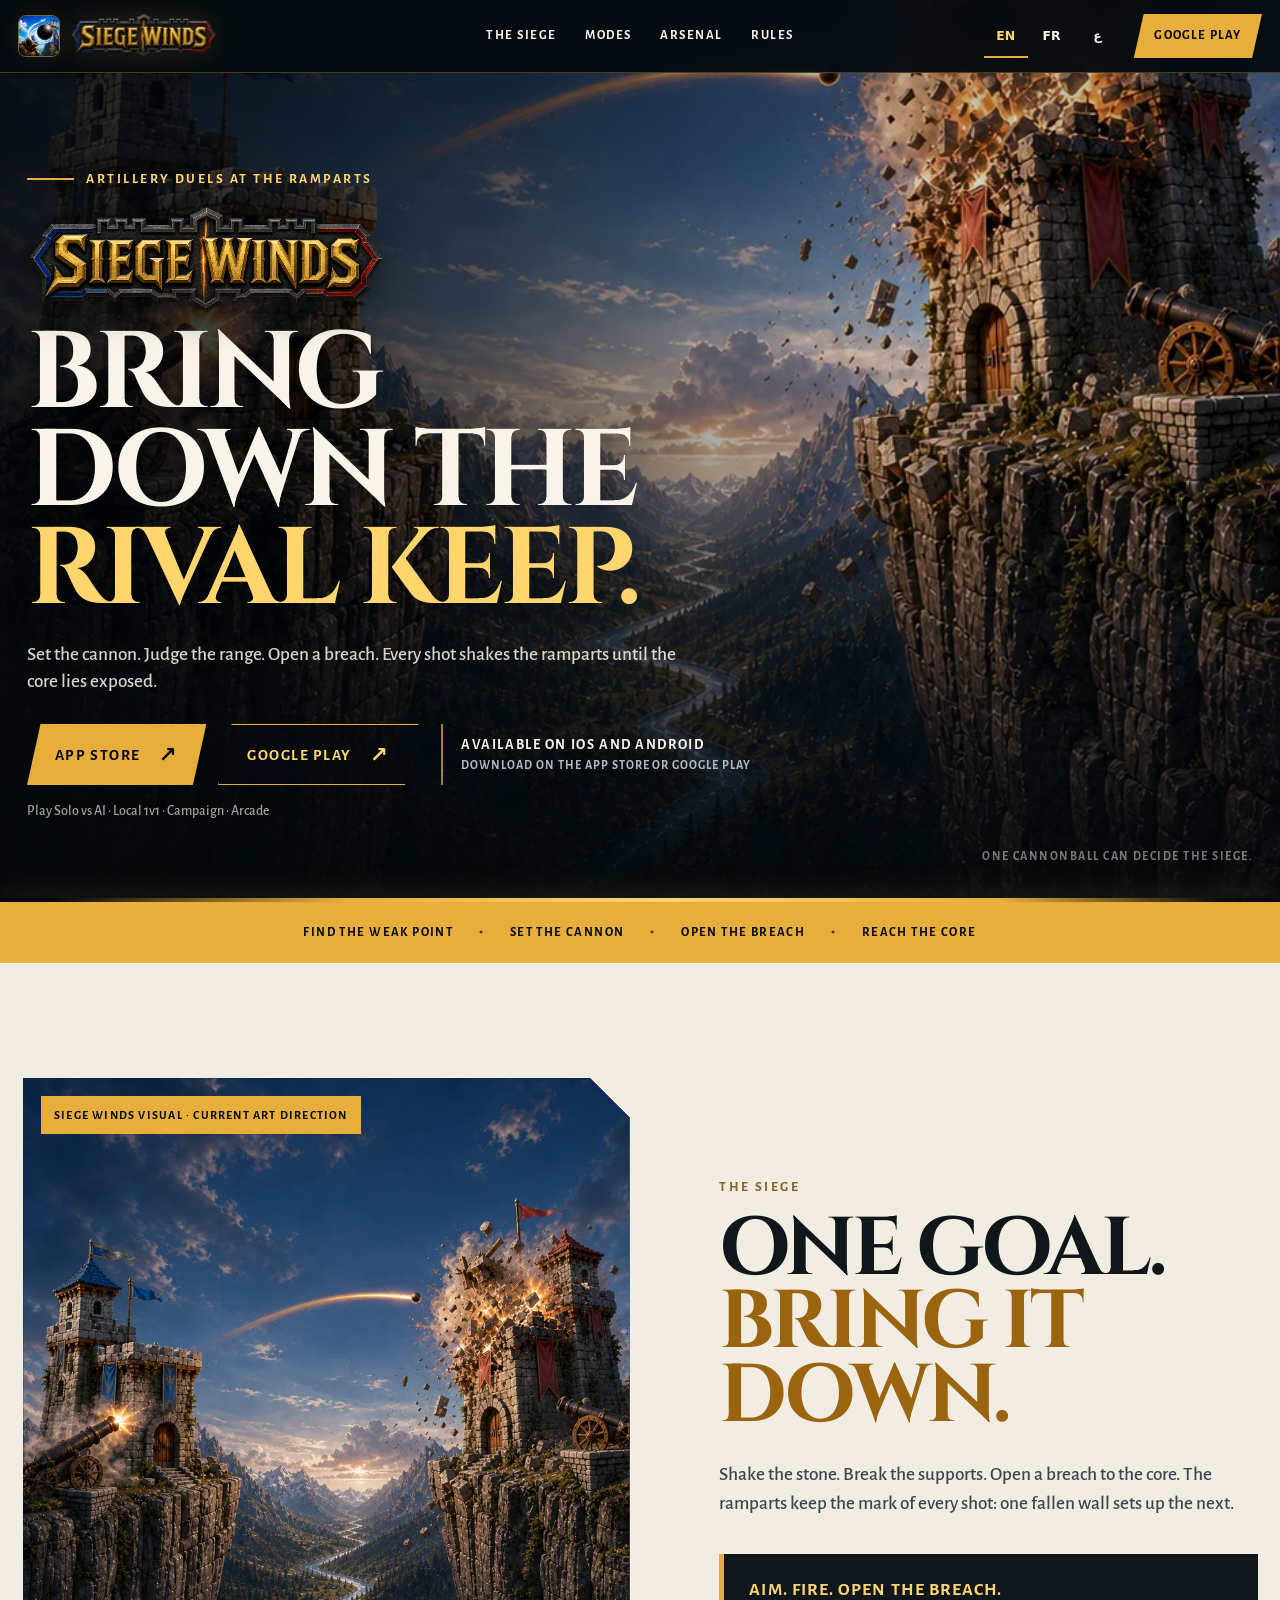
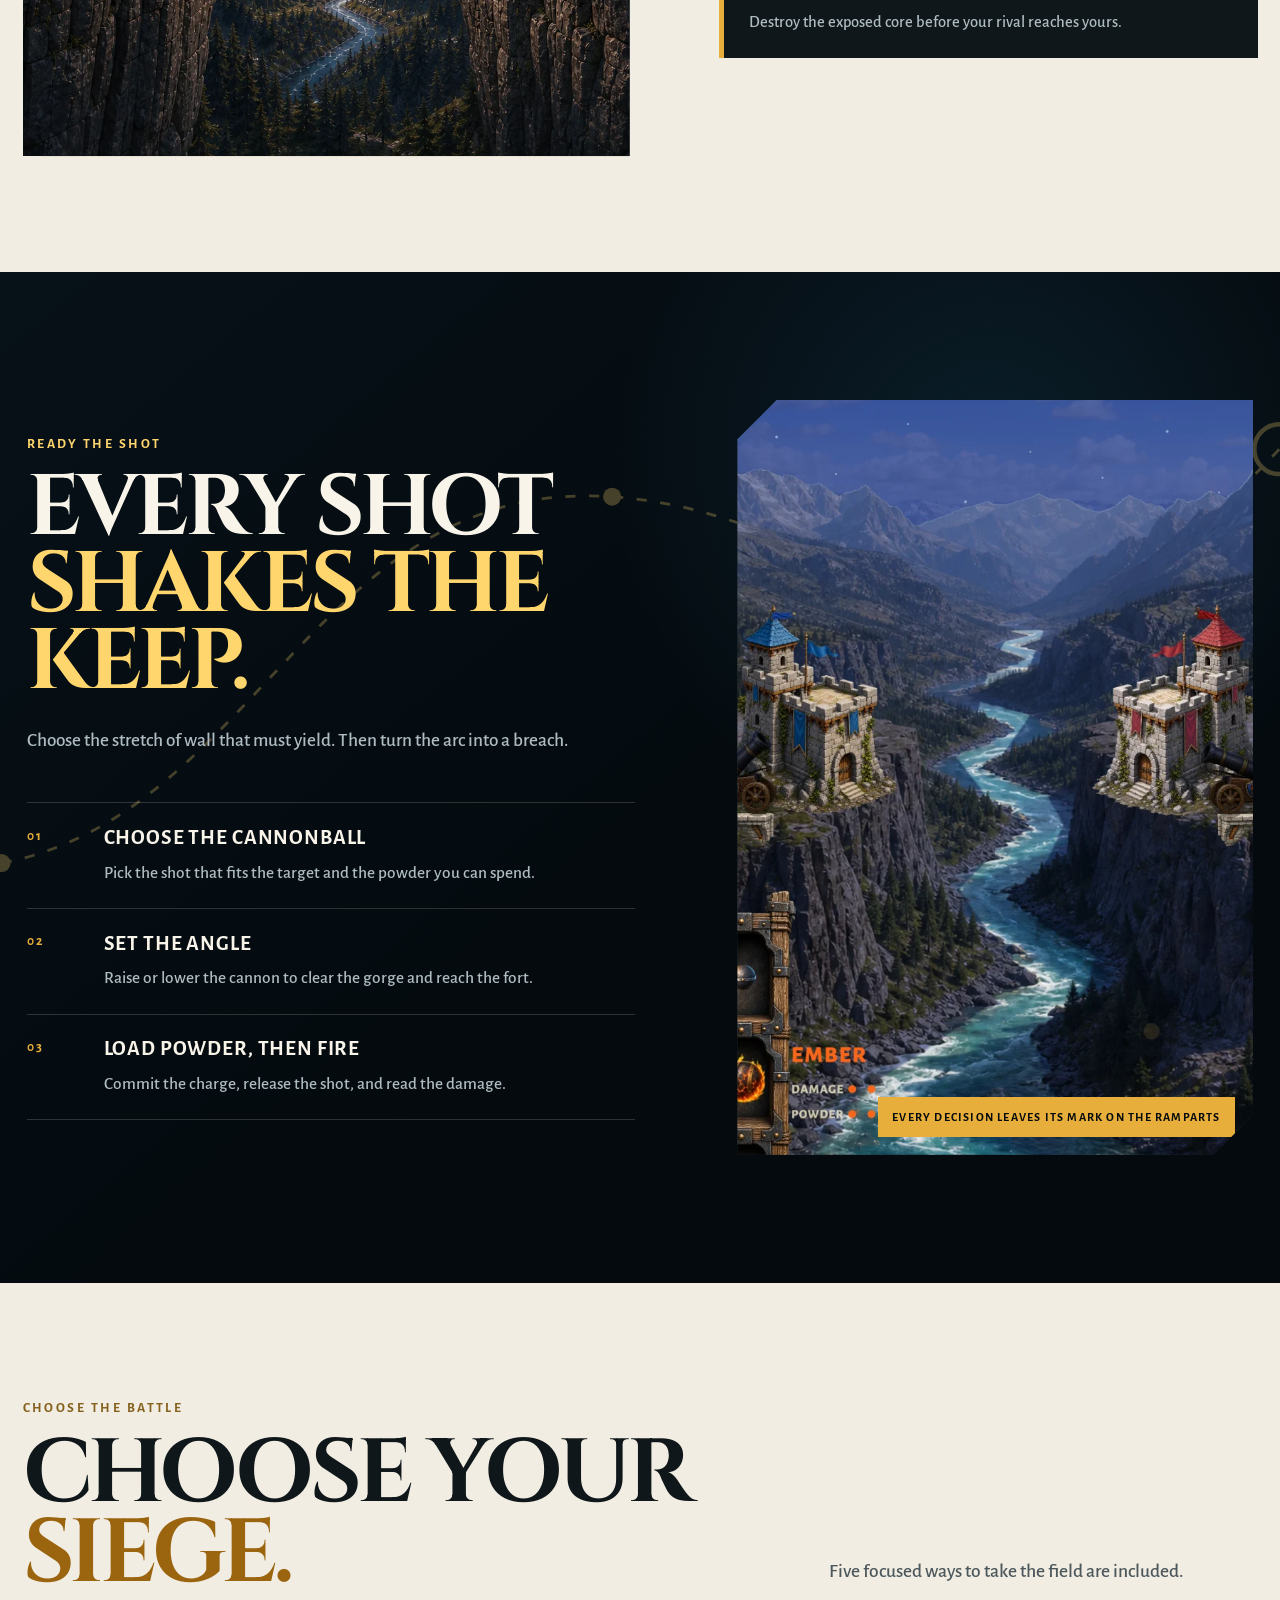
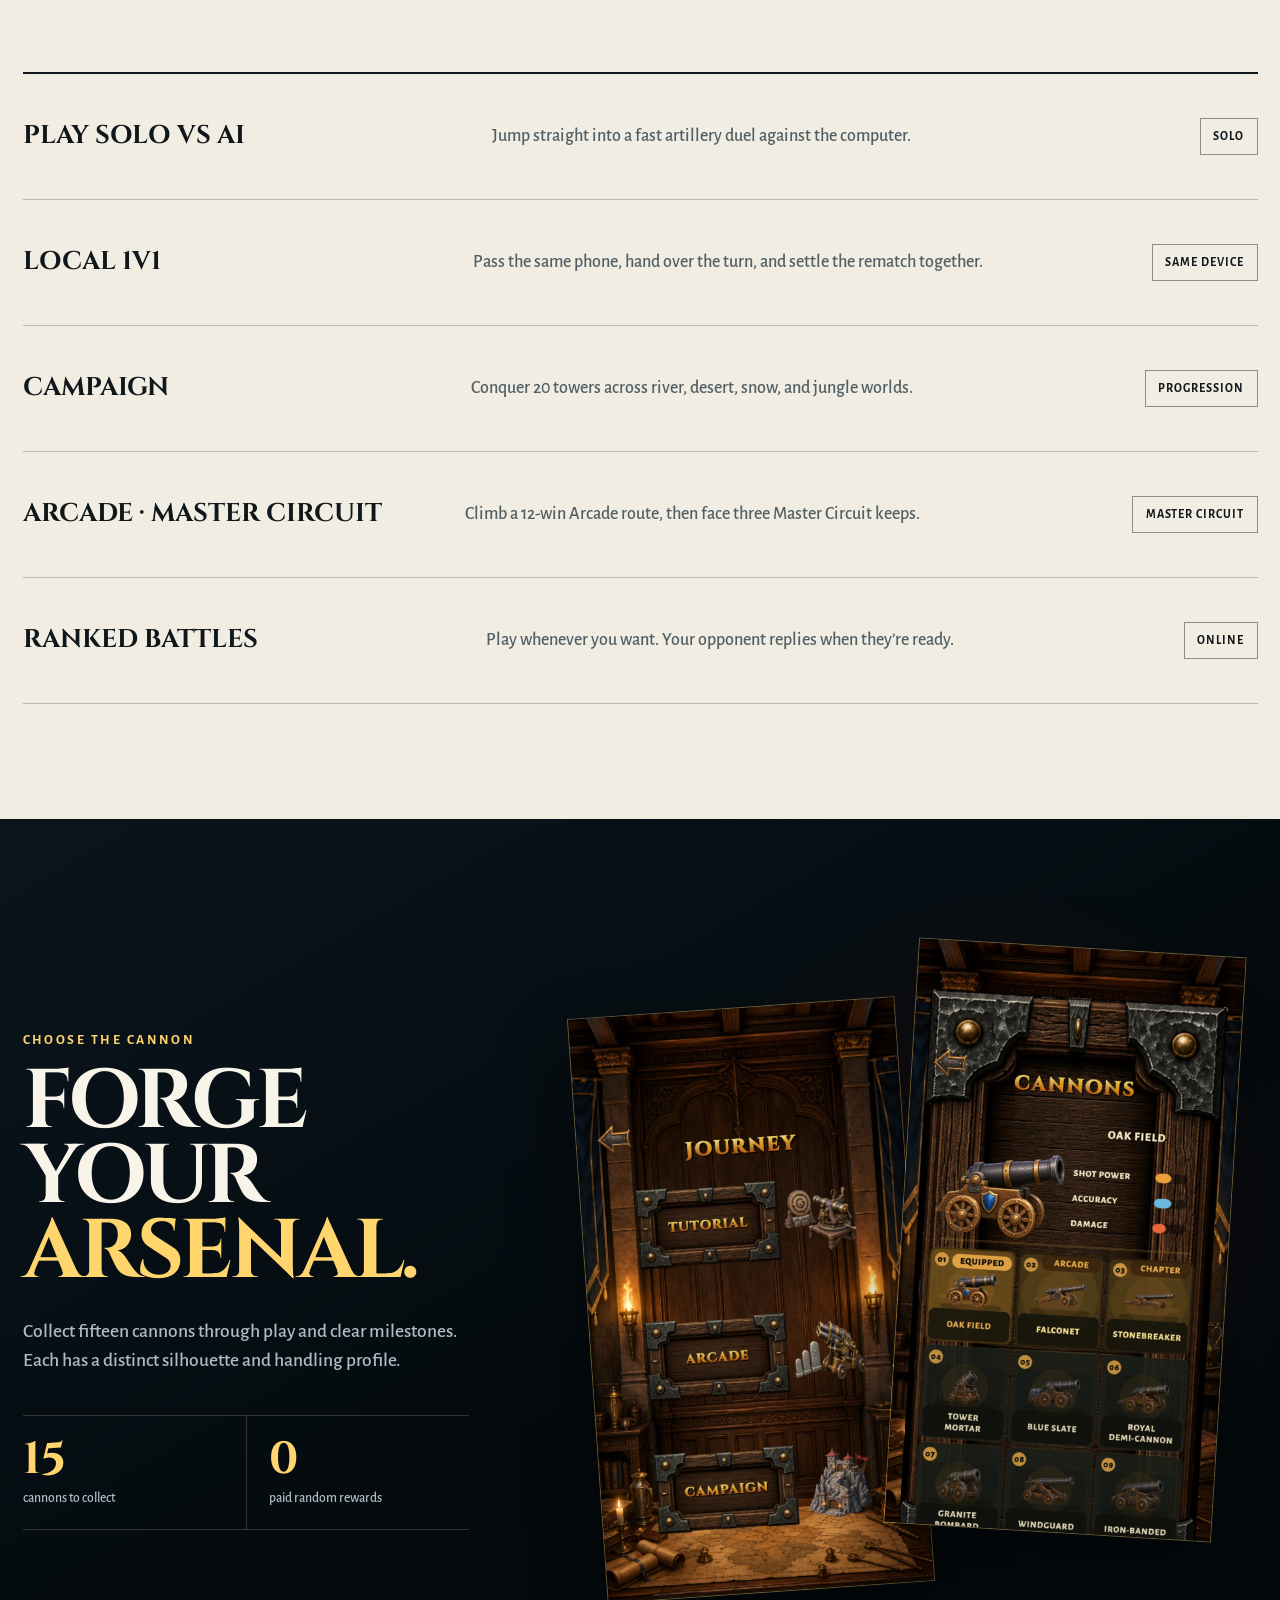
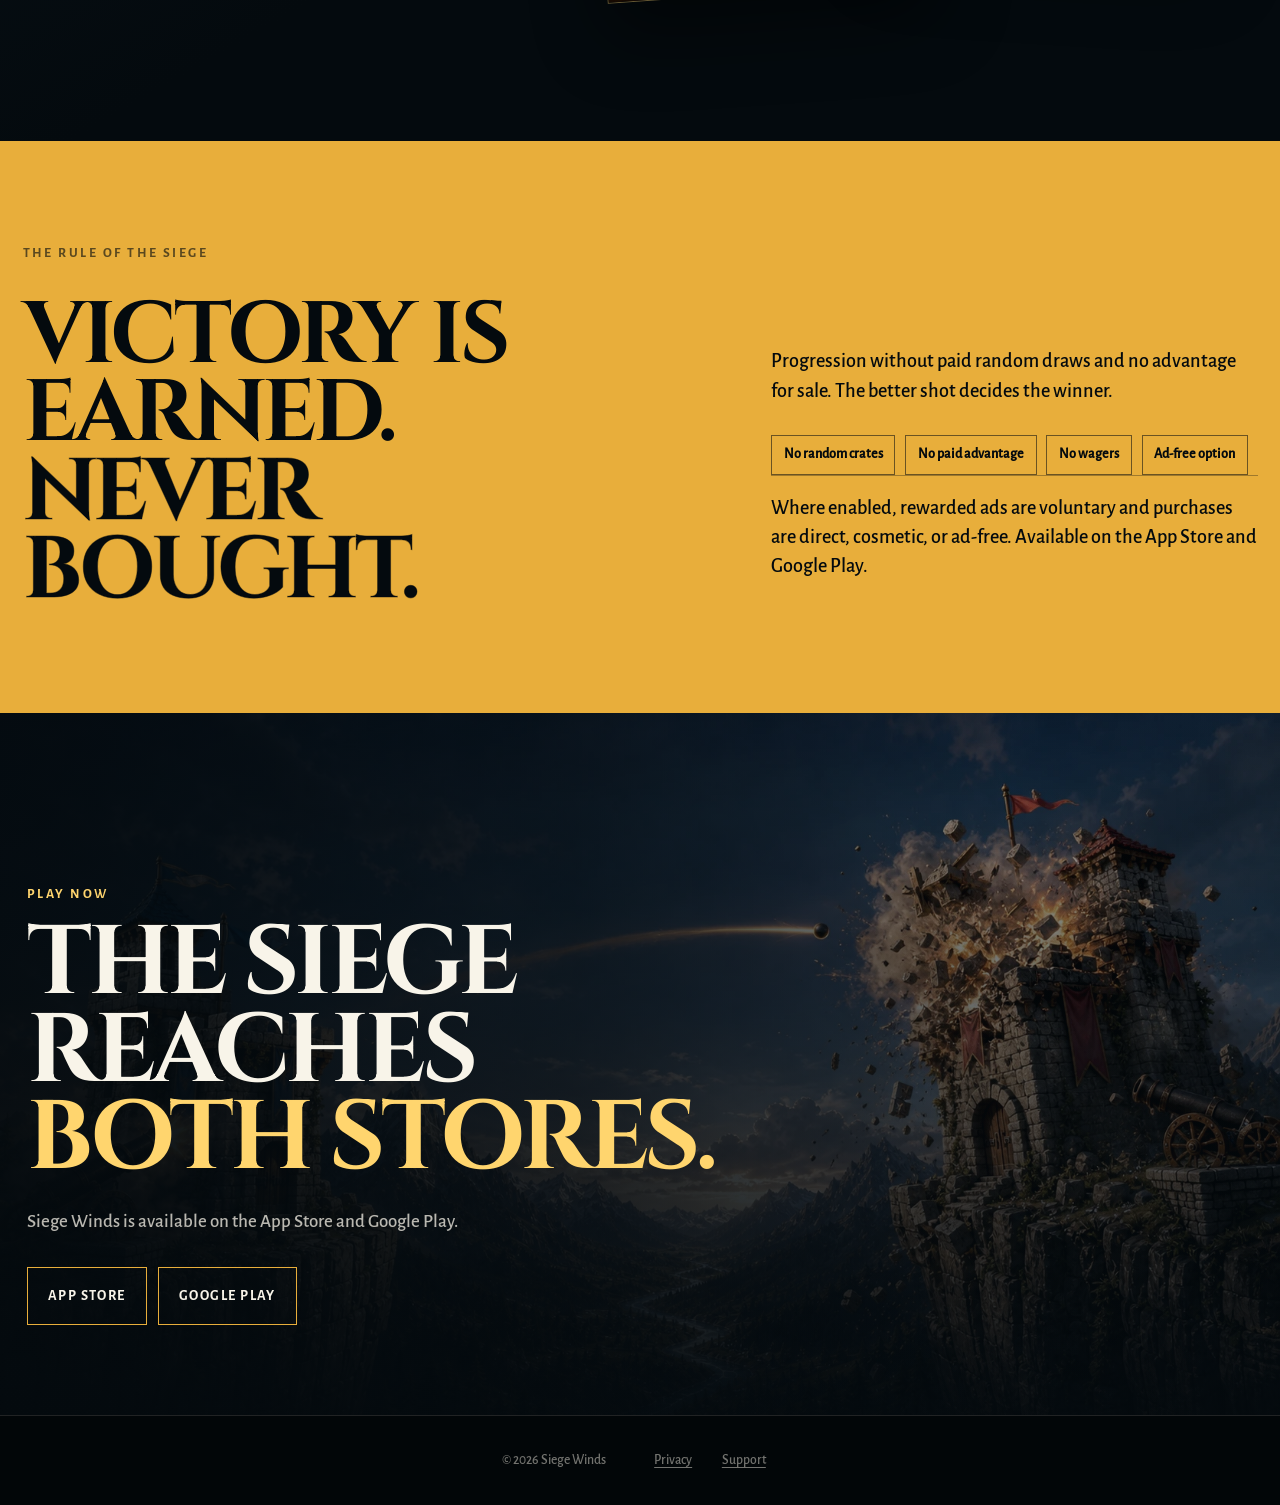
==== index.html @ 84e75759 "web: add Google Play download links" ====
<!DOCTYPE html>
<!--
THESIS: Siege Winds presents one unforgettable promise: take the shot that physically brings a rival fortress down.
OWN-WORLD: Alpine night, monumental stone keeps, iron cannonwork, blue/red war banners, forge-gold command bars, and impact-lit smoke.
STORY: Desire the decisive hit, understand the breach, make the three shot decisions, choose a duel, build an arsenal, trust the fair-play promise, then see the exact iOS and Android release status.
FIRST VIEWPORT: A fixed black command bar above full-screen original impact art, a monumental fortress-destruction headline, one gold App Store action, and visible iOS/Android release status.
FORM: Fortress Frontline Magazine, fourth grounded structure, seed 5fb05b3d.
-->
<html lang="en">
<head>
  <meta charset="utf-8">
  <meta name="viewport" content="width=device-width, initial-scale=1">
  <meta name="robots" content="index, follow, max-image-preview:large">
  <meta name="description" content="Siege Winds is available on the App Store and Google Play. Set the cannon, breach the rival ramparts, and destroy the core.">
  <meta property="og:type" content="website">
  <meta property="og:site_name" content="Siege Winds">
  <meta property="og:title" content="Siege Winds — Bring down the rival keep">
  <meta property="og:description" content="Siege Winds is available on the App Store and Google Play. Choose the shot, breach the ramparts, and destroy the rival core.">
  <meta property="og:url" content="https://siegewinds.com/">
  <meta property="og:image" content="https://siegewinds.com/assets/images/hero-siege-impact-wide.webp">
  <meta property="og:image:width" content="1672">
  <meta property="og:image:height" content="941">
  <meta property="og:locale" content="en_US">
  <meta property="og:locale:alternate" content="fr_FR">
  <meta property="og:locale:alternate" content="ar">
  <meta name="twitter:card" content="summary_large_image">
  <link rel="canonical" href="https://siegewinds.com/">
  <link rel="alternate" hreflang="en" href="https://siegewinds.com/">
  <link rel="alternate" hreflang="fr" href="https://siegewinds.com/fr.html">
  <link rel="alternate" hreflang="ar" href="https://siegewinds.com/ar.html">
  <link rel="alternate" hreflang="x-default" href="https://siegewinds.com/">
  <link rel="icon" href="assets/images/app-icon-256.png" type="image/png">
  <link rel="preload" href="assets/images/hero-siege-impact-wide.webp" as="image" media="(min-width: 721px)">
  <link rel="preload" href="assets/images/hero-siege-impact-mobile.webp" as="image" media="(max-width: 720px)">
  <link rel="stylesheet" href="landing.css">
  <title>Siege Winds — Bring down the rival keep · Available on iOS and Android</title>
</head>
<body class="landing-page">
  <a class="skip-link" href="#main-content">Skip to the siege</a>

  <header class="campaign-header">
    <div class="campaign-header__inner">
      <a class="brand-lockup" href="index.html" aria-label="Siege Winds home">
        <img class="brand-lockup__mark" src="assets/images/app-icon-256.png" width="256" height="256" alt="">
        <img class="brand-lockup__wordmark" src="assets/images/siege-winds-logo.png" width="1200" height="371" alt="">
      </a>
      <nav class="campaign-nav" aria-label="Main navigation">
        <a href="#gameplay">The siege</a>
        <a href="#modes">Modes</a>
        <a href="#arsenal">Arsenal</a>
        <a href="#fair-play">Rules</a>
      </nav>
      <div class="header-actions">
        <nav class="language-nav" aria-label="Language">
          <a href="index.html" lang="en" aria-current="page">EN</a>
          <a href="fr.html" lang="fr">FR</a>
          <a href="ar.html" lang="ar" hreflang="ar">ع</a>
        </nav>
        <a class="header-status" href="https://play.google.com/store/apps/details?id=com.siegewinds.game" aria-label="Get Siege Winds on Google Play">Google Play</a>
      </div>
    </div>
  </header>

  <main id="main-content">
    <section class="landing-hero" aria-labelledby="hero-title">
      <picture class="landing-hero__media">
        <source media="(max-width: 720px)" srcset="assets/images/hero-siege-impact-mobile.webp">
        <img class="landing-hero__art" src="assets/images/hero-siege-impact-wide.webp" width="1672" height="941" fetchpriority="high" alt="A blue stone keep fires across an alpine valley as the rival red keep erupts in a decisive impact.">
      </picture>
      <div class="landing-hero__content">
        <p class="campaign-kicker">Artillery duels at the ramparts</p>
        <img class="hero-wordmark" src="assets/images/siege-winds-logo.png" width="1200" height="371" alt="Siege Winds">
        <h1 id="hero-title">Bring down the <span>rival keep.</span></h1>
        <p class="landing-hero__lead">Set the cannon. Judge the range. Open a breach. Every shot shakes the ramparts until the core lies exposed.</p>
        <div class="hero-actions">
          <div class="store-actions">
            <a class="campaign-button" href="https://apps.apple.com/app/siege-winds/id6785037486" aria-label="View Siege Winds on the App Store">App Store <span aria-hidden="true">↗</span></a>
            <a class="campaign-button campaign-button--secondary" href="https://play.google.com/store/apps/details?id=com.siegewinds.game" aria-label="Get Siege Winds on Google Play">Google Play <span aria-hidden="true">↗</span></a>
          </div>
          <div class="release-lockup">
            <strong>Available on iOS and Android</strong>
            <span>Download on the App Store or Google Play</span>
          </div>
        </div>
        <p class="platform-note">Play Solo vs AI · Local 1v1 · Campaign · Arcade</p>
      </div>
      <p class="hero-caption" aria-hidden="true">One cannonball can decide the siege.</p>
    </section>

    <div class="command-strip" role="group" aria-label="The four steps of a shot">
      <span>Find the weak point</span><i aria-hidden="true">◆</i>
      <span>Set the cannon</span><i aria-hidden="true">◆</i>
      <span>Open the breach</span><i aria-hidden="true">◆</i>
      <span>Reach the core</span>
    </div>

    <section class="impact-section" id="duel" aria-labelledby="impact-title">
      <div class="impact-visual">
        <p class="visual-stamp">Siege Winds visual · Current art direction</p>
        <img src="assets/images/hero-siege-impact-mobile.webp" width="941" height="1672" loading="lazy" alt="A blue stone keep fires across an alpine valley as the rival red keep erupts in a decisive impact.">
      </div>
      <div class="impact-copy">
        <p class="section-index">The siege</p>
        <h2 id="impact-title">One goal.<br><span>Bring it down.</span></h2>
        <p>Shake the stone. Break the supports. Open a breach to the core. The ramparts keep the mark of every shot: one fallen wall sets up the next.</p>
        <div class="impact-verdict">
          <strong>Aim. Fire. Open the breach.</strong>
          <span>Destroy the exposed core before your rival reaches yours.</span>
        </div>
      </div>
    </section>

    <section class="field-report" id="gameplay" aria-labelledby="decision-title">
      <svg class="story-trajectory" viewBox="0 0 1200 520" aria-hidden="true" focusable="false">
        <path d="M35 452 C260 410 315 110 575 128 S880 390 1165 86"></path>
        <circle cx="35" cy="452" r="8"></circle>
        <circle cx="575" cy="128" r="8"></circle>
        <circle class="impact-ring" cx="1165" cy="86" r="22"></circle>
      </svg>
      <div class="mechanic-layout">
        <div class="section-copy">
          <p class="section-index">Ready the shot</p>
          <h2 id="decision-title">Every shot<br><span>shakes the keep.</span></h2>
          <p class="section-lead">Choose the stretch of wall that must yield. Then turn the arc into a breach.</p>
          <div class="decision-list">
            <article class="decision">
              <span class="decision__mark" aria-hidden="true">01</span>
              <div><h3>Choose the cannonball</h3><p>Pick the shot that fits the target and the powder you can spend.</p></div>
            </article>
            <article class="decision">
              <span class="decision__mark" aria-hidden="true">02</span>
              <div><h3>Set the angle</h3><p>Raise or lower the cannon to clear the gorge and reach the fort.</p></div>
            </article>
            <article class="decision">
              <span class="decision__mark" aria-hidden="true">03</span>
              <div><h3>Load powder, then fire</h3><p>Commit the charge, release the shot, and read the damage.</p></div>
            </article>
          </div>
        </div>
        <figure class="phone-proof">
          <span class="proof-label">Every decision leaves its mark on the ramparts</span>
          <img src="assets/images/current-gameplay.webp" width="884" height="1920" loading="lazy" alt="Current Siege Winds mobile gameplay showing two alpine keeps and the artillery controls.">
        </figure>
      </div>
    </section>

    <section class="modes-section" id="modes" aria-labelledby="modes-title">
      <div class="modes-intro">
        <p class="section-index">Choose the battle</p>
        <h2 id="modes-title">Choose your <span>siege.</span></h2>
        <p>Five focused ways to take the field are included.</p>
      </div>
      <div class="battle-lines">
        <article class="battle-line"><h3>Play Solo vs AI</h3><p>Jump straight into a fast artillery duel against the computer.</p><strong>Solo</strong></article>
        <article class="battle-line"><h3>Local 1v1</h3><p>Pass the same phone, hand over the turn, and settle the rematch together.</p><strong>Same device</strong></article>
        <article class="battle-line"><h3>Campaign</h3><p>Conquer 20 towers across river, desert, snow, and jungle worlds.</p><strong>Progression</strong></article>
        <article class="battle-line"><h3>Arcade · Master Circuit</h3><p>Climb a 12-win Arcade route, then face three Master Circuit keeps.</p><strong>Master Circuit</strong></article>
        <article class="battle-line"><h3>Ranked Battles</h3><p>Play whenever you want. Your opponent replies when they’re ready.</p><strong>Online</strong></article>
      </div>
    </section>

    <section class="arsenal-section" id="arsenal" aria-labelledby="arsenal-title">
      <div class="arsenal-copy">
        <p class="section-index">Choose the cannon</p>
        <h2 id="arsenal-title">Forge your <span>arsenal.</span></h2>
        <p>Collect fifteen cannons through play and clear milestones. Each has a distinct silhouette and handling profile.</p>
        <ul class="arsenal-facts">
          <li><strong>15</strong><span>cannons to collect</span></li>
          <li><strong>0</strong><span>paid random rewards</span></li>
        </ul>
      </div>
      <div class="arsenal-stage" role="group" aria-label="Siege Winds progression screens from the current English release">
        <img class="arsenal-stage__journey" src="assets/images/current-journey-hub.webp" width="884" height="1920" loading="lazy" alt="Current Siege Winds journey selection with tutorial, arcade, and campaign routes.">
        <img class="arsenal-stage__collection" src="assets/images/current-cannon-collection.webp" width="884" height="1920" loading="lazy" alt="Current Siege Winds cannon collection showing several unlockable artillery pieces.">
      </div>
    </section>

    <section class="oath-section" id="fair-play" aria-labelledby="oath-title">
      <div class="oath">
        <p class="section-index">The rule of the siege</p>
        <h2 id="oath-title">Victory is earned.<br><span>Never bought.</span></h2>
        <div class="oath-copy">
          <p>Progression without paid random draws and no advantage for sale. The better shot decides the winner.</p>
          <ul class="oath-list">
            <li>No random crates</li><li>No paid advantage</li><li>No wagers</li><li>Ad-free option</li>
          </ul>
          <p class="oath-detail">Where enabled, rewarded ads are voluntary and purchases are direct, cosmetic, or ad-free. Available on the App Store and Google Play.</p>
        </div>
      </div>
    </section>

    <section class="final-call" id="release" aria-labelledby="final-title">
      <img src="assets/images/hero-siege-impact-wide.webp" width="1672" height="941" loading="lazy" alt="" aria-hidden="true">
      <div class="final-call__inner">
        <p class="section-index">Play now</p>
        <h2 id="final-title">The siege reaches<br><span>both stores.</span></h2>
        <p>Siege Winds is available on the App Store and Google Play.</p>
        <div class="final-actions">
          <a class="final-status" href="https://apps.apple.com/app/siege-winds/id6785037486" aria-label="View Siege Winds on the App Store">App Store</a>
          <a class="final-status" href="https://play.google.com/store/apps/details?id=com.siegewinds.game" aria-label="Get Siege Winds on Google Play">Google Play</a>
        </div>
      </div>
    </section>
  </main>

  <footer class="landing-footer">
    <p>© 2026 Siege Winds</p>
    <nav aria-label="Information">
      <a href="privacy.html">Privacy</a>
      <a href="support.html">Support</a>
    </nav>
  </footer>
</body>
</html>
---- landing.css ----
@font-face {
  font-family: "Cinzel";
  src: url("assets/fonts/cinzel-bold.woff2") format("woff2");
  font-display: swap;
  font-style: normal;
  font-weight: 700;
}

@font-face {
  font-family: "Alegreya Sans";
  src: url("assets/fonts/alegreya-sans-medium.woff2") format("woff2");
  font-display: swap;
  font-style: normal;
  font-weight: 500;
}

@font-face {
  font-family: "Alegreya Sans SC";
  src: url("assets/fonts/alegreya-sans-sc-bold.woff2") format("woff2");
  font-display: swap;
  font-style: normal;
  font-weight: 700;
}

:root {
  color-scheme: dark;
  --night: #040a0e;
  --night-soft: #0a151c;
  --slate: #142630;
  --paper: #f1ede2;
  --paper-deep: #dfd6c4;
  --ink: #10171b;
  --mist: #f8f4e9;
  --muted: #aebcc2;
  --gold: #e8ae3b;
  --gold-bright: #ffd56e;
  --blue: #2a83b5;
  --red: #a93f35;
  --content: 90rem;
  --header-height: 4rem;
  --ease-impact: cubic-bezier(0.16, 1, 0.3, 1);
  font-family: "Alegreya Sans", system-ui, sans-serif;
  font-size: 18px;
  line-height: 1.5;
}

* {
  box-sizing: border-box;
}

html {
  overflow-x: clip;
  scroll-behavior: smooth;
  scroll-padding-top: calc(var(--header-height) + 1rem);
  background: var(--night);
}

body.landing-page {
  min-width: 280px;
  margin: 0;
  overflow-x: hidden;
  background: var(--night);
  color: var(--mist);
}

body.landing-page[dir="rtl"] {
  font-family: Tahoma, Arial, system-ui, sans-serif;
}

body.landing-page[dir="rtl"] :is(h1, h2, h3, .brand-lockup) {
  font-family: Tahoma, Arial, system-ui, sans-serif;
}

body.landing-page[dir="rtl"] .hero-wordmark {
  text-align: right;
}

body.landing-page[dir="rtl"] :is(
  .campaign-kicker,
  .campaign-nav,
  .header-status,
  .campaign-button,
  .release-lockup,
  .command-strip,
  .section-index,
  .visual-stamp,
  .proof-label,
  .battle-line strong,
  .final-status
) {
  font-family: Tahoma, Arial, system-ui, sans-serif;
  letter-spacing: 0;
  text-transform: none;
}

body.landing-page img {
  display: block;
  max-width: 100%;
}

body.landing-page a {
  color: inherit;
}

.skip-link {
  position: fixed;
  z-index: 1000;
  inset-block-start: 0.5rem;
  inset-inline-start: 0.5rem;
  width: 1px;
  height: 1px;
  padding: 0.75rem 1rem;
  overflow: hidden;
  clip: rect(0 0 0 0);
  clip-path: inset(50%);
  background: var(--mist);
  color: var(--night);
  font-family: system-ui, sans-serif;
  font-weight: 800;
  text-decoration: none;
  white-space: nowrap;
}

.skip-link:focus {
  width: auto;
  height: auto;
  overflow: visible;
  clip: auto;
  clip-path: none;
}

a:focus-visible {
  outline: 3px solid var(--gold-bright);
  outline-offset: 4px;
}

.campaign-header {
  position: fixed;
  z-index: 100;
  inset: 0 0 auto;
  min-height: var(--header-height);
  border-block-end: 1px solid rgba(232, 174, 59, 0.3);
  background: rgba(4, 10, 14, 0.94);
  backdrop-filter: blur(16px);
}

.campaign-header__inner {
  display: grid;
  grid-template-columns: minmax(10rem, 1fr) auto minmax(19rem, 1fr);
  align-items: center;
  gap: 1.5rem;
  width: min(var(--content), calc(100% - 2rem));
  min-height: var(--header-height);
  margin: 0 auto;
}

.brand-lockup {
  display: inline-flex;
  align-items: center;
  justify-self: start;
  gap: 0.55rem;
  direction: ltr;
  color: var(--mist);
  text-decoration: none;
}

.brand-lockup__mark {
  flex: 0 0 auto;
  width: 2.35rem;
  height: 2.35rem;
  border: 1px solid rgba(255, 213, 110, 0.45);
  border-radius: 0.45rem;
  box-shadow: 0 0 22px rgba(232, 174, 59, 0.12);
}

.brand-lockup__wordmark {
  width: 8.15rem;
  height: auto;
  filter: drop-shadow(0 0 16px rgba(232, 174, 59, 0.16));
}

.campaign-nav {
  display: flex;
  align-items: stretch;
  align-self: stretch;
  gap: clamp(1rem, 2.2vw, 2.25rem);
  font-family: "Alegreya Sans SC", system-ui, sans-serif;
  font-size: 0.72rem;
  font-weight: 700;
  letter-spacing: 0.12em;
  text-transform: uppercase;
}

.campaign-nav a {
  position: relative;
  display: inline-flex;
  align-items: center;
  min-height: 44px;
  color: rgba(248, 244, 233, 0.74);
  text-decoration: none;
}

.campaign-nav a::after {
  position: absolute;
  inset: auto 0 0;
  height: 3px;
  content: "";
  background: var(--gold);
  transform: scaleX(0);
  transform-origin: center;
  transition: transform 220ms var(--ease-impact);
}

.campaign-nav a:hover {
  color: var(--mist);
}

.campaign-nav a:hover::after,
.campaign-nav a:focus-visible::after {
  transform: scaleX(1);
}

.header-actions {
  display: flex;
  align-items: center;
  justify-self: end;
  gap: 0.8rem;
}

.language-nav {
  display: flex;
  align-items: center;
  gap: 0.1rem;
}

.language-nav a {
  display: inline-grid;
  min-width: 44px;
  min-height: 44px;
  place-items: center;
  color: rgba(248, 244, 233, 0.64);
  font-family: system-ui, sans-serif;
  font-size: 0.69rem;
  font-weight: 800;
  line-height: 1;
  text-decoration: none;
}

.language-nav a:hover,
.language-nav a[aria-current="page"] {
  color: var(--gold-bright);
}

.language-nav a[aria-current="page"] {
  box-shadow: inset 0 -2px var(--gold);
}

.header-status {
  display: inline-flex;
  min-height: 44px;
  align-items: center;
  padding: 0.55rem 1.15rem;
  clip-path: polygon(0.55rem 0, 100% 0, calc(100% - 0.55rem) 100%, 0 100%);
  background: var(--gold);
  color: var(--night) !important;
  font-family: "Alegreya Sans SC", system-ui, sans-serif;
  font-size: 0.72rem;
  font-weight: 700;
  letter-spacing: 0.09em;
  text-decoration: none;
  text-transform: uppercase;
  transition: background 180ms ease, transform 180ms var(--ease-impact);
}

.header-status:hover {
  background: var(--gold-bright);
  transform: translateY(-1px);
}

.landing-hero {
  position: relative;
  display: flex;
  min-height: max(43rem, 100svh);
  align-items: end;
  isolation: isolate;
  overflow: hidden;
  background: #09131a;
}

.landing-hero__media {
  position: absolute;
  z-index: -3;
  inset: 0;
  display: block;
}

.landing-hero__art {
  width: 100%;
  height: 100%;
  max-width: none !important;
  object-fit: cover;
  object-position: center 48%;
  filter: saturate(1.06) contrast(1.05);
  animation: hero-breathe 18s ease-in-out infinite alternate;
}

.landing-hero::before {
  position: absolute;
  z-index: -2;
  inset: 0;
  content: "";
  background:
    linear-gradient(90deg, rgba(2, 7, 10, 0.86) 0%, rgba(2, 7, 10, 0.53) 38%, rgba(2, 7, 10, 0.04) 70%),
    linear-gradient(180deg, rgba(2, 7, 10, 0.28) 0%, transparent 38%, rgba(2, 7, 10, 0.2) 59%, rgba(2, 7, 10, 0.92) 100%);
}

.landing-page[dir="rtl"] .landing-hero::before {
  background:
    linear-gradient(270deg, rgba(2, 7, 10, 0.86) 0%, rgba(2, 7, 10, 0.53) 38%, rgba(2, 7, 10, 0.04) 70%),
    linear-gradient(180deg, rgba(2, 7, 10, 0.28) 0%, transparent 38%, rgba(2, 7, 10, 0.2) 59%, rgba(2, 7, 10, 0.92) 100%);
}

.landing-hero::after {
  position: absolute;
  z-index: -1;
  inset: auto 0 0;
  height: 4px;
  content: "";
  background: linear-gradient(90deg, transparent 4%, var(--gold) 27%, var(--gold-bright) 52%, var(--gold) 78%, transparent 96%);
  box-shadow: 0 0 28px rgba(232, 174, 59, 0.6);
}

.landing-hero__content {
  position: relative;
  z-index: 2;
  width: min(var(--content), calc(100% - 3rem));
  margin: 0 auto;
  padding-block: clamp(8.2rem, 18vh, 11rem) clamp(4.4rem, 8vh, 6.5rem);
}

.campaign-kicker,
.section-index {
  margin: 0 0 0.85rem;
  color: var(--gold-bright);
  font-family: "Alegreya Sans SC", system-ui, sans-serif;
  font-size: 0.76rem;
  font-weight: 700;
  letter-spacing: 0.18em;
  text-transform: uppercase;
}

.campaign-kicker {
  display: inline-flex;
  align-items: center;
  gap: 0.7rem;
}

.campaign-kicker::before {
  width: 2.6rem;
  height: 2px;
  content: "";
  background: var(--gold);
}

.hero-wordmark {
  display: block;
  width: clamp(15rem, 28vw, 23rem);
  height: auto;
  margin: 0 0 0.6rem;
  filter: drop-shadow(0 8px 18px rgba(0, 0, 0, 0.52));
}

.landing-hero h1,
.impact-copy h2,
.section-copy h2,
.modes-intro h2,
.arsenal-copy h2,
.oath h2,
.final-call h2 {
  margin: 0;
  font-family: "Cinzel", Georgia, serif;
  font-weight: 700;
  letter-spacing: -0.045em;
  line-height: 0.9;
  text-transform: uppercase;
}

.landing-hero h1 {
  max-width: 11ch;
  font-size: clamp(4.2rem, 8.5vw, 8rem);
  text-wrap: balance;
  text-shadow: 0 5px 28px rgba(0, 0, 0, 0.55);
}

.landing-hero h1 span,
.impact-copy h2 span,
.section-copy h2 span,
.modes-intro h2 span,
.arsenal-copy h2 span,
.oath h2 span,
.final-call h2 span {
  color: var(--gold-bright);
}

.landing-hero__lead {
  max-width: 37rem;
  margin: 1.25rem 0 0;
  color: rgba(248, 244, 233, 0.86);
  font-size: clamp(1rem, 1.5vw, 1.25rem);
  line-height: 1.4;
}

.hero-actions {
  display: flex;
  align-items: stretch;
  gap: 1.25rem;
  margin-block-start: 1.55rem;
}

.store-actions,
.final-actions {
  display: flex;
  flex-wrap: wrap;
  gap: 0.65rem;
}

.campaign-button {
  display: inline-flex;
  min-height: 3.4rem;
  align-items: center;
  justify-content: center;
  gap: 1rem;
  padding: 0.85rem 1.55rem 0.78rem;
  clip-path: polygon(0.75rem 0, 100% 0, calc(100% - 0.75rem) 100%, 0 100%);
  background: var(--gold);
  color: var(--night) !important;
  font-family: "Alegreya Sans SC", system-ui, sans-serif;
  font-size: 0.86rem;
  font-weight: 700;
  letter-spacing: 0.1em;
  text-decoration: none;
  text-transform: uppercase;
  transition: background 180ms ease, transform 180ms var(--ease-impact);
}

.campaign-button:hover {
  background: var(--gold-bright);
  transform: translateY(-2px);
}

.campaign-button--secondary {
  border: 1px solid var(--gold);
  background: rgba(4, 10, 14, 0.58);
  color: var(--gold-bright) !important;
}

.campaign-button--secondary:hover {
  background: rgba(232, 174, 59, 0.16);
  color: var(--mist) !important;
}

.campaign-button span {
  font-family: system-ui, sans-serif;
  font-size: 1.2rem;
  line-height: 1;
}

.release-lockup {
  display: grid;
  align-content: center;
  max-width: 19rem;
  min-height: 3.4rem;
  padding-inline-start: 1rem;
  border-inline-start: 2px solid rgba(232, 174, 59, 0.72);
  font-family: "Alegreya Sans SC", system-ui, sans-serif;
  line-height: 1.05;
  text-transform: uppercase;
}

.release-lockup strong {
  color: var(--mist);
  font-size: 0.8rem;
  letter-spacing: 0.11em;
}

.release-lockup span {
  margin-block-start: 0.32rem;
  color: var(--muted);
  font-size: 0.68rem;
  letter-spacing: 0.08em;
  line-height: 1.18;
}

.platform-note {
  margin: 0.9rem 0 0;
  color: rgba(248, 244, 233, 0.65);
  font-size: 0.78rem;
}

.hero-caption {
  position: absolute;
  z-index: 2;
  inset-inline-end: max(1.5rem, calc((100% - var(--content)) / 2));
  inset-block-end: 2rem;
  max-width: 17rem;
  margin: 0;
  color: rgba(248, 244, 233, 0.48);
  font-family: "Alegreya Sans SC", system-ui, sans-serif;
  font-size: 0.68rem;
  letter-spacing: 0.12em;
  text-align: end;
  text-transform: uppercase;
}

.command-strip {
  position: relative;
  z-index: 3;
  display: flex;
  min-height: 3.4rem;
  align-items: center;
  justify-content: center;
  gap: clamp(0.75rem, 2vw, 2.25rem);
  padding: 0.8rem 1rem;
  overflow: hidden;
  background: var(--gold);
  color: var(--night);
  font-family: "Alegreya Sans SC", system-ui, sans-serif;
  font-size: clamp(0.68rem, 1vw, 0.83rem);
  font-weight: 700;
  letter-spacing: 0.11em;
  text-align: center;
  text-transform: uppercase;
  white-space: nowrap;
}

.command-strip i {
  font-size: 0.5rem;
  font-style: normal;
  opacity: 0.65;
}

.impact-section {
  display: grid;
  grid-template-columns: minmax(0, 1.06fr) minmax(20rem, 0.94fr);
  gap: clamp(3rem, 7vw, 7rem);
  align-items: center;
  padding: clamp(5rem, 9vw, 9rem) max(1.25rem, calc((100% - var(--content)) / 2));
  background: var(--paper);
  color: var(--ink);
}

.impact-visual {
  position: relative;
  height: clamp(33rem, 53vw, 47rem);
  overflow: hidden;
  clip-path: polygon(0 0, calc(100% - 2.2rem) 0, 100% 2.2rem, 100% 100%, 0 100%);
  background: #162b35;
  box-shadow: 1rem 1rem 0 var(--paper-deep);
}

.impact-visual::after {
  position: absolute;
  inset: 0;
  content: "";
  border: 1px solid rgba(16, 23, 27, 0.18);
  pointer-events: none;
}

.impact-visual img {
  width: 100%;
  height: 100%;
  object-fit: cover;
  object-position: center 32%;
}

.visual-stamp,
.proof-label {
  position: absolute;
  z-index: 2;
  margin: 0;
  background: var(--gold);
  color: var(--night);
  font-family: "Alegreya Sans SC", system-ui, sans-serif;
  font-size: 0.67rem;
  font-weight: 700;
  letter-spacing: 0.1em;
  text-transform: uppercase;
}

.visual-stamp {
  inset: 1rem auto auto 1rem;
  padding: 0.55rem 0.75rem;
}

.landing-page[dir="rtl"] .visual-stamp {
  inset: 1rem 1rem auto auto;
}

.impact-copy {
  max-width: 38rem;
}

.impact-copy .section-index,
.modes-intro .section-index {
  color: #85611d;
}

.impact-copy h2 {
  font-size: clamp(3.2rem, 6.4vw, 6.3rem);
}

.impact-copy h2 span,
.modes-intro h2 span {
  color: #9b6510;
}

.impact-copy > p:not(.section-index, .localization-note) {
  max-width: 34rem;
  margin: 1.5rem 0 0;
  color: #3d484e;
  font-size: clamp(1.05rem, 1.5vw, 1.25rem);
}

.localization-note {
  margin: 1rem 0 0;
  color: currentColor;
  font-size: 0.76rem;
  font-style: italic;
  opacity: 0.68;
}

.impact-verdict {
  display: grid;
  gap: 0.35rem;
  margin-block-start: 2rem;
  padding: 1.25rem 1.4rem;
  border-inline-start: 5px solid var(--gold);
  background: var(--ink);
  color: var(--mist);
}

.impact-verdict strong {
  color: var(--gold-bright);
  font-family: "Alegreya Sans SC", system-ui, sans-serif;
  font-size: 1rem;
  letter-spacing: 0.06em;
  text-transform: uppercase;
}

.impact-verdict span {
  color: var(--muted);
  font-size: 0.92rem;
}

.field-report {
  position: relative;
  isolation: isolate;
  overflow: hidden;
  background:
    radial-gradient(circle at 78% 20%, rgba(42, 131, 181, 0.16), transparent 30%),
    linear-gradient(140deg, #071118, var(--night) 58%);
}

.story-trajectory {
  position: absolute;
  z-index: -1;
  inset: 8% -3% auto;
  width: 106%;
  height: auto;
  opacity: 0.26;
  pointer-events: none;
}

.story-trajectory path {
  fill: none;
  stroke: var(--gold-bright);
  stroke-width: 2.5;
  stroke-dasharray: 9 12;
}

.story-trajectory circle {
  fill: var(--gold-bright);
}

.story-trajectory .impact-ring {
  fill: none;
  stroke: var(--gold-bright);
  stroke-width: 4;
}

.landing-page[dir="rtl"] .story-trajectory {
  transform: scaleX(-1);
}

.mechanic-layout {
  display: grid;
  grid-template-columns: minmax(22rem, 0.92fr) minmax(22rem, 0.78fr);
  gap: clamp(4rem, 8vw, 8rem);
  align-items: center;
  width: min(var(--content), calc(100% - 3rem));
  margin: 0 auto;
  padding-block: clamp(6rem, 10vw, 10rem);
}

.section-copy h2 {
  max-width: 11ch;
  font-size: clamp(3.25rem, 6.7vw, 6.6rem);
}

.section-lead {
  max-width: 34rem;
  margin: 1.4rem 0 0;
  color: var(--muted);
  font-size: clamp(1rem, 1.5vw, 1.2rem);
}

.decision-list {
  margin-block-start: 2.6rem;
}

.decision {
  display: grid;
  grid-template-columns: 3.25rem 1fr;
  gap: 1rem;
  padding-block: 1.25rem;
  border-block-start: 1px solid rgba(248, 244, 233, 0.17);
}

.decision:last-child {
  border-block-end: 1px solid rgba(248, 244, 233, 0.17);
}

.decision__mark {
  color: var(--gold);
  font-family: "Alegreya Sans SC", system-ui, sans-serif;
  font-size: 0.76rem;
  font-weight: 700;
  letter-spacing: 0.12em;
}

.decision h3 {
  margin: -0.2rem 0 0.3rem;
  font-family: "Alegreya Sans SC", system-ui, sans-serif;
  font-size: 1.18rem;
  letter-spacing: 0.04em;
  text-transform: uppercase;
}

.decision p {
  margin: 0;
  color: var(--muted);
  font-size: 0.96rem;
}

.phone-proof {
  position: relative;
  justify-self: end;
  width: min(100%, 32rem);
  height: clamp(36rem, 59vw, 52rem);
  margin: 0;
  overflow: hidden;
  clip-path: polygon(2.2rem 0, 100% 0, 100% calc(100% - 2.2rem), calc(100% - 2.2rem) 100%, 0 100%, 0 2.2rem);
  background: var(--slate);
  box-shadow: -1.2rem 1.2rem 0 rgba(232, 174, 59, 0.16);
}

.phone-proof img {
  width: 100%;
  height: 100%;
  object-fit: cover;
  object-position: center 56%;
  transform: scale(1.22);
}

.proof-label {
  inset: auto 1rem 1rem auto;
  max-width: calc(100% - 2rem);
  padding: 0.6rem 0.8rem;
  text-align: end;
}

.landing-page[dir="rtl"] .proof-label {
  inset: auto auto 1rem 1rem;
}

.modes-section {
  padding: clamp(5.5rem, 9vw, 9rem) max(1.25rem, calc((100% - var(--content)) / 2));
  background: var(--paper);
  color: var(--ink);
}

.modes-intro {
  display: grid;
  grid-template-columns: minmax(22rem, 1.2fr) minmax(18rem, 0.7fr);
  column-gap: 4rem;
  align-items: end;
  margin-block-end: clamp(3rem, 6vw, 5.5rem);
}

.modes-intro .section-index {
  grid-column: 1 / -1;
}

.modes-intro h2 {
  font-size: clamp(3.5rem, 7vw, 7rem);
}

.modes-intro > p:last-child {
  margin: 0 0 0.5rem;
  color: #4d585d;
  font-size: 1.08rem;
}

.battle-lines {
  border-block-start: 2px solid var(--ink);
}

.battle-line {
  display: grid;
  grid-template-columns: minmax(12rem, 0.78fr) minmax(18rem, 1.2fr) auto;
  gap: 1.5rem;
  align-items: center;
  min-height: 7rem;
  padding-block: 1.2rem;
  border-block-end: 1px solid rgba(16, 23, 27, 0.24);
  transition: padding 220ms var(--ease-impact), background 220ms ease;
}

.battle-line:hover {
  padding-inline: 0.7rem;
  background: rgba(232, 174, 59, 0.08);
}

.battle-line h3 {
  margin: 0;
  font-family: "Cinzel", Georgia, serif;
  font-size: clamp(1.15rem, 2vw, 1.55rem);
  line-height: 1.12;
  text-transform: uppercase;
}

.battle-line p {
  margin: 0;
  color: #526066;
}

.battle-line strong {
  justify-self: end;
  padding: 0.48rem 0.68rem;
  border: 1px solid rgba(16, 23, 27, 0.45);
  color: var(--ink);
  font-family: "Alegreya Sans SC", system-ui, sans-serif;
  font-size: 0.68rem;
  letter-spacing: 0.08em;
  text-align: center;
  text-transform: uppercase;
  white-space: nowrap;
}

.modes-status {
  max-width: 48rem;
  margin: 2.4rem 0 0 auto;
  padding-inline-start: 1.2rem;
  border-inline-start: 3px solid #9b6510;
  color: #4d585d;
  font-size: 0.94rem;
}

.modes-status strong {
  display: block;
  margin-block-end: 0.2rem;
  color: var(--ink);
  font-family: "Alegreya Sans SC", system-ui, sans-serif;
  letter-spacing: 0.07em;
  text-transform: uppercase;
}

.arsenal-section {
  display: grid;
  grid-template-columns: minmax(21rem, 0.78fr) minmax(28rem, 1.22fr);
  gap: clamp(3rem, 7vw, 7rem);
  align-items: center;
  padding: clamp(6rem, 10vw, 10rem) max(1.25rem, calc((100% - var(--content)) / 2));
  overflow: hidden;
  background:
    radial-gradient(circle at 78% 42%, rgba(169, 63, 53, 0.18), transparent 28%),
    linear-gradient(150deg, #0a151c, var(--night) 58%);
}

.arsenal-copy h2 {
  font-size: clamp(3.2rem, 6.5vw, 6.3rem);
}

.arsenal-copy > p:not(.section-index, .localization-note) {
  max-width: 34rem;
  margin: 1.5rem 0 0;
  color: var(--muted);
  font-size: 1.08rem;
}

.arsenal-facts {
  display: grid;
  grid-template-columns: repeat(2, 1fr);
  margin: 2.2rem 0 0;
  padding: 0;
  border-block: 1px solid rgba(248, 244, 233, 0.18);
  list-style: none;
}

.arsenal-facts li {
  display: grid;
  padding: 1.15rem 0;
}

.arsenal-facts li + li {
  padding-inline-start: 1.25rem;
  border-inline-start: 1px solid rgba(248, 244, 233, 0.18);
}

.arsenal-facts strong {
  color: var(--gold-bright);
  font-family: "Cinzel", Georgia, serif;
  font-size: 2.5rem;
  line-height: 1;
}

.arsenal-facts span {
  margin-block-start: 0.35rem;
  color: var(--muted);
  font-size: 0.76rem;
}

.arsenal-stage {
  position: relative;
  min-height: clamp(34rem, 52vw, 46rem);
}

.arsenal-stage img {
  position: absolute;
  width: min(47%, 22rem);
  height: 88%;
  object-fit: cover;
  object-position: center top;
  border: 1px solid rgba(255, 213, 110, 0.4);
  box-shadow: 0 1.8rem 4rem rgba(0, 0, 0, 0.48);
}

.arsenal-stage__journey {
  inset-block-start: 9%;
  inset-inline-start: 4%;
  z-index: 1;
  transform: rotate(-4deg);
}

.arsenal-stage__collection {
  inset-block-start: 0;
  inset-inline-end: 4%;
  z-index: 2;
  transform: rotate(3.5deg);
}

.landing-page[dir="rtl"] .arsenal-stage__journey {
  transform: rotate(4deg);
}

.landing-page[dir="rtl"] .arsenal-stage__collection {
  transform: rotate(-3.5deg);
}

.oath-section {
  padding: clamp(5rem, 8vw, 8rem) max(1.25rem, calc((100% - var(--content)) / 2));
  background: var(--gold);
  color: var(--night);
}

.oath {
  display: grid;
  grid-template-columns: minmax(22rem, 1.15fr) minmax(20rem, 0.85fr);
  gap: 1rem 5rem;
  align-items: end;
}

.oath .section-index {
  grid-column: 1 / -1;
  color: rgba(4, 10, 14, 0.62);
}

.oath h2 {
  font-size: clamp(3.3rem, 6.8vw, 6.7rem);
}

.oath h2 span {
  color: var(--night);
  -webkit-text-stroke: 1px rgba(4, 10, 14, 0.42);
}

.oath-copy > p {
  margin: 0 0 1.6rem;
  font-size: 1.12rem;
}

.oath-list {
  display: flex;
  flex-wrap: wrap;
  gap: 0.55rem;
  margin: 0;
  padding: 0;
  list-style: none;
}

.oath-list li {
  padding: 0.46rem 0.65rem;
  border: 1px solid rgba(4, 10, 14, 0.55);
  font-size: 0.78rem;
  font-weight: 700;
}

.oath-detail {
  max-width: 39rem;
  margin: 1.3rem 0 0;
  padding-block-start: 1rem;
  border-block-start: 1px solid rgba(4, 10, 14, 0.32);
  font-size: 0.88rem;
  line-height: 1.45;
}

.final-call {
  position: relative;
  display: flex;
  min-height: max(37rem, 78svh);
  align-items: end;
  isolation: isolate;
  overflow: hidden;
  background: var(--night);
}

.final-call > img {
  position: absolute;
  z-index: -2;
  inset: 0;
  width: 100%;
  height: 100%;
  max-width: none !important;
  object-fit: cover;
  object-position: center 50%;
  filter: saturate(0.82) contrast(1.08);
}

.final-call::before {
  position: absolute;
  z-index: -1;
  inset: 0;
  content: "";
  background:
    linear-gradient(90deg, rgba(4, 10, 14, 0.92) 0%, rgba(4, 10, 14, 0.63) 45%, rgba(4, 10, 14, 0.2) 78%),
    linear-gradient(180deg, rgba(4, 10, 14, 0.18), rgba(4, 10, 14, 0.92));
}

.landing-page[dir="rtl"] .final-call::before {
  background:
    linear-gradient(270deg, rgba(4, 10, 14, 0.92) 0%, rgba(4, 10, 14, 0.63) 45%, rgba(4, 10, 14, 0.2) 78%),
    linear-gradient(180deg, rgba(4, 10, 14, 0.18), rgba(4, 10, 14, 0.92));
}

.final-call__inner {
  width: min(var(--content), calc(100% - 3rem));
  margin: 0 auto;
  padding-block: 5rem;
}

.final-call h2 {
  max-width: 12ch;
  font-size: clamp(3.5rem, 7.6vw, 7.5rem);
}

.final-call__inner > p:not(.section-index) {
  max-width: 34rem;
  margin: 1.4rem 0 1.7rem;
  color: rgba(248, 244, 233, 0.74);
  font-size: 1.05rem;
}

.final-status {
  display: inline-flex;
  min-height: 3.2rem;
  align-items: center;
  padding: 0.75rem 1.1rem;
  border: 1px solid var(--gold);
  color: var(--gold-bright);
  font-family: "Alegreya Sans SC", system-ui, sans-serif;
  font-size: 0.8rem;
  font-weight: 700;
  letter-spacing: 0.1em;
  text-decoration: none;
  text-transform: uppercase;
}

.final-status:hover {
  border-color: var(--gold-bright);
  color: var(--mist);
}

.landing-footer {
  display: flex;
  min-height: 5rem;
  align-items: center;
  justify-content: center;
  flex-wrap: wrap;
  gap: 0.25rem 2rem;
  padding: 1rem 1.5rem;
  border-block-start: 1px solid rgba(248, 244, 233, 0.12);
  background: #020608;
  color: rgba(248, 244, 233, 0.46);
  text-align: center;
}

.landing-footer p {
  margin: 0;
  font-size: 0.76rem;
}

.landing-footer nav {
  display: flex;
  align-items: center;
  gap: 0.35rem;
}

.landing-footer a {
  display: inline-flex;
  min-height: 2.75rem;
  align-items: center;
  padding-inline: 0.65rem;
  color: rgba(248, 244, 233, 0.72);
  font-size: 0.76rem;
  text-underline-offset: 0.25em;
}

.landing-footer a:hover {
  color: var(--gold-bright);
}

@keyframes hero-breathe {
  from { transform: scale(1.01); }
  to { transform: scale(1.045); }
}

@media (max-width: 1240px) {
  :root {
    --header-height: 7rem;
  }

  .campaign-header__inner {
    grid-template-columns: minmax(10rem, 1fr) auto;
    grid-template-rows: 4rem 3rem;
    gap: 0 1.5rem;
  }

  .campaign-nav {
    grid-column: 1 / -1;
    grid-row: 2;
    justify-content: center;
    border-block-start: 1px solid rgba(248, 244, 233, 0.1);
  }

  .brand-lockup,
  .header-actions {
    grid-row: 1;
  }

  .impact-section,
  .mechanic-layout,
  .arsenal-section {
    gap: 3.5rem;
  }

  .battle-line {
    grid-template-columns: minmax(0, 1fr) auto;
    gap: 0.75rem 1.5rem;
  }

  .battle-line h3 {
    grid-column: 1;
    grid-row: 1;
  }

  .battle-line p {
    grid-column: 1 / -1;
    grid-row: 2;
  }

  .battle-line strong {
    grid-column: 2;
    grid-row: 1;
  }
}

@media (max-width: 820px) {
  .impact-section,
  .mechanic-layout,
  .arsenal-section,
  .modes-intro,
  .oath {
    grid-template-columns: 1fr;
  }

  .impact-visual {
    height: min(42rem, 112vw);
  }

  .impact-copy {
    max-width: 44rem;
  }

  .mechanic-layout {
    width: min(44rem, calc(100% - 2.5rem));
  }

  .phone-proof {
    justify-self: center;
    width: min(100%, 30rem);
    height: min(50rem, 150vw);
  }

  .story-trajectory {
    inset-block-start: 29%;
    width: 150%;
    opacity: 0.18;
  }

  .modes-intro {
    gap: 1.5rem;
  }

  .battle-line {
    grid-template-columns: 1fr auto;
    gap: 0.75rem 1rem;
  }

  .arsenal-stage {
    min-height: min(39rem, 105vw);
  }

  .oath {
    align-items: start;
  }

  .oath .section-index {
    grid-column: auto;
  }
}

@media (max-width: 720px) {
  :root {
    --header-height: 3.6rem;
    font-size: 17px;
  }

  .campaign-header__inner {
    grid-template-columns: minmax(0, 1fr) auto;
    grid-template-rows: 1fr;
    width: calc(100% - 1rem);
    gap: 0.4rem;
  }

  .campaign-nav {
    display: none;
  }

  .brand-lockup__mark {
    width: 2.1rem;
    height: 2.1rem;
  }

  .brand-lockup__wordmark {
    width: clamp(5.5rem, 22vw, 7rem);
  }

  .header-actions {
    gap: 0;
  }

  .header-status {
    display: none;
  }

  .language-nav a {
    min-width: 44px;
    min-height: 44px;
  }

  .landing-hero {
    min-height: max(39rem, 100svh);
  }

  .landing-hero__art {
    object-position: center 42%;
  }

  .landing-hero::before,
  .landing-page[dir="rtl"] .landing-hero::before {
    background:
      linear-gradient(180deg, rgba(2, 7, 10, 0.32) 0%, rgba(2, 7, 10, 0.06) 30%, rgba(2, 7, 10, 0.72) 56%, rgba(2, 7, 10, 0.98) 100%);
  }

  .landing-hero__content {
    width: calc(100% - 2rem);
    padding-block: 5.6rem 2rem;
  }

  .campaign-kicker {
    margin-block-end: 0.55rem;
    font-size: 0.66rem;
  }

  .campaign-kicker::before {
    width: 1.8rem;
  }

  .hero-wordmark {
    width: min(78vw, 18rem);
    margin-block-end: 0.35rem;
  }

  .landing-hero h1 {
    max-width: 10ch;
    font-size: clamp(2.65rem, 13vw, 4.1rem);
    line-height: 0.92;
  }

  .landing-hero__lead {
    max-width: 29rem;
    margin-block-start: 0.85rem;
    font-size: 0.94rem;
    line-height: 1.32;
  }

  .hero-actions {
    gap: 0.8rem;
    margin-block-start: 1.1rem;
  }

  .campaign-button {
    min-height: 3.1rem;
    padding: 0.72rem 1.15rem;
    font-size: 0.75rem;
  }

  .release-lockup {
    min-height: 3.1rem;
    padding-inline-start: 0.7rem;
  }

  .release-lockup strong {
    font-size: 0.69rem;
  }

  .release-lockup span {
    font-size: 0.61rem;
  }

  .platform-note {
    margin-block-start: 0.7rem;
    font-size: 0.68rem;
    line-height: 1.25;
  }

  .hero-caption {
    display: none;
  }

  .command-strip {
    display: grid;
    grid-template-columns: 1fr 1fr;
    gap: 0.3rem 1rem;
    min-height: 4.4rem;
    padding: 0.65rem 0.9rem;
    white-space: normal;
  }

  .command-strip i {
    display: none;
  }

  .impact-section,
  .modes-section,
  .arsenal-section,
  .oath-section {
    padding-inline: 1.25rem;
  }

  .impact-section {
    padding-block: 4.5rem 5.2rem;
  }

  .impact-visual {
    height: 28rem;
    box-shadow: 0.7rem 0.7rem 0 var(--paper-deep);
  }

  .impact-copy h2,
  .section-copy h2,
  .arsenal-copy h2,
  .oath h2 {
    font-size: clamp(2.7rem, 13vw, 4.2rem);
  }

  .impact-copy > p:not(.section-index, .localization-note),
  .arsenal-copy > p:not(.section-index, .localization-note) {
    font-size: 1rem;
  }

  .mechanic-layout {
    gap: 3rem;
    width: calc(100% - 2.5rem);
    padding-block: 5rem;
  }

  .decision {
    grid-template-columns: 2.5rem 1fr;
    padding-block: 1rem;
  }

  .decision h3 {
    font-size: 1.05rem;
  }

  .decision p {
    font-size: 0.9rem;
  }

  .phone-proof {
    height: min(39rem, 155vw);
    box-shadow: -0.75rem 0.75rem 0 rgba(232, 174, 59, 0.16);
  }

  .modes-section {
    padding-block: 5rem;
  }

  .modes-intro h2 {
    font-size: clamp(2.9rem, 14vw, 4.4rem);
  }

  .modes-intro > p:last-child {
    font-size: 1rem;
  }

  .battle-line {
    grid-template-columns: 1fr;
    min-height: auto;
    padding-block: 1.35rem;
  }

  .battle-line h3 {
    grid-row: auto;
    font-size: 1.12rem;
  }

  .battle-line p,
  .battle-line strong {
    grid-column: 1;
    grid-row: auto;
    justify-self: start;
  }

  .modes-status {
    margin-block-start: 2rem;
    font-size: 0.9rem;
  }

  .battle-line strong {
    margin-block-start: 0.2rem;
  }

  .arsenal-section {
    padding-block: 5rem;
  }

  .arsenal-facts strong {
    font-size: 2.1rem;
  }

  .arsenal-stage {
    min-height: 29rem;
  }

  .arsenal-stage img {
    width: 48%;
    height: 88%;
  }

  .oath-section {
    padding-block: 4.7rem;
  }

  .oath {
    gap: 1.5rem;
  }

  .oath-copy > p {
    font-size: 1rem;
  }

  .final-call {
    min-height: max(34rem, 75svh);
  }

  .final-call > img {
    object-position: 58% center;
  }

  .final-call::before,
  .landing-page[dir="rtl"] .final-call::before {
    background: linear-gradient(180deg, rgba(4, 10, 14, 0.15), rgba(4, 10, 14, 0.96) 72%);
  }

  .final-call__inner {
    width: calc(100% - 2.5rem);
    padding-block: 3.8rem;
  }

  .final-call h2 {
    font-size: clamp(3rem, 14vw, 4.5rem);
  }
}

@media (max-width: 420px) {
  .landing-hero__content {
    width: calc(100% - 1.5rem);
    padding-block-end: 1.45rem;
  }

  .landing-hero h1 {
    font-size: clamp(2.4rem, 13.5vw, 3.5rem);
  }

  .hero-actions {
    flex-direction: column;
    align-items: stretch;
  }

  .campaign-button {
    align-self: flex-start;
    flex: 0 0 auto;
    gap: 0.4rem;
    padding-inline: 0.6rem;
    font-size: 0.68rem;
    white-space: nowrap;
  }

  .release-lockup {
    width: 100%;
    max-width: none;
    min-height: 0;
    padding-block: 0.2rem;
  }

  .platform-note {
    max-width: 25rem;
  }

  .visual-stamp {
    inset: 0.7rem auto auto 0.7rem;
    max-width: calc(100% - 1.4rem);
    font-size: 0.6rem;
  }

  .landing-page[dir="rtl"] .visual-stamp {
    inset: 0.7rem 0.7rem auto auto;
  }

  .arsenal-facts {
    grid-template-columns: 1fr;
  }

  .arsenal-facts li + li {
    padding-inline-start: 0;
    border-block-start: 1px solid rgba(248, 244, 233, 0.18);
    border-inline-start: 0;
  }
}

@media (max-width: 340px) {
  .brand-lockup .brand-lockup__wordmark {
    display: none;
  }
}

@media (prefers-reduced-motion: reduce) {
  html {
    scroll-behavior: auto;
  }

  *,
  *::before,
  *::after {
    scroll-behavior: auto !important;
    animation-duration: 0.001ms !important;
    animation-iteration-count: 1 !important;
    transition-duration: 0.001ms !important;
  }
}
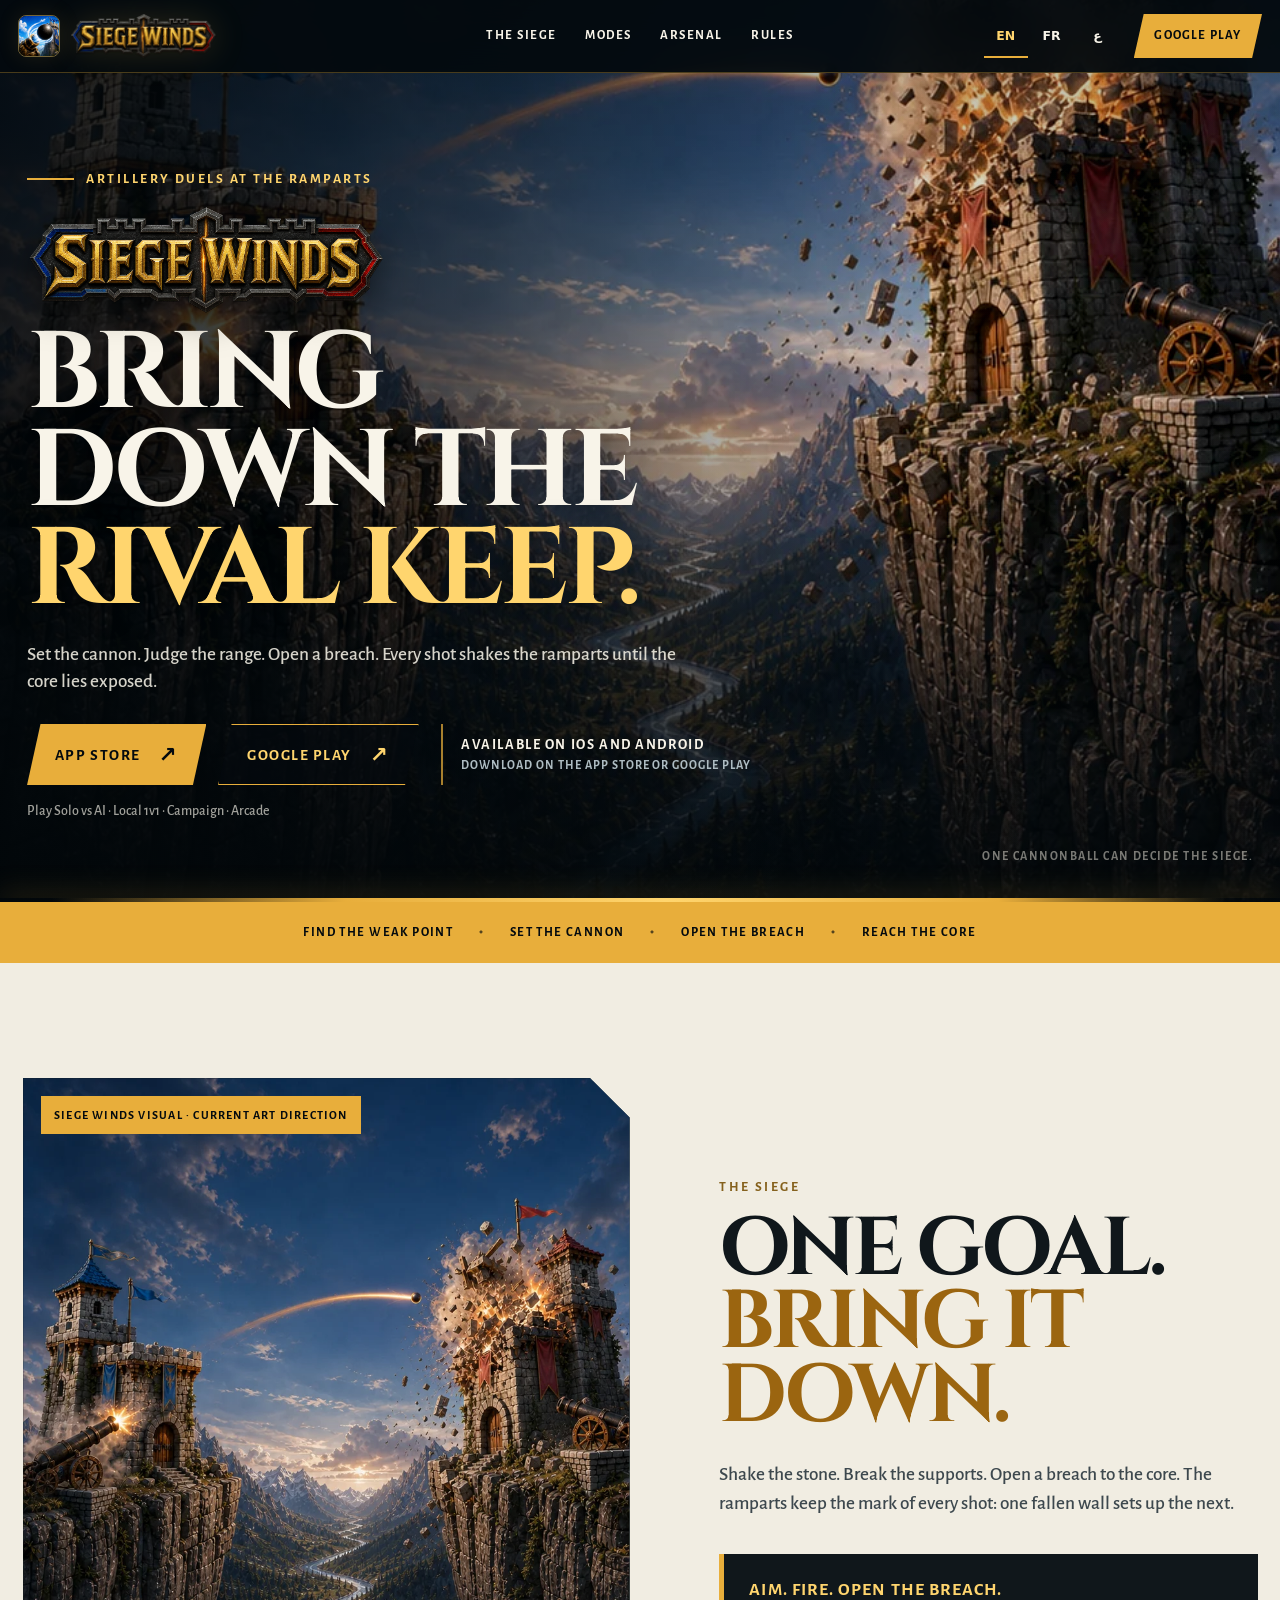
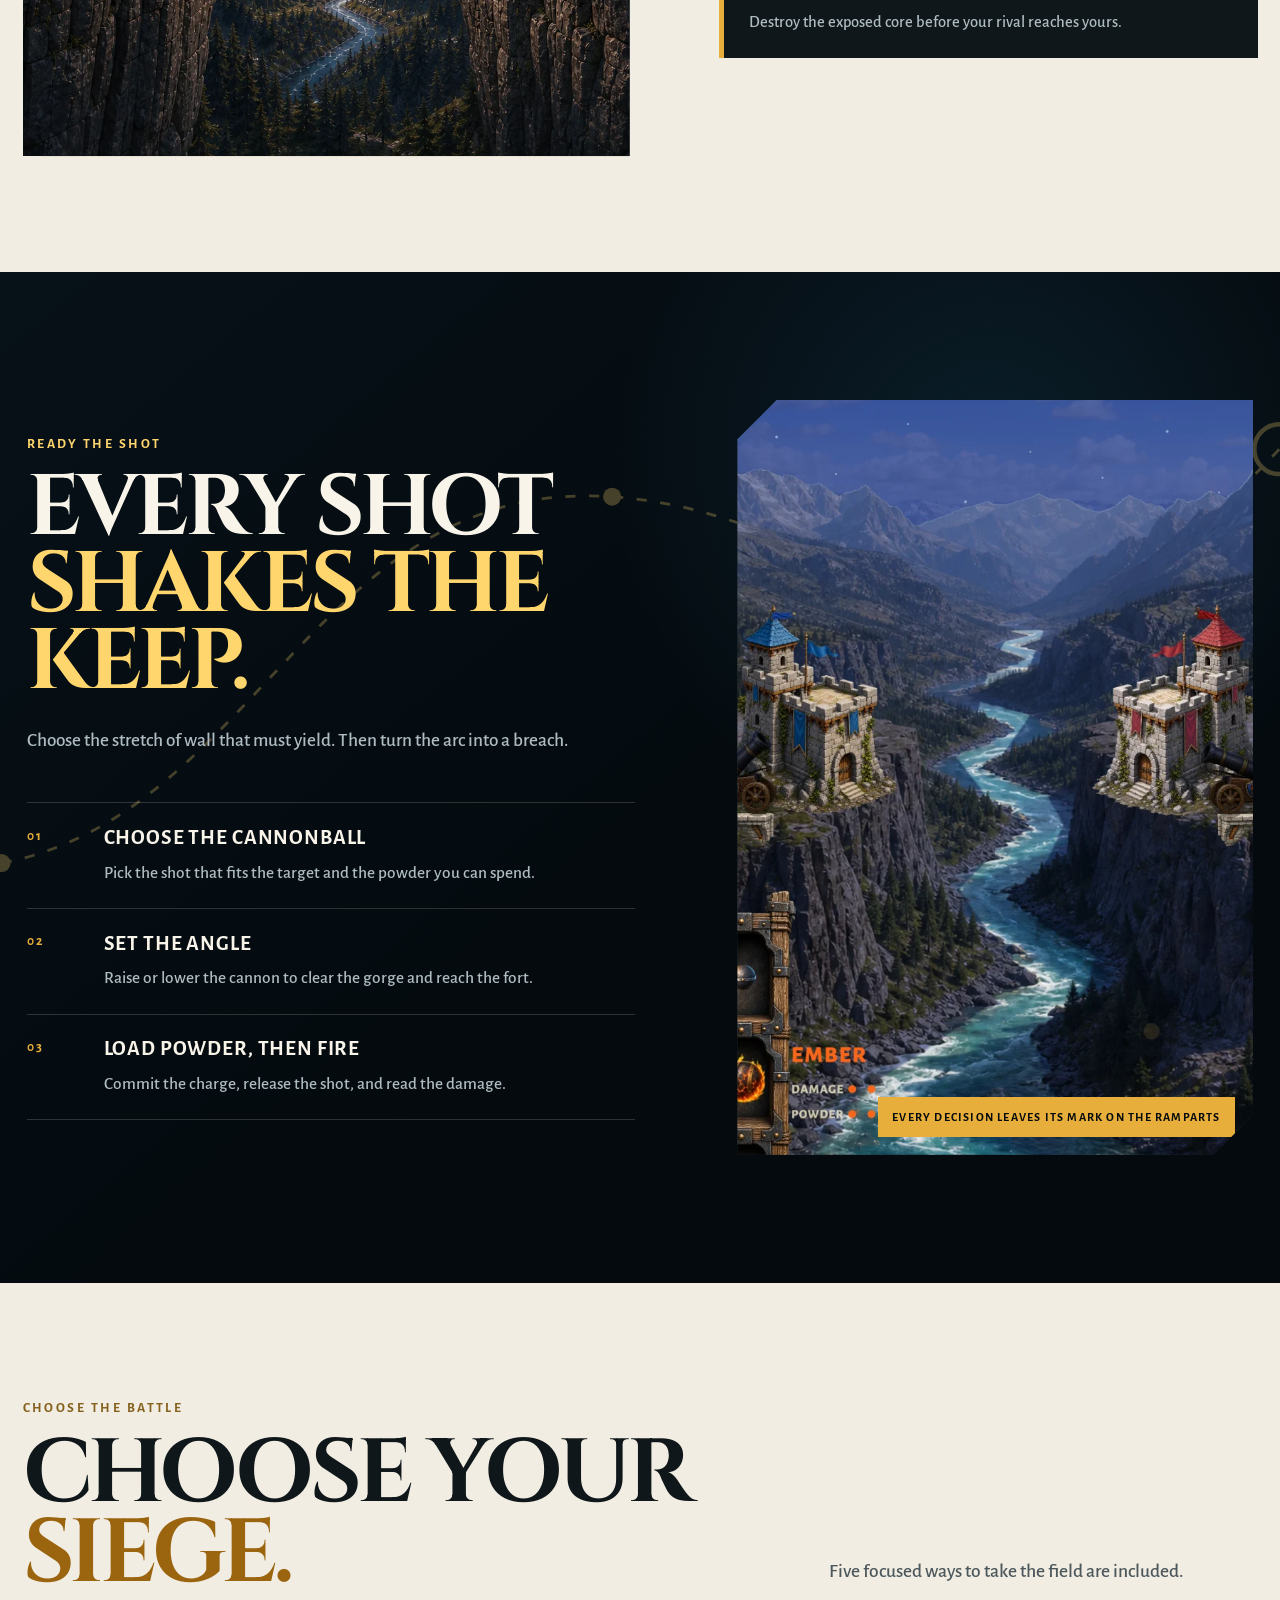
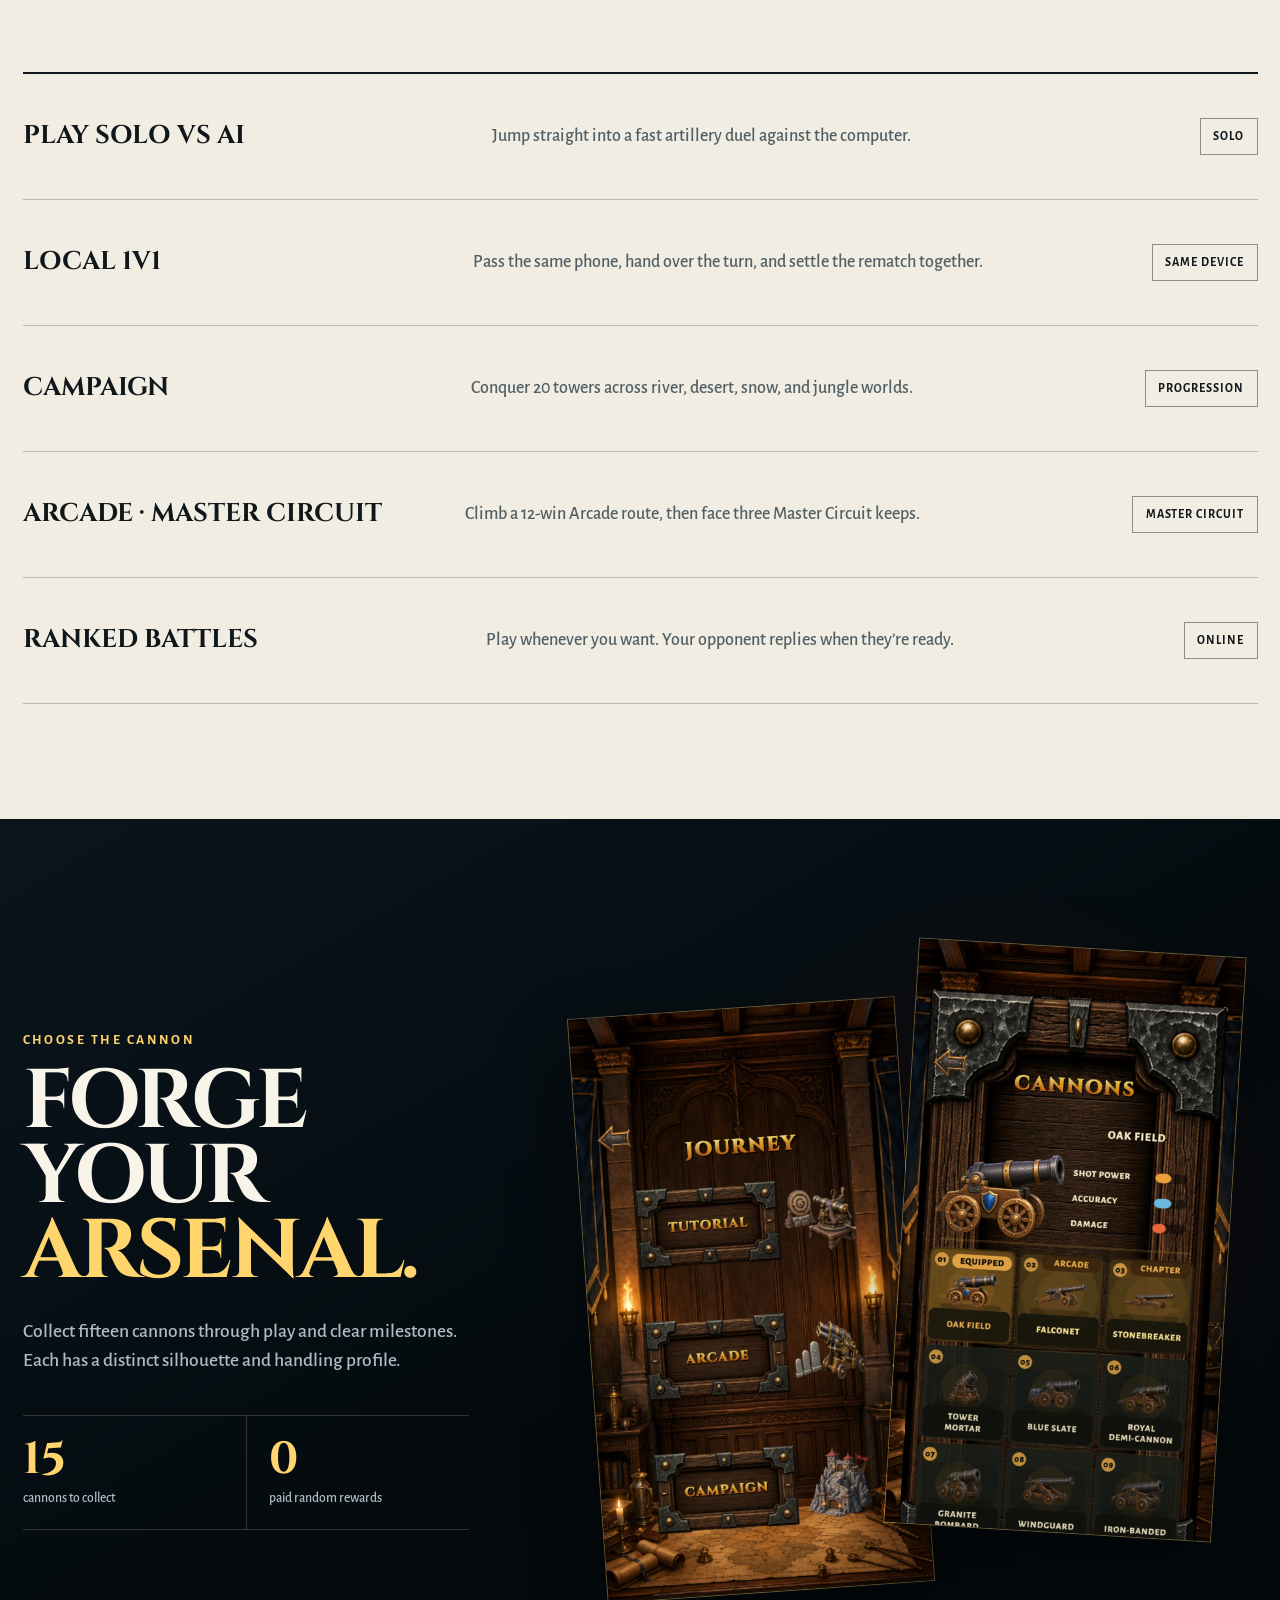
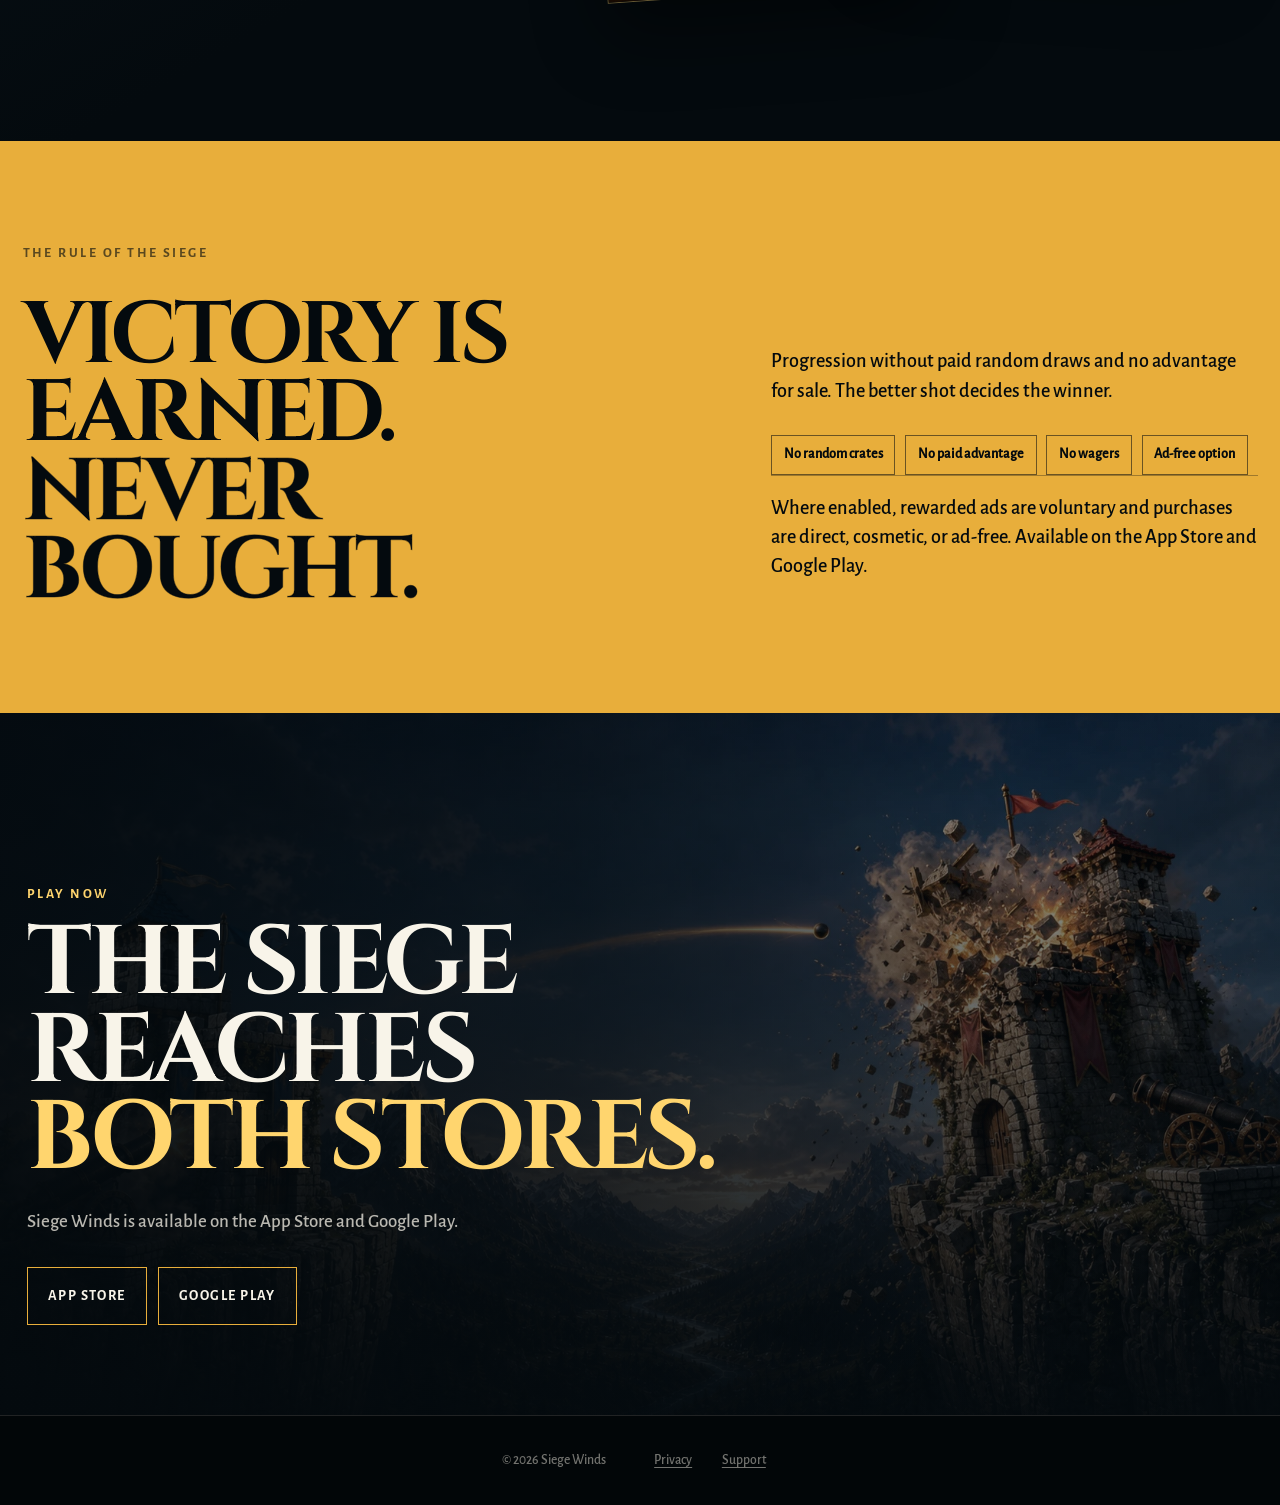
==== commit 2f11dd65: "web: attribute Instagram store links" ====
--- a/index.html
+++ b/index.html
@@ -33,6 +33,7 @@
   <link rel="preload" href="assets/images/hero-siege-impact-wide.webp" as="image" media="(min-width: 721px)">
   <link rel="preload" href="assets/images/hero-siege-impact-mobile.webp" as="image" media="(max-width: 720px)">
   <link rel="stylesheet" href="landing.css">
+  <script src="campaign-links.js" defer></script>
   <title>Siege Winds — Bring down the rival keep · Available on iOS and Android</title>
 </head>
 <body class="landing-page">
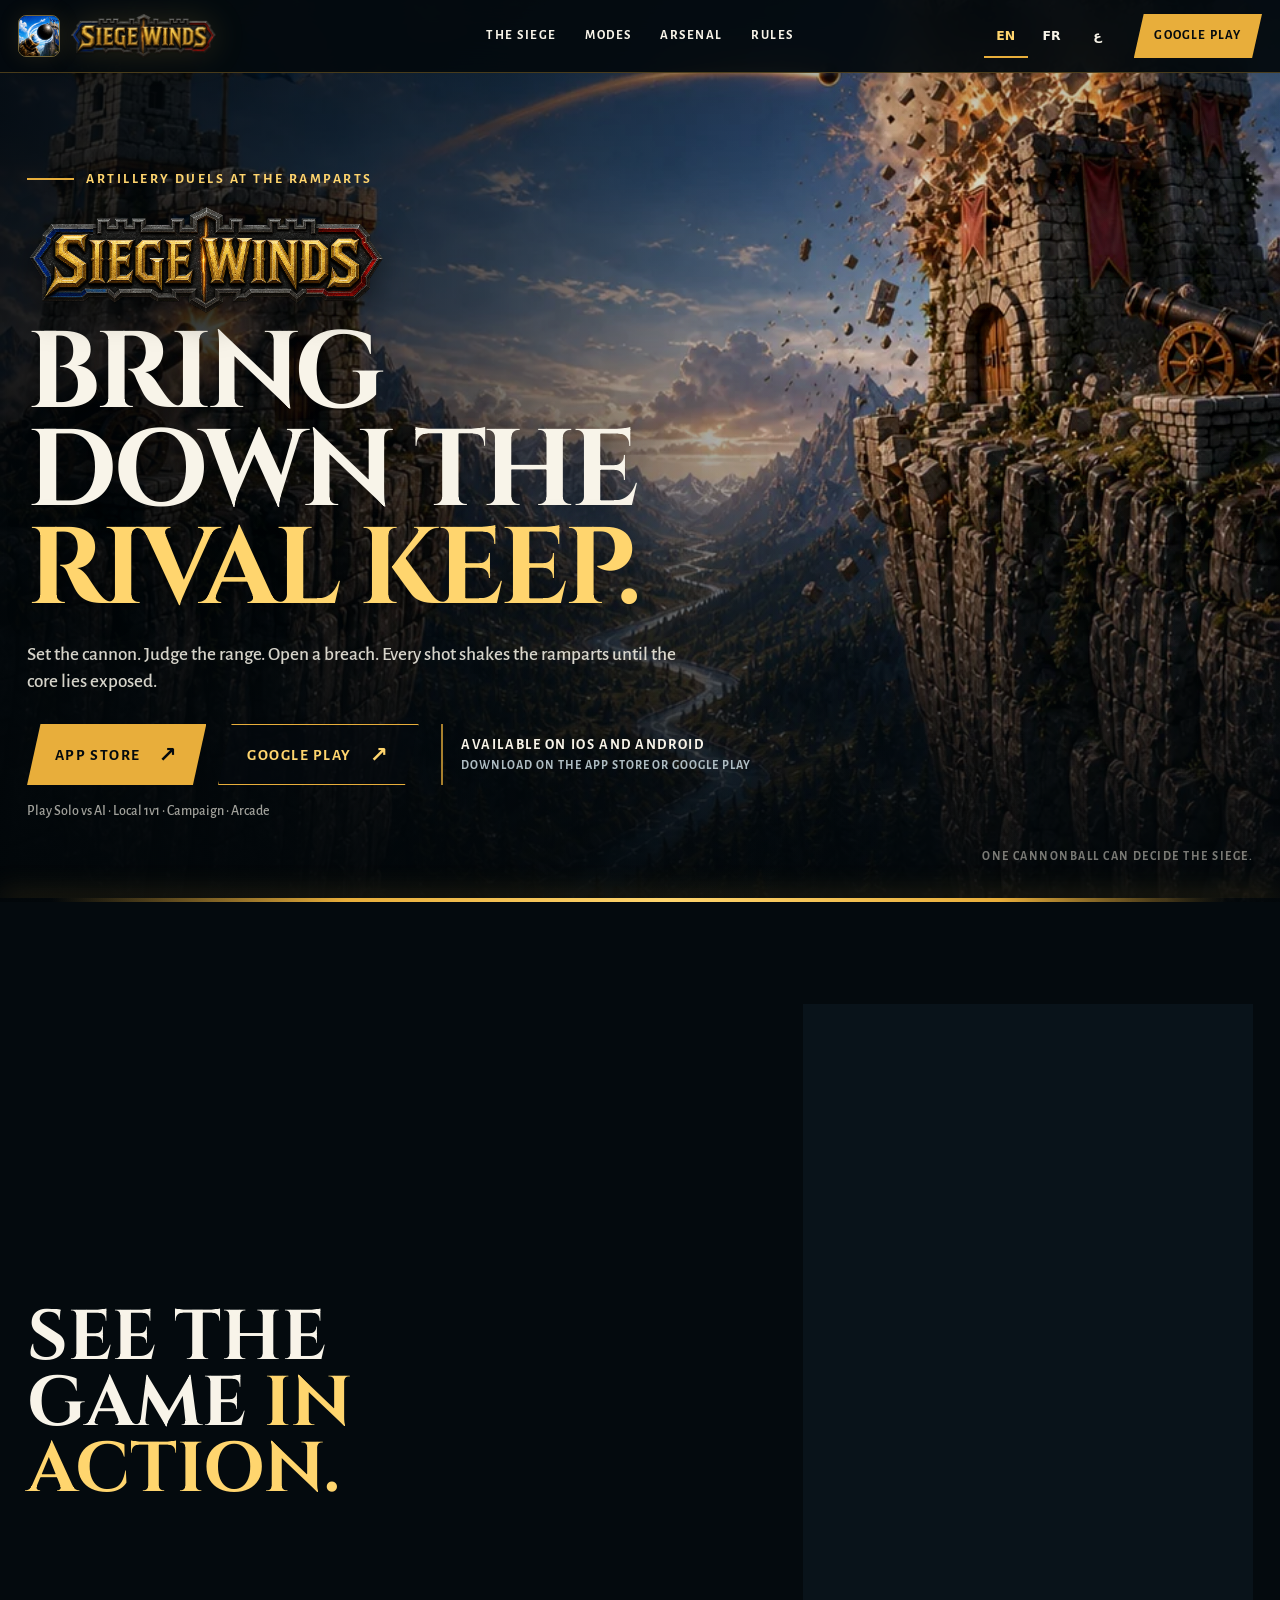
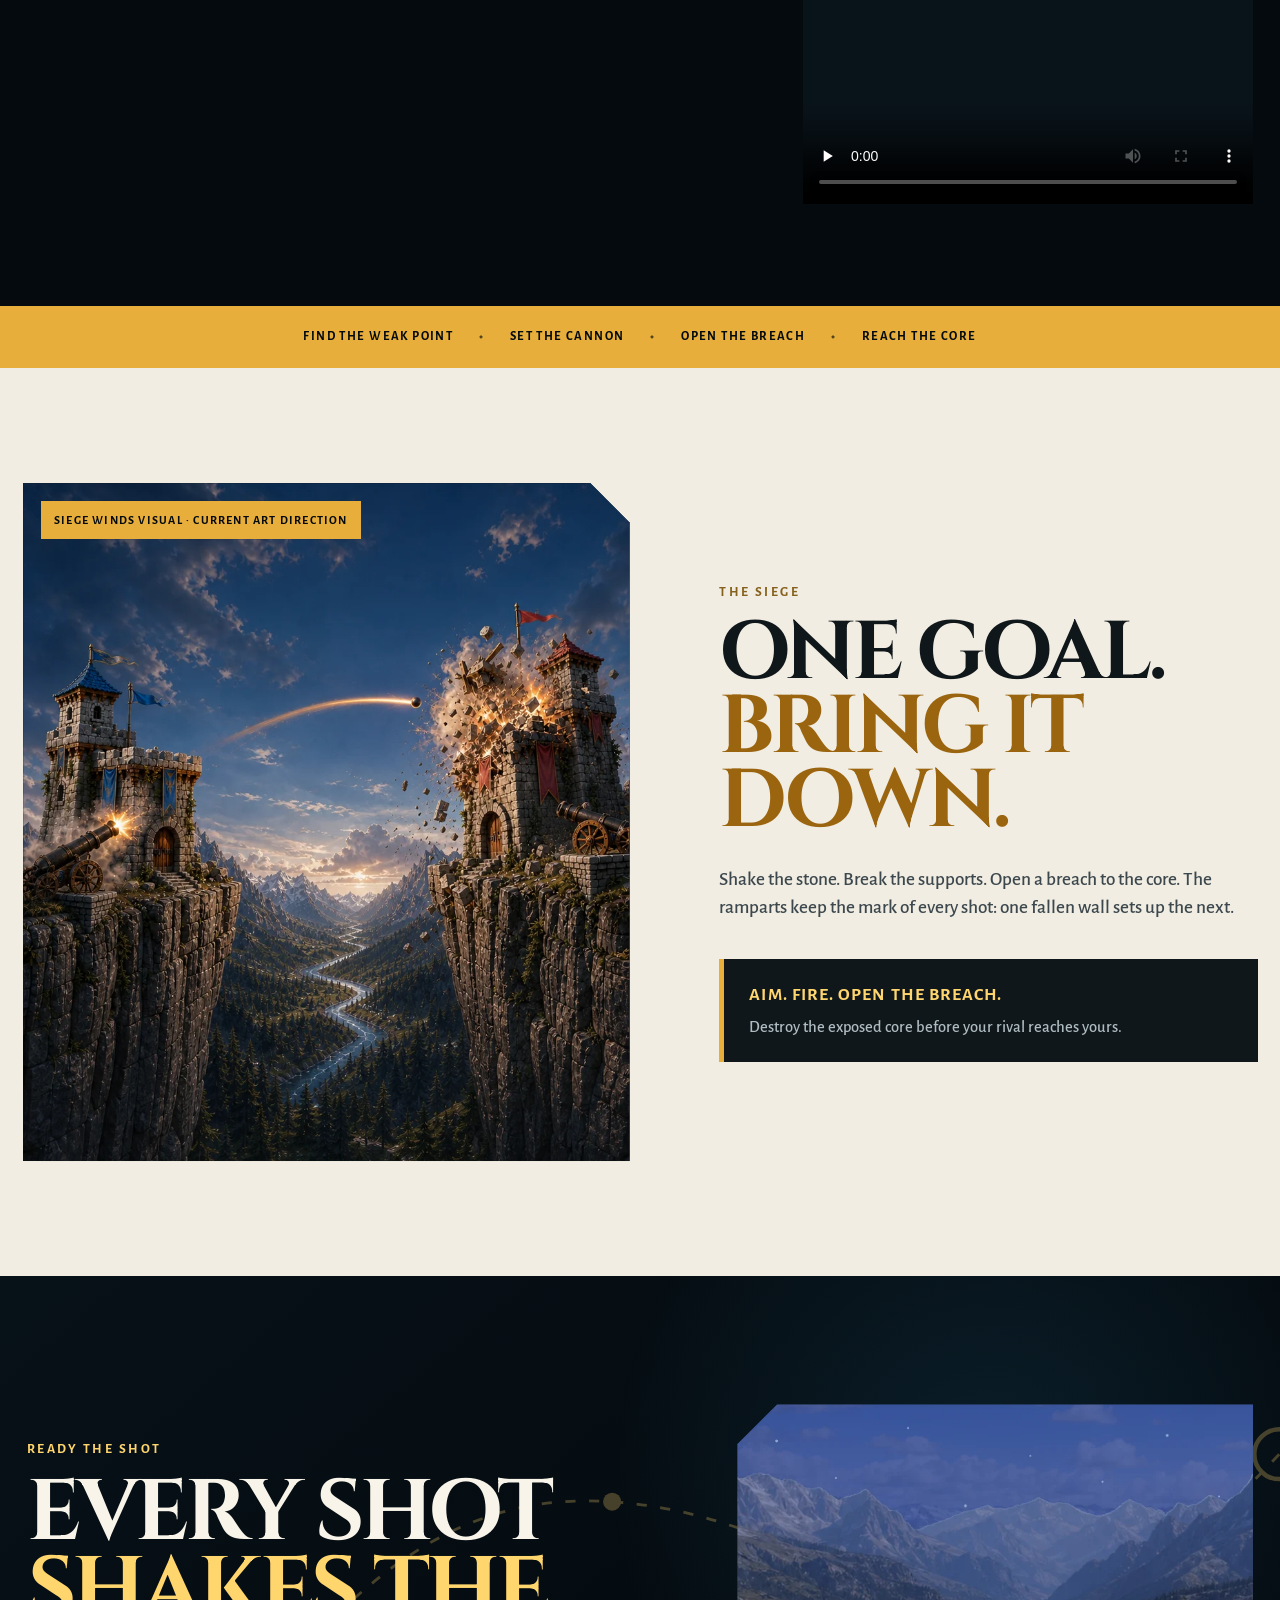
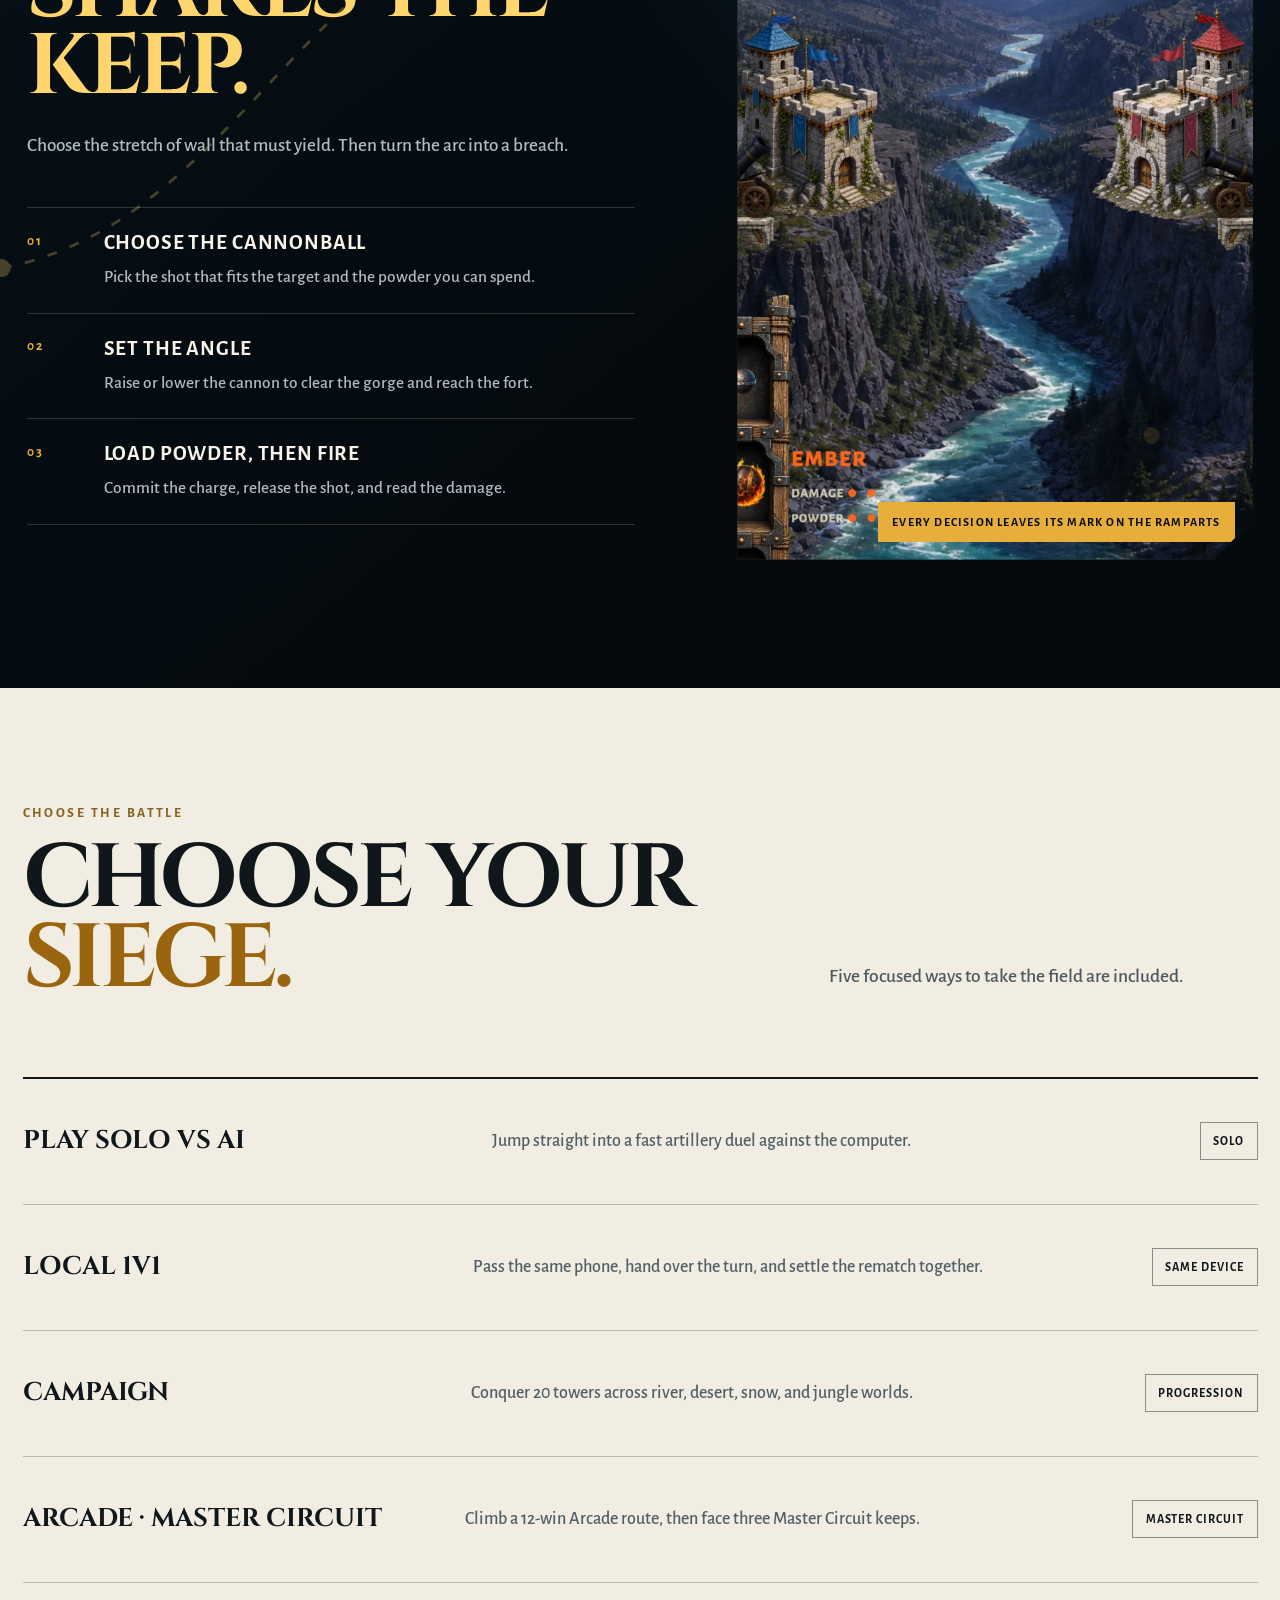
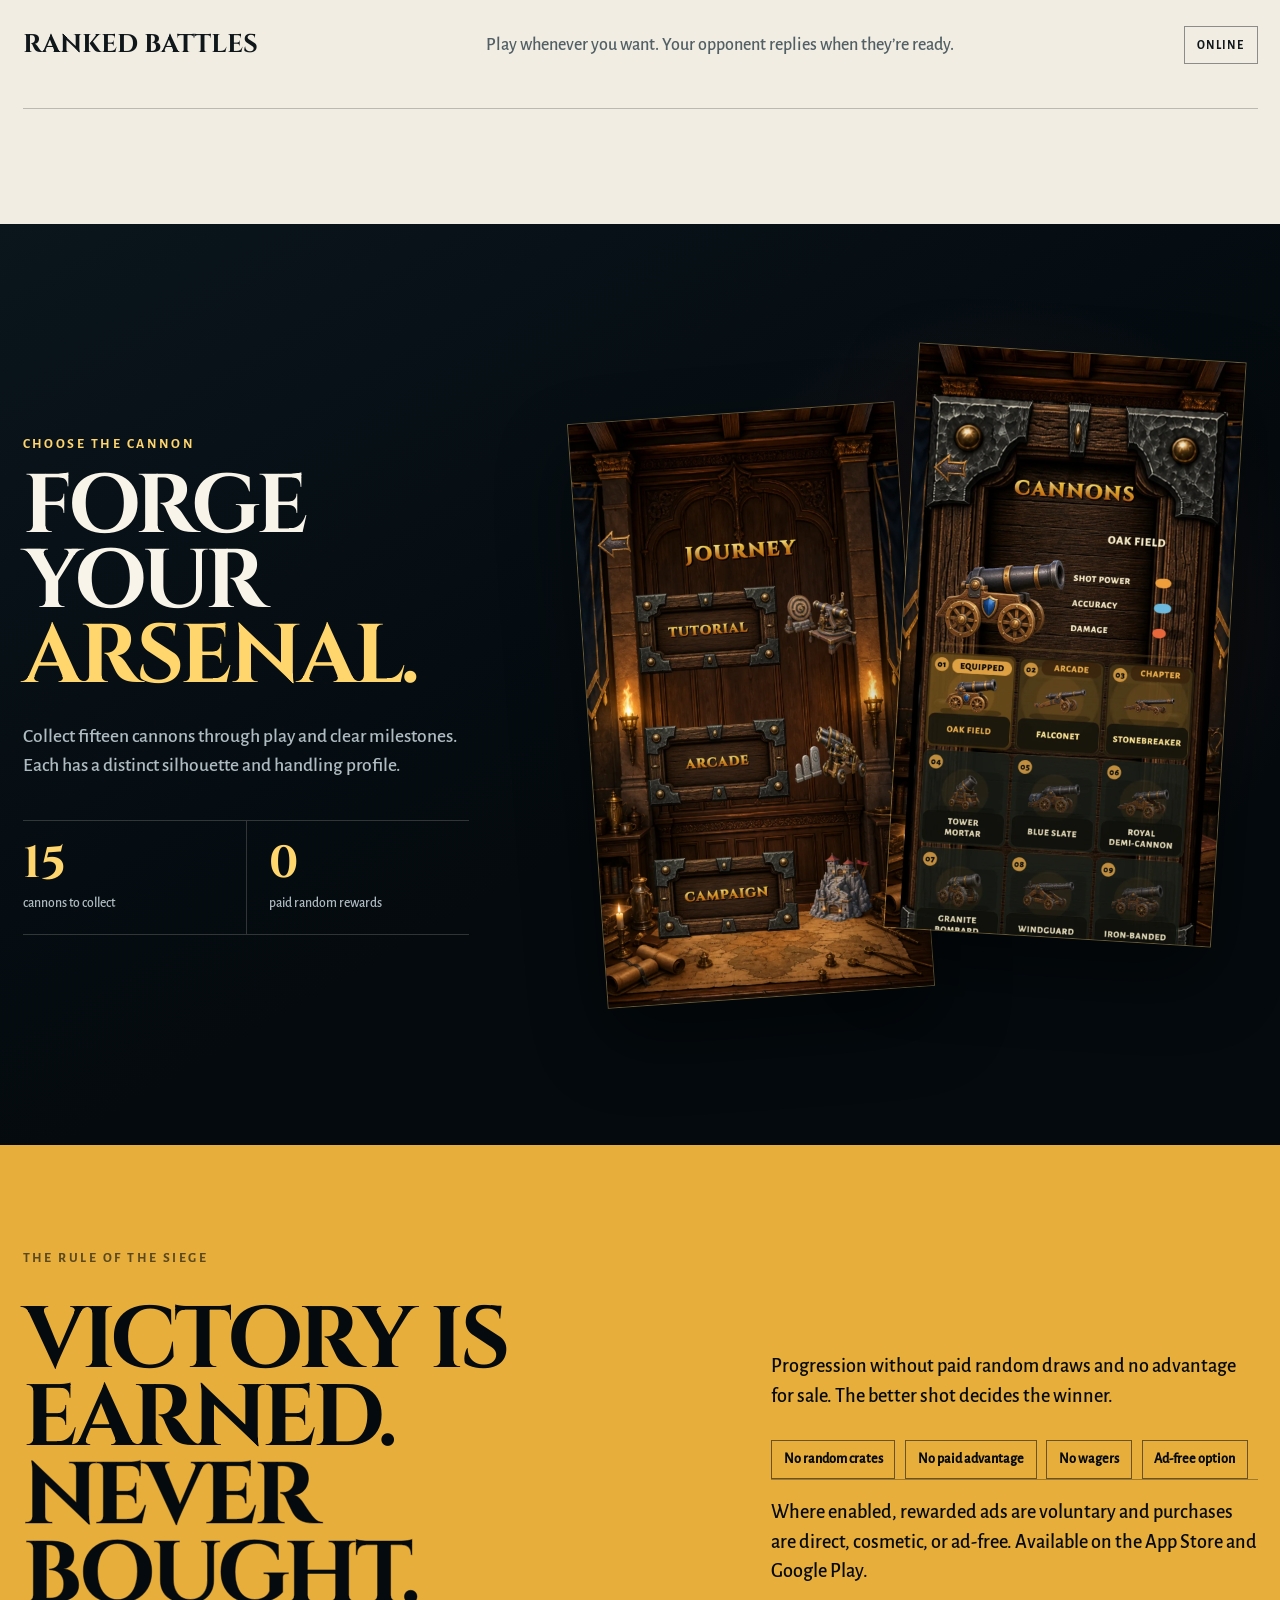
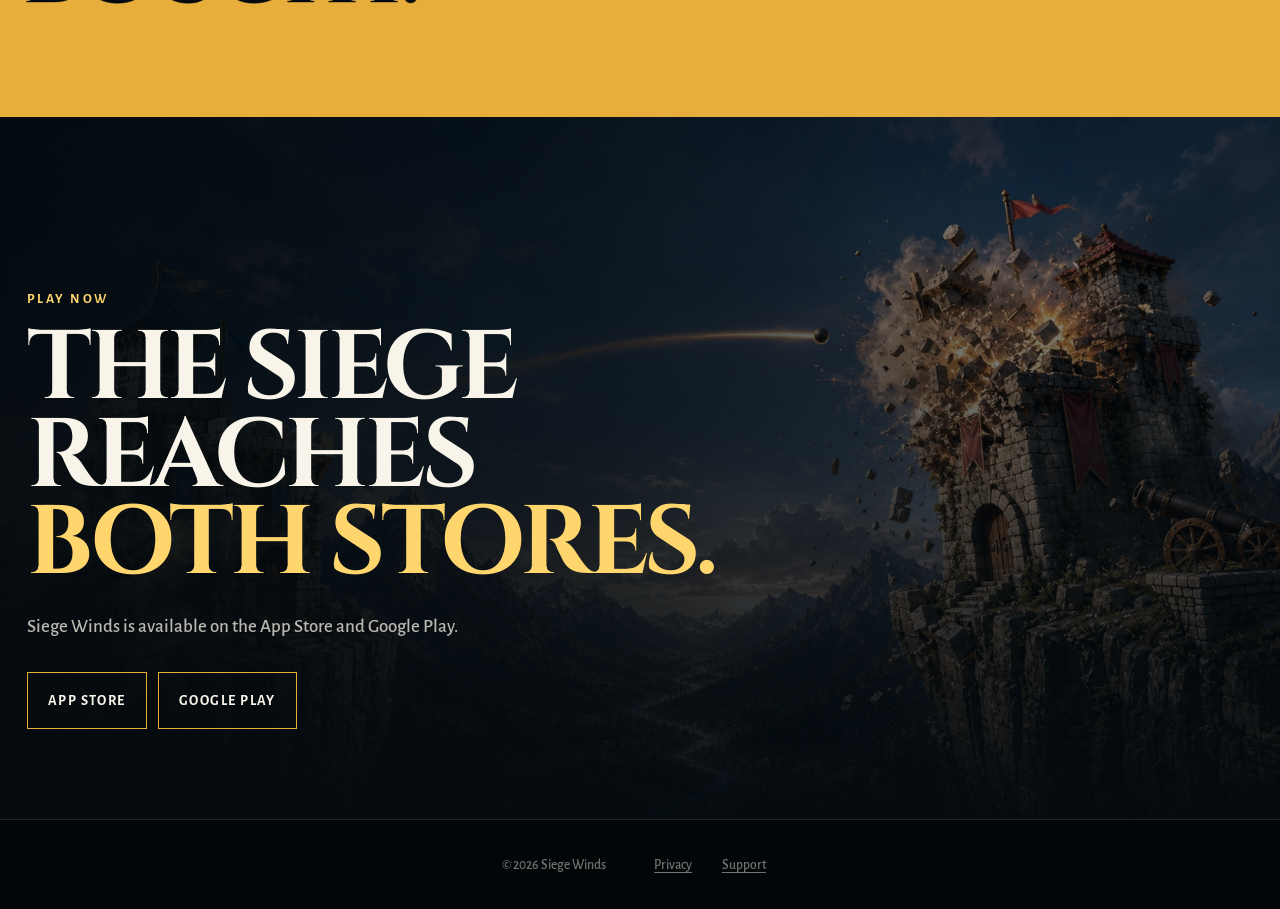
==== commit 6919861c: "web: add gameplay preview" ====
--- a/index.html
+++ b/index.html
@@ -88,6 +88,16 @@
       <p class="hero-caption" aria-hidden="true">One cannonball can decide the siege.</p>
     </section>
 
+    <section class="gameplay-preview" aria-labelledby="preview-title">
+      <div class="gameplay-preview__copy">
+        <h2 id="preview-title">See the game <span>in action.</span></h2>
+      </div>
+      <video class="gameplay-preview__video" controls playsinline preload="none" width="1080" height="1920" poster="assets/images/gameplay-preview-poster.png">
+        <source src="assets/media/first-gameplay-fr.mp4" type="video/mp4">
+        Your browser does not support this video.
+      </video>
+    </section>
+
     <div class="command-strip" role="group" aria-label="The four steps of a shot">
       <span>Find the weak point</span><i aria-hidden="true">◆</i>
       <span>Set the cannon</span><i aria-hidden="true">◆</i>
--- a/landing.css
+++ b/landing.css
@@ -497,6 +497,40 @@
   font-size: 0.78rem;
 }
 
+.gameplay-preview {
+  display: grid;
+  grid-template-columns: minmax(0, 1fr) minmax(16rem, 25rem);
+  align-items: center;
+  gap: clamp(2rem, 7vw, 8rem);
+  width: min(var(--content), calc(100% - 3rem));
+  margin: 0 auto;
+  padding-block: clamp(3.5rem, 8vw, 7rem);
+}
+
+.gameplay-preview__copy h2 {
+  max-width: 8ch;
+  margin: 0;
+  color: var(--mist);
+  font-family: "Cinzel", Georgia, serif;
+  font-size: clamp(2.7rem, 5.5vw, 5.5rem);
+  font-weight: 700;
+  line-height: 0.94;
+  text-transform: uppercase;
+}
+
+.gameplay-preview__copy h2 span {
+  color: var(--gold-bright);
+}
+
+.gameplay-preview__video {
+  display: block;
+  width: 100%;
+  height: auto;
+  aspect-ratio: 9 / 16;
+  background: #09131a;
+  object-fit: cover;
+}
+
 .hero-caption {
   position: absolute;
   z-index: 2;
@@ -1195,6 +1229,11 @@
 }
 
 @media (max-width: 820px) {
+  .gameplay-preview {
+    grid-template-columns: minmax(0, 1fr) minmax(13rem, 20rem);
+    gap: 2rem;
+  }
+
   .impact-section,
   .mechanic-layout,
   .arsenal-section,
@@ -1325,6 +1364,26 @@
     max-width: 10ch;
     font-size: clamp(2.65rem, 13vw, 4.1rem);
     line-height: 0.92;
+  }
+
+  .gameplay-preview {
+    grid-template-columns: 1fr;
+    gap: 1.4rem;
+    width: calc(100% - 2rem);
+    padding-block: 3.5rem;
+  }
+
+  .gameplay-preview__copy h2 {
+    max-width: 12ch;
+    font-size: clamp(2.35rem, 11vw, 3.6rem);
+  }
+
+  .gameplay-preview__video {
+    max-width: 25rem;
+  }
+
+  .landing-page[dir="rtl"] .gameplay-preview__video {
+    margin-inline-start: auto;
   }
 
   .landing-hero__lead {
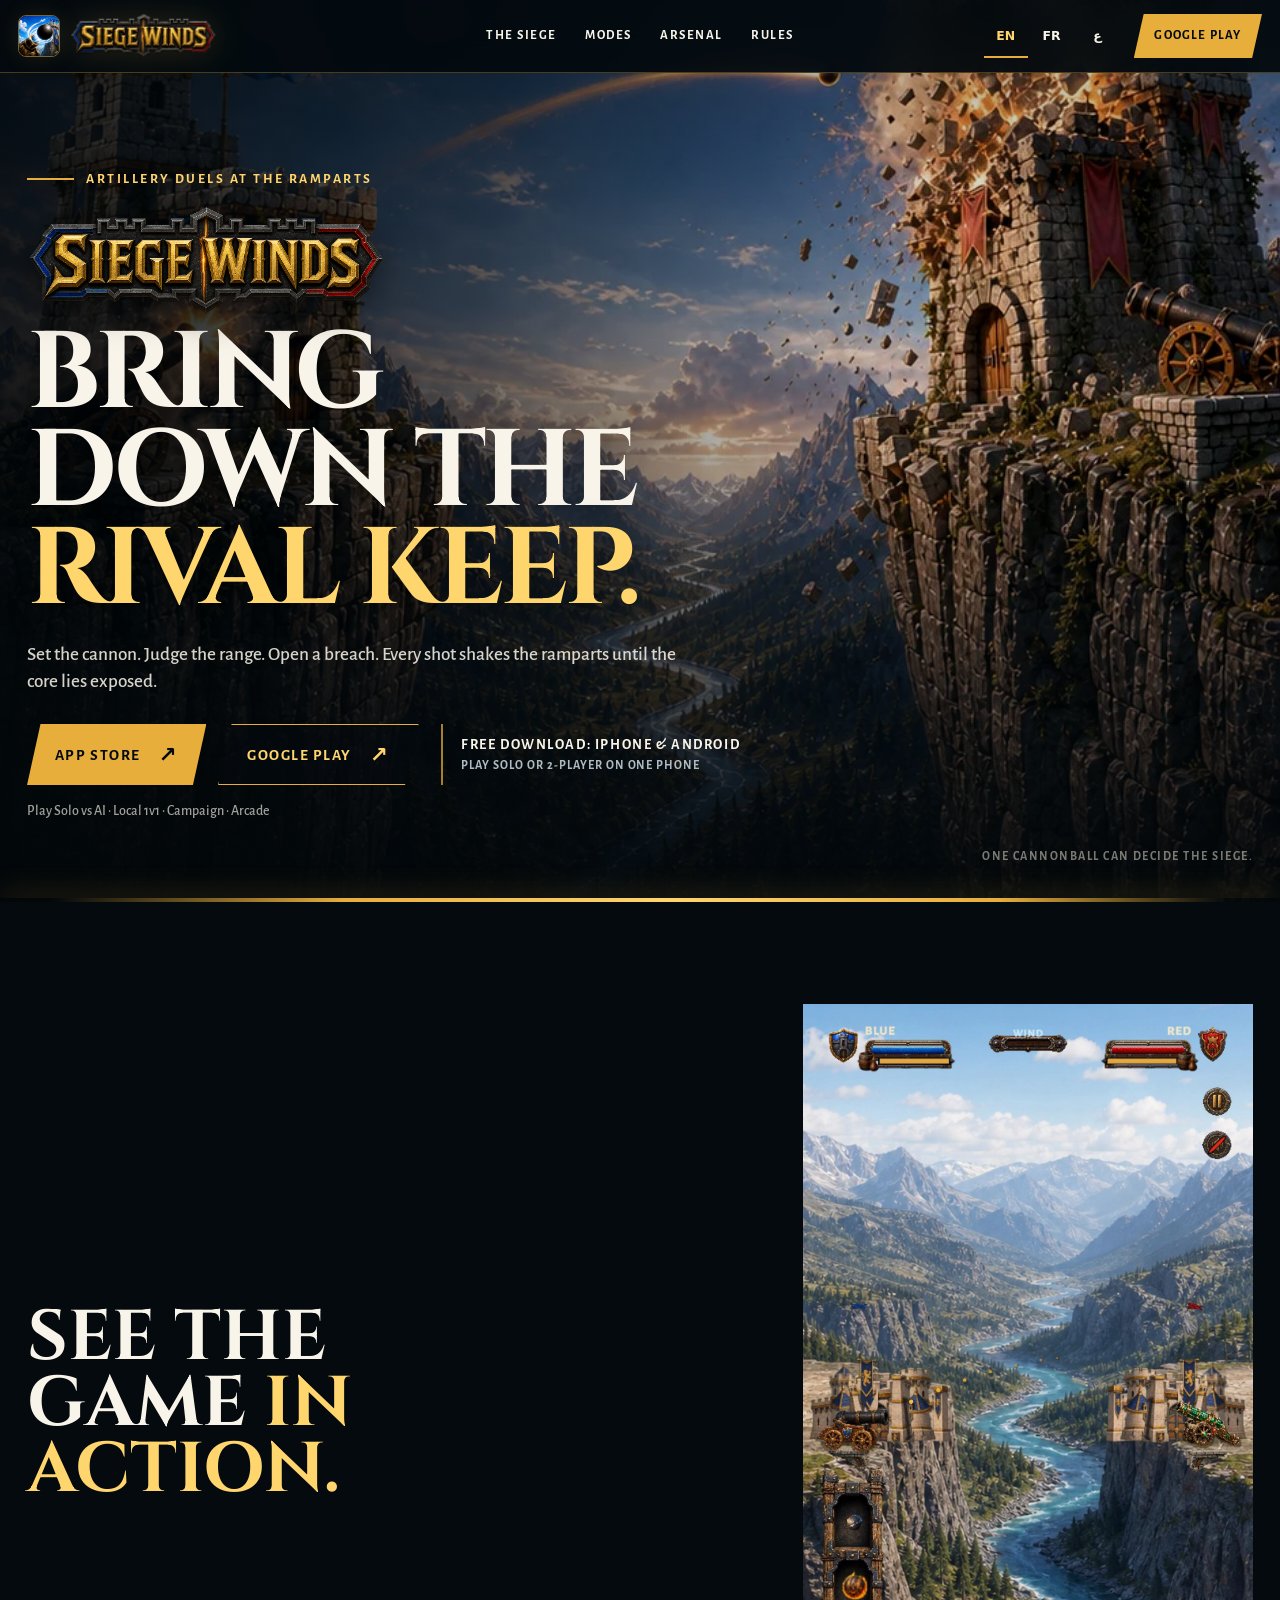
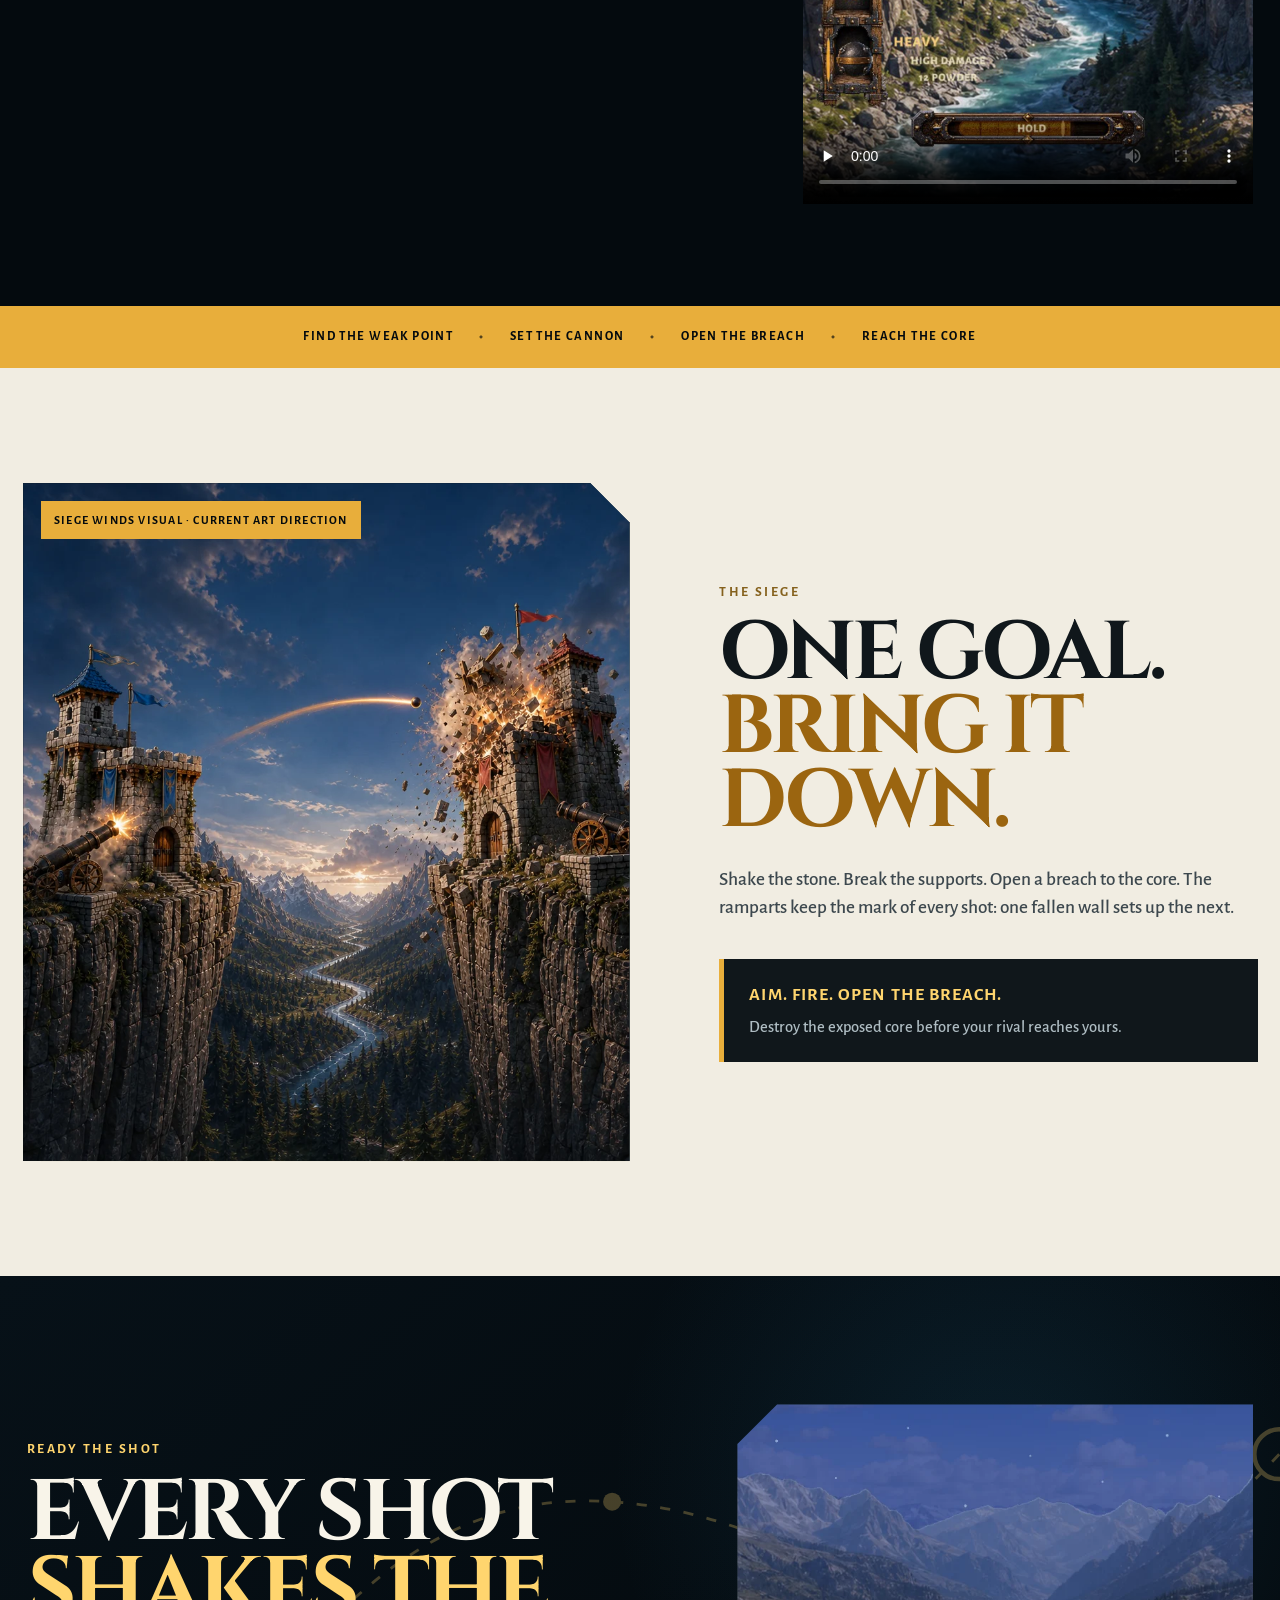
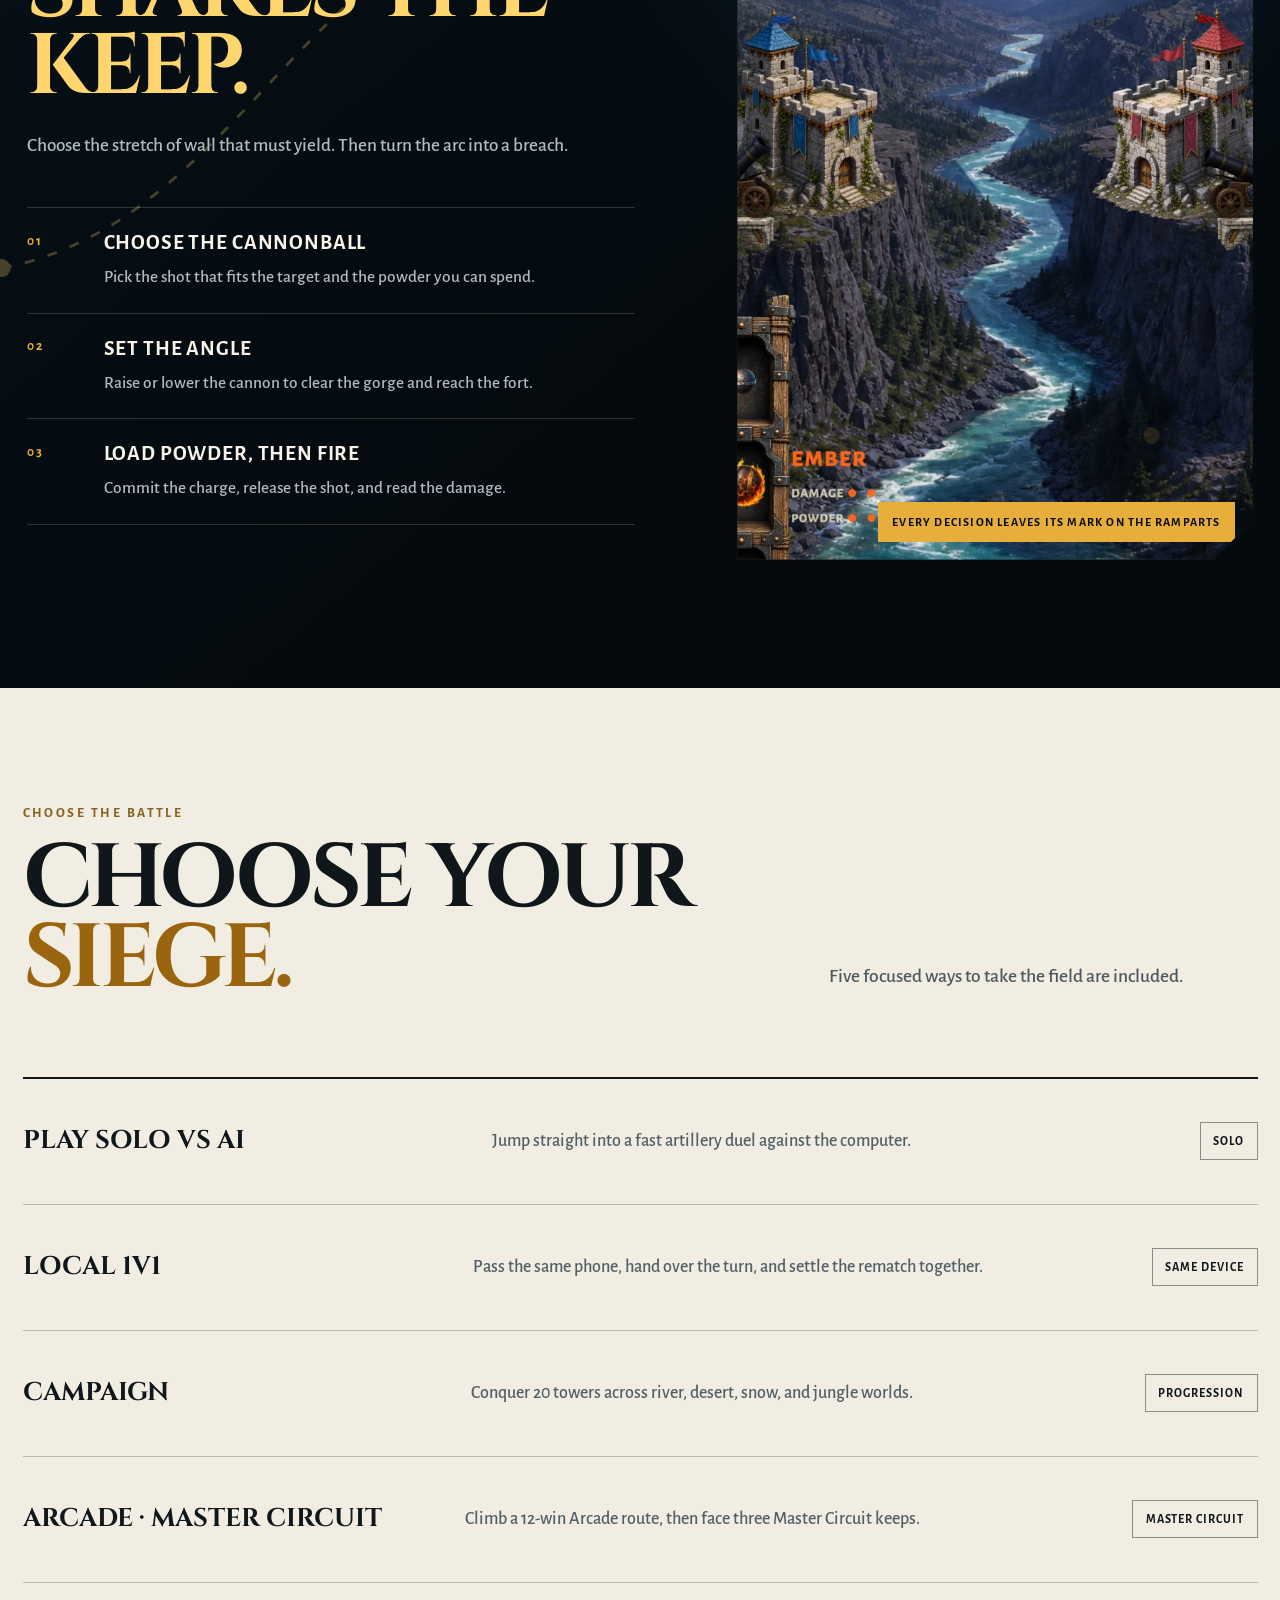
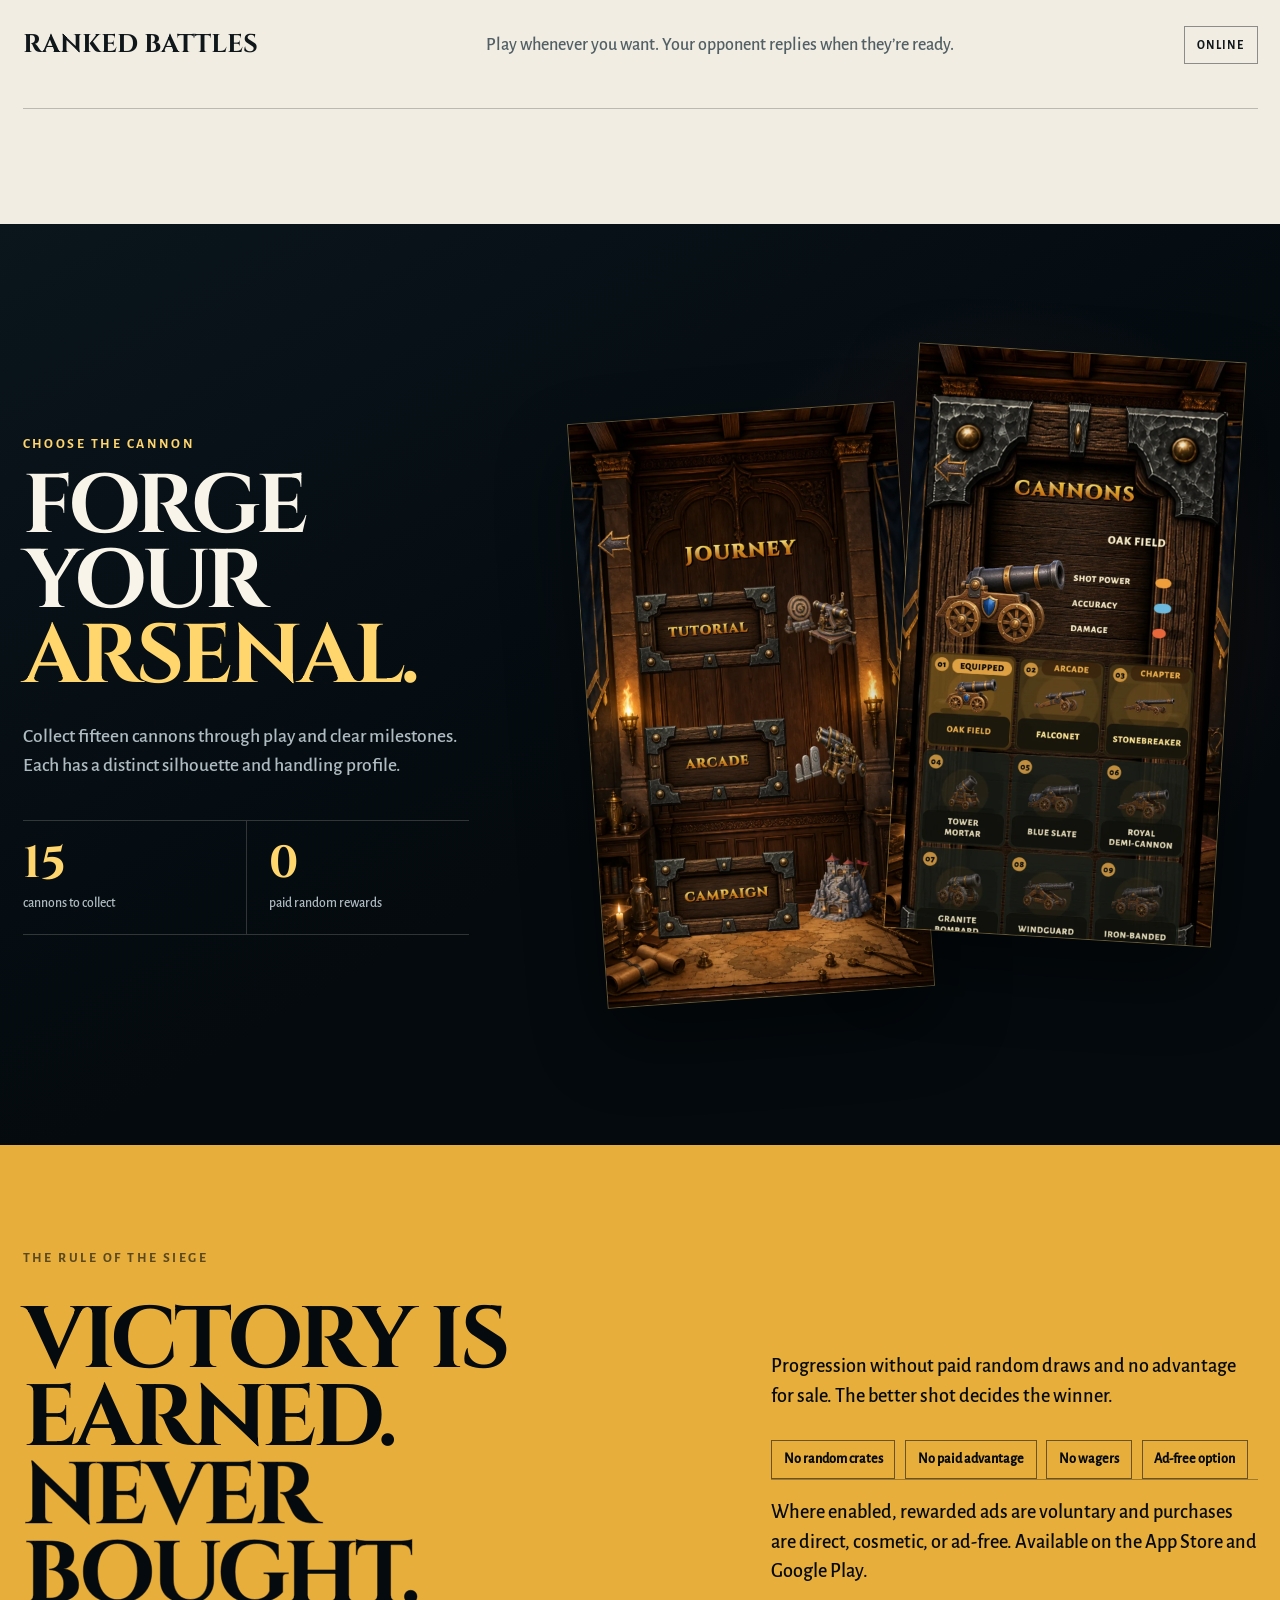
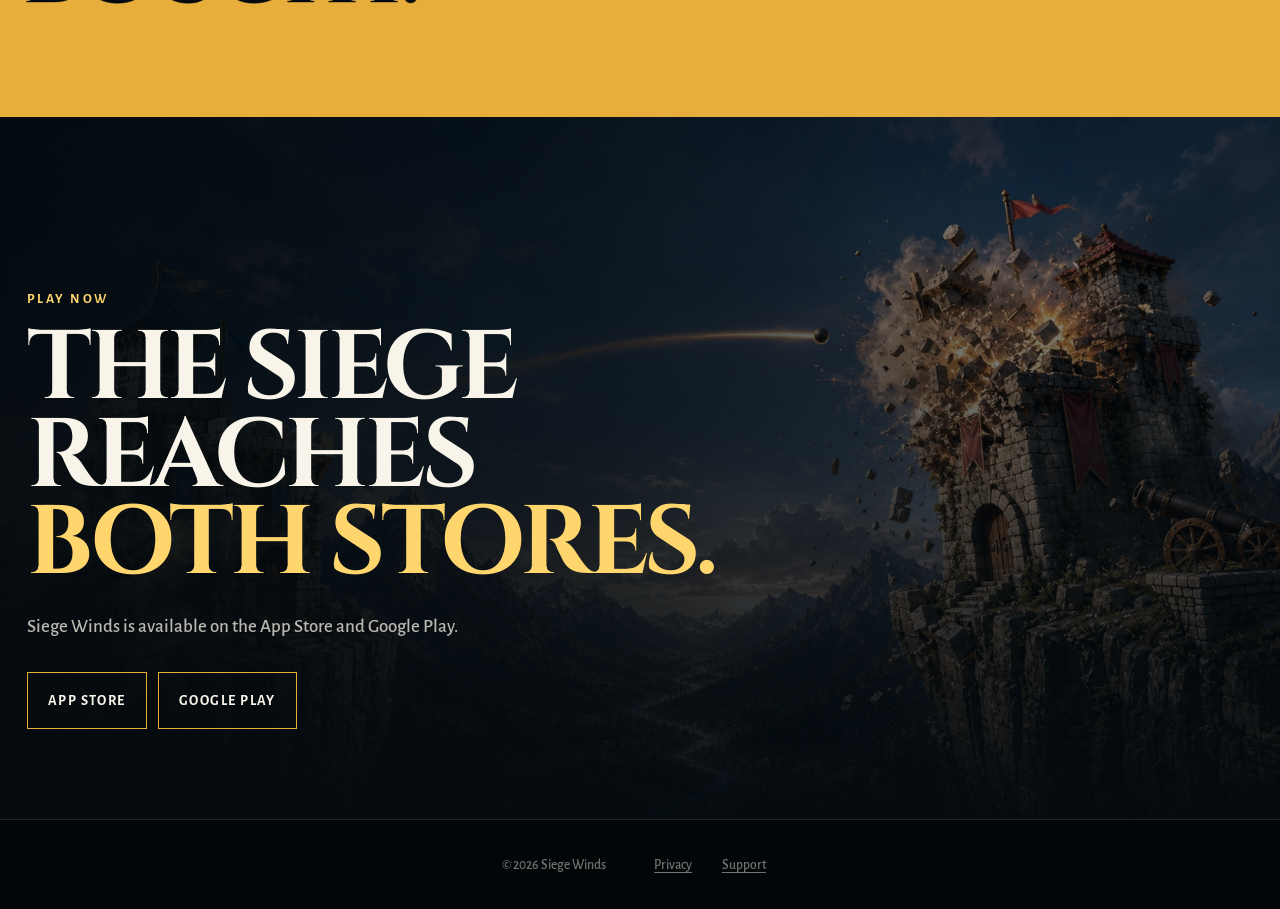
==== commit 52967d4a: "Clarify free local play on landing hero" ====
--- a/index.html
+++ b/index.html
@@ -79,8 +79,8 @@
             <a class="campaign-button campaign-button--secondary" href="https://play.google.com/store/apps/details?id=com.siegewinds.game" aria-label="Get Siege Winds on Google Play">Google Play <span aria-hidden="true">↗</span></a>
           </div>
           <div class="release-lockup">
-            <strong>Available on iOS and Android</strong>
-            <span>Download on the App Store or Google Play</span>
+            <strong>Free download: iPhone &amp; Android</strong>
+            <span>Play solo or 2-player on one phone</span>
           </div>
         </div>
         <p class="platform-note">Play Solo vs AI · Local 1v1 · Campaign · Arcade</p>
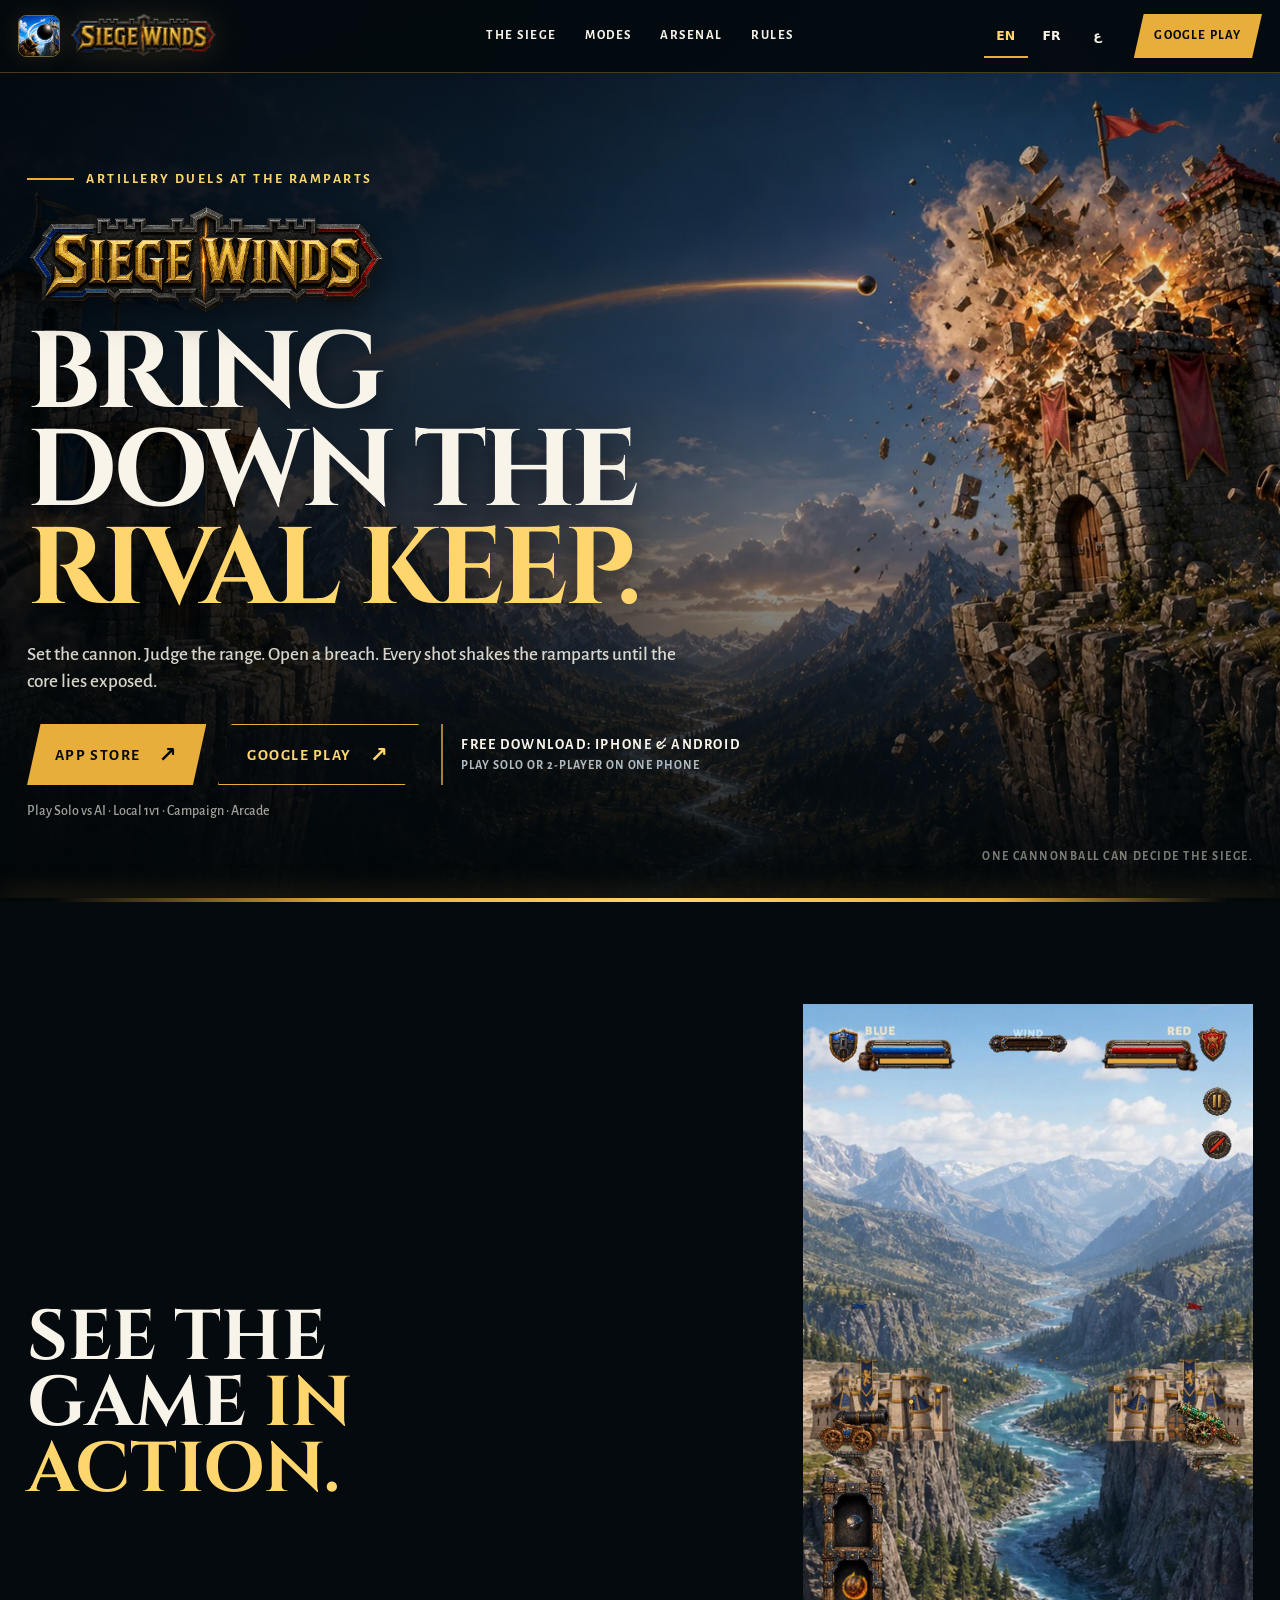
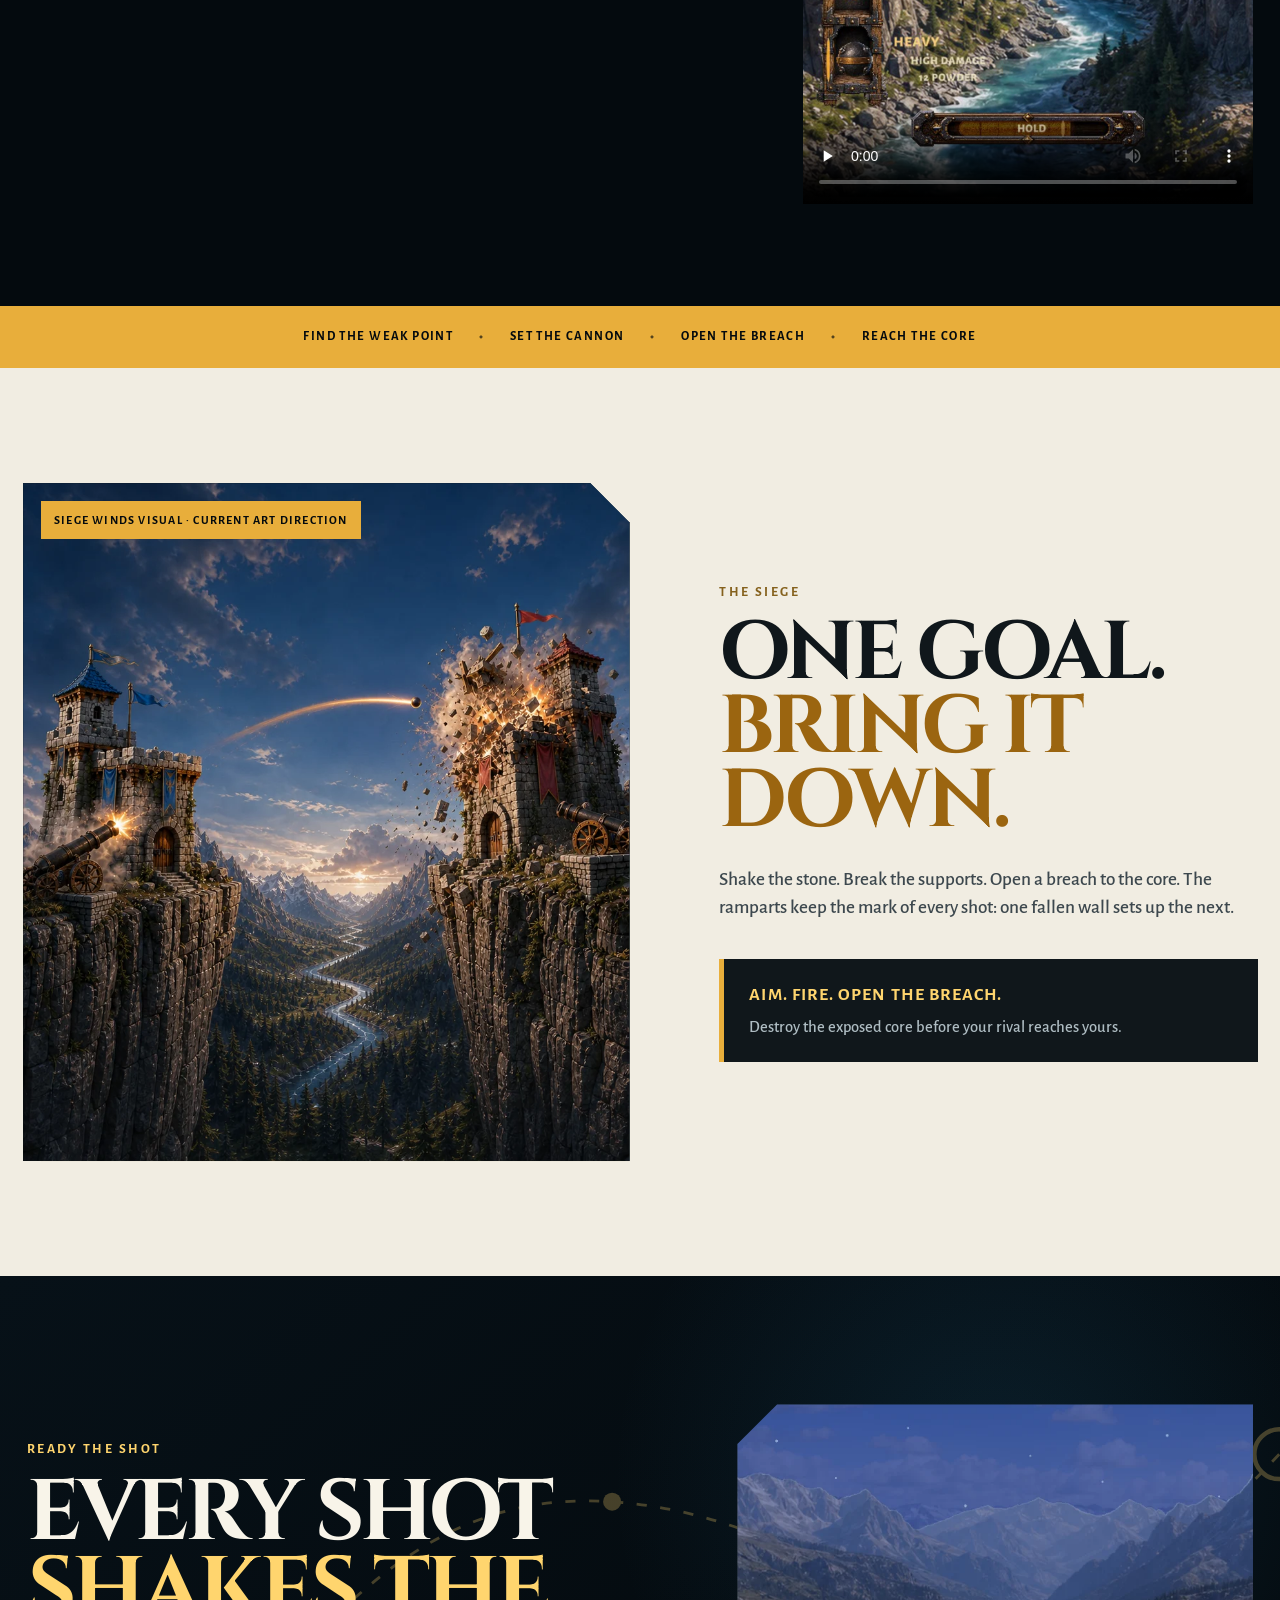
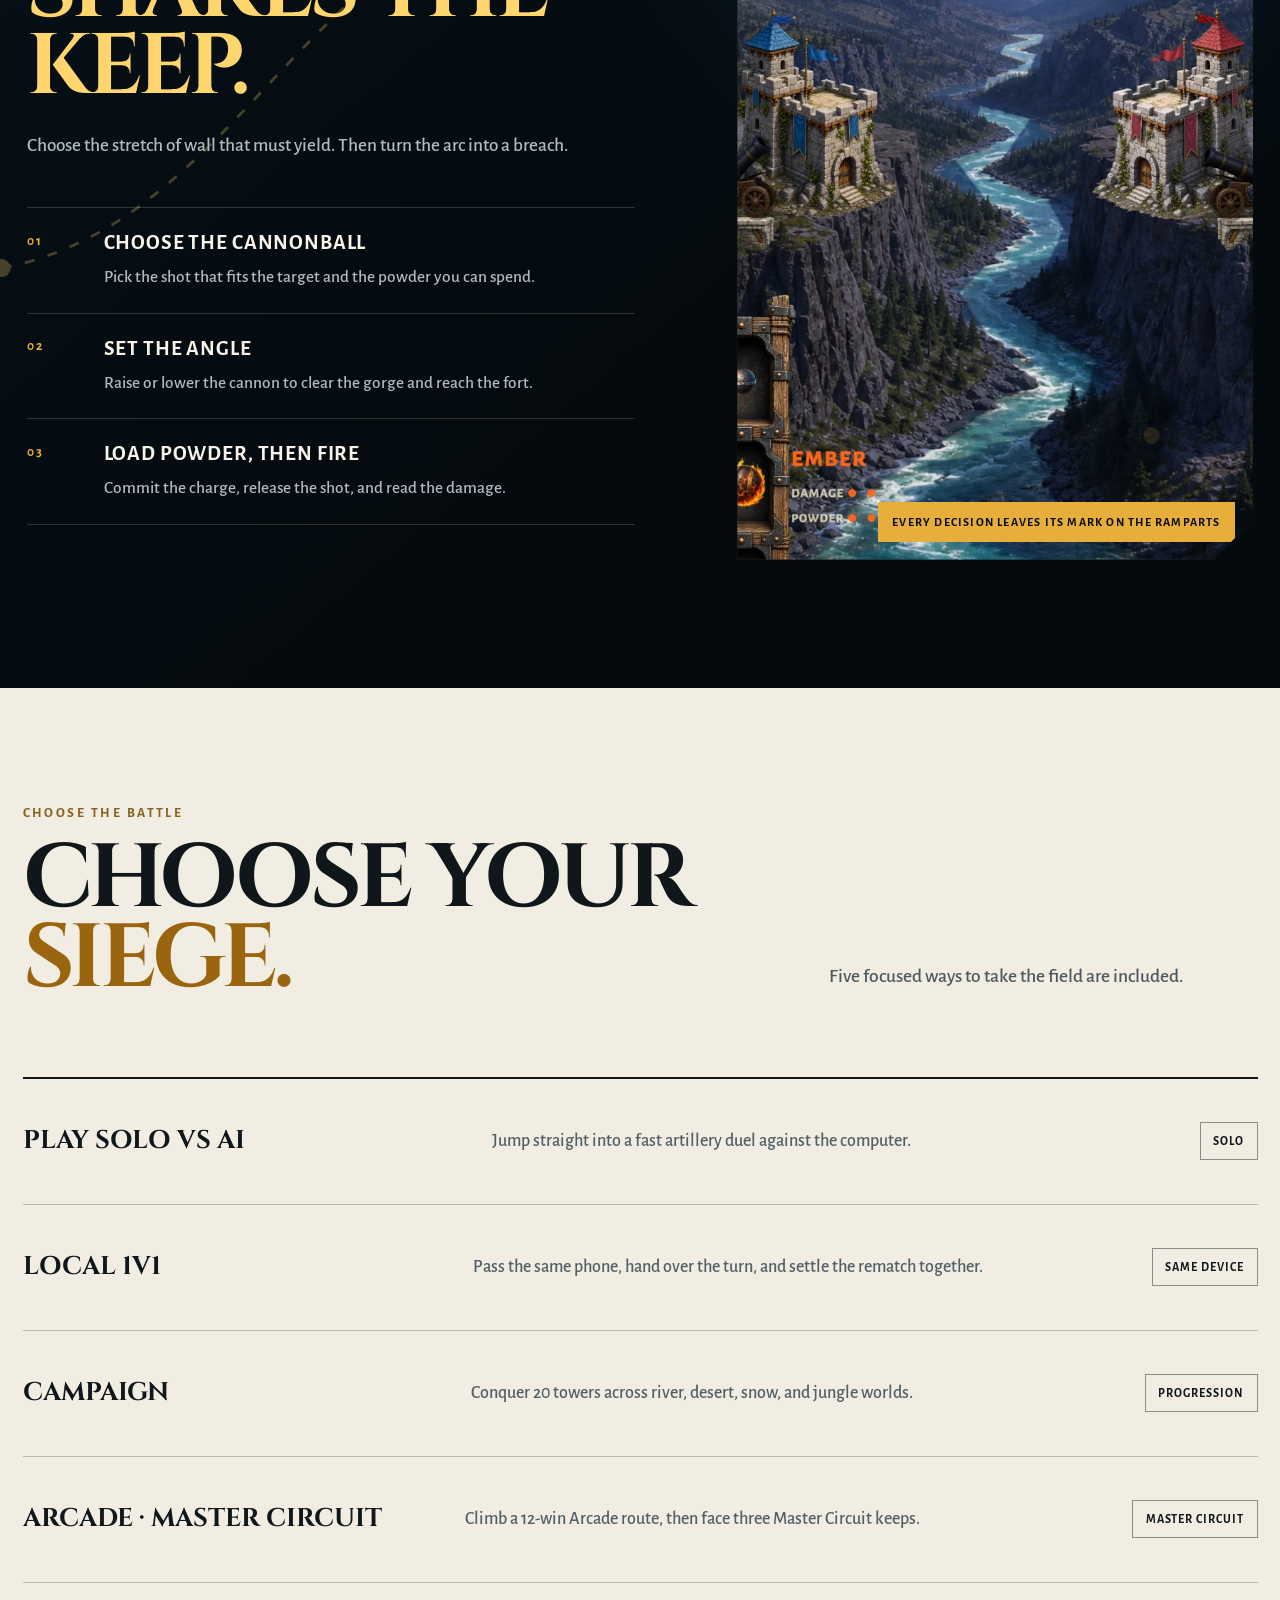
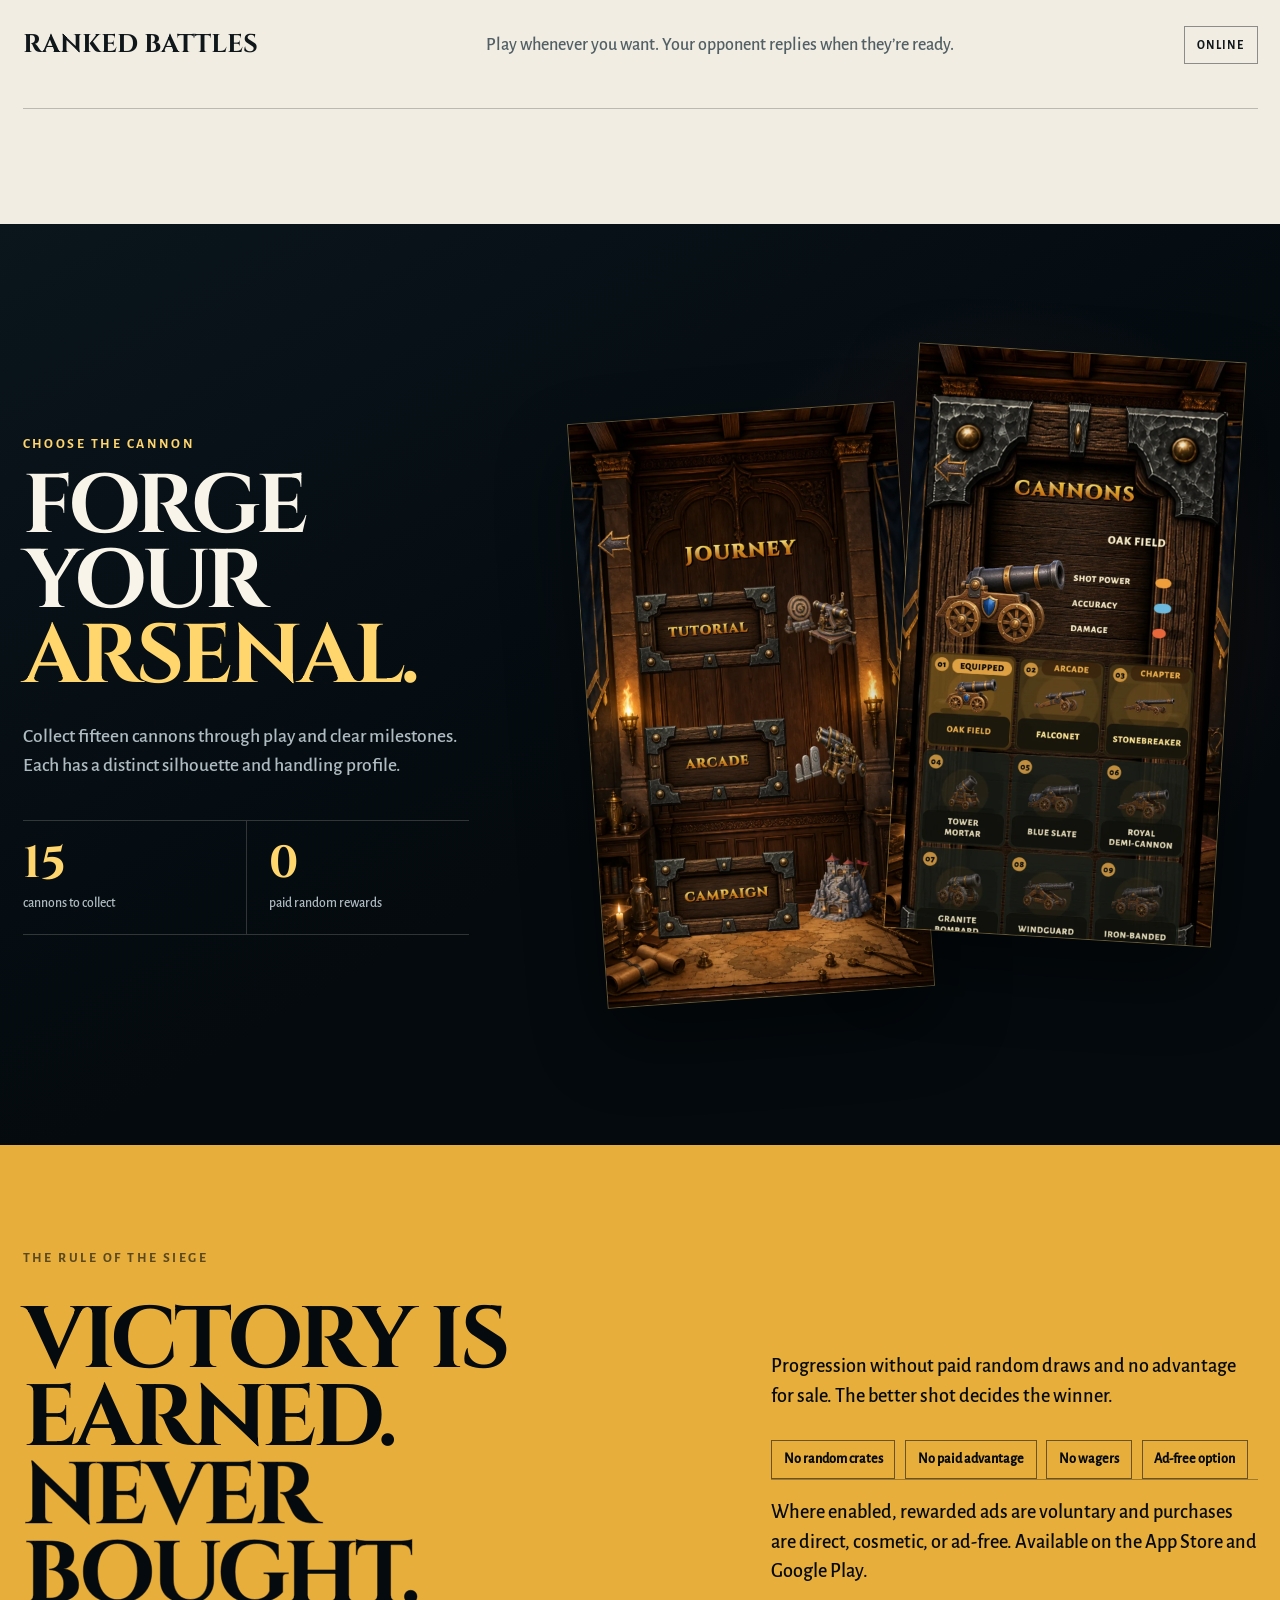
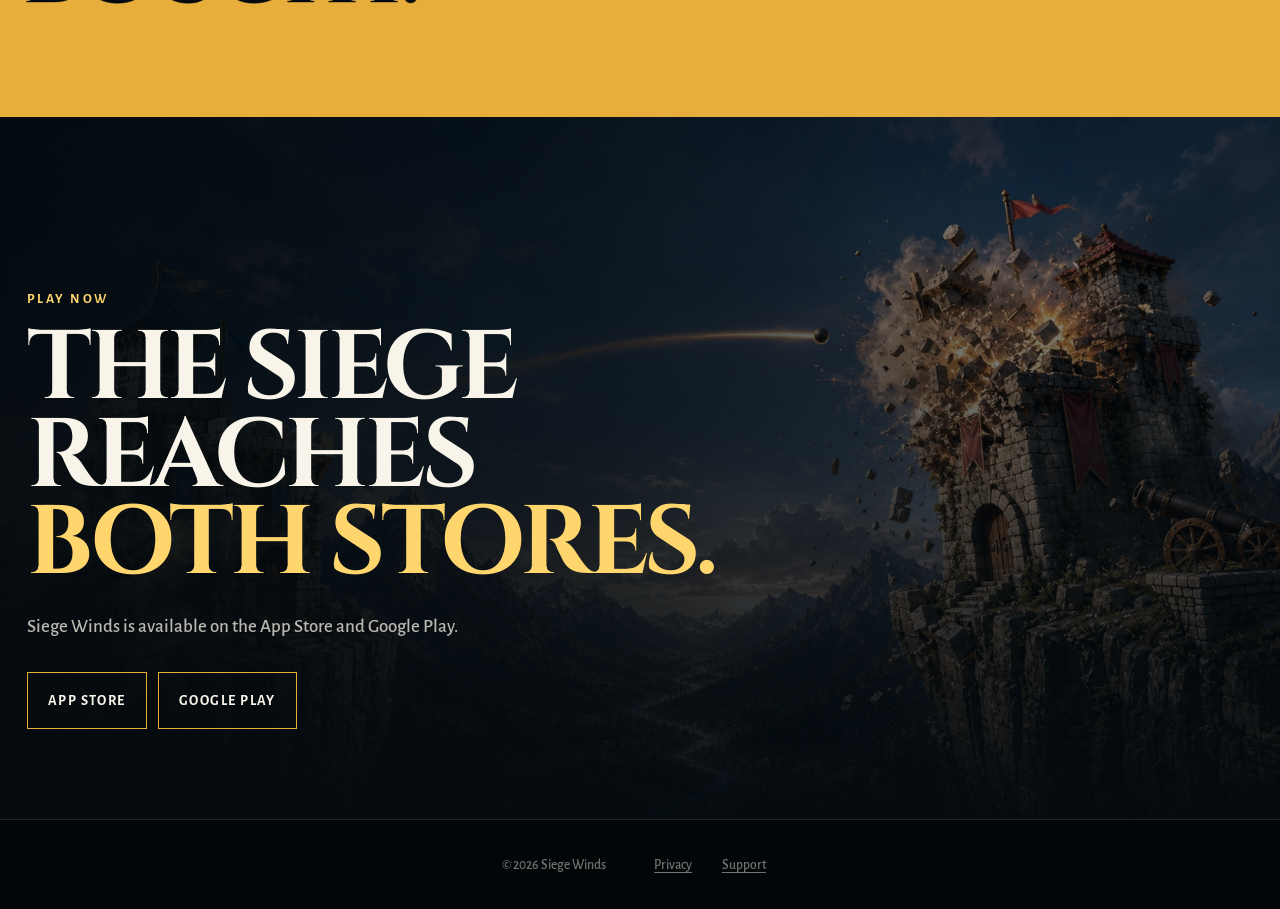
==== commit b4452d40: "Publish manually played sound preview Source: siege-winds-game 1d2a91e20397e55b017e5bd979ac249fc9661" ====
--- a/index.html
+++ b/index.html
@@ -93,7 +93,7 @@
         <h2 id="preview-title">See the game <span>in action.</span></h2>
       </div>
       <video class="gameplay-preview__video" controls playsinline preload="none" width="1080" height="1920" poster="assets/images/gameplay-preview-poster.png">
-        <source src="assets/media/first-gameplay-fr.mp4" type="video/mp4">
+        <source src="assets/media/first-gameplay-sound-fr.mp4" type="video/mp4">
         Your browser does not support this video.
       </video>
     </section>
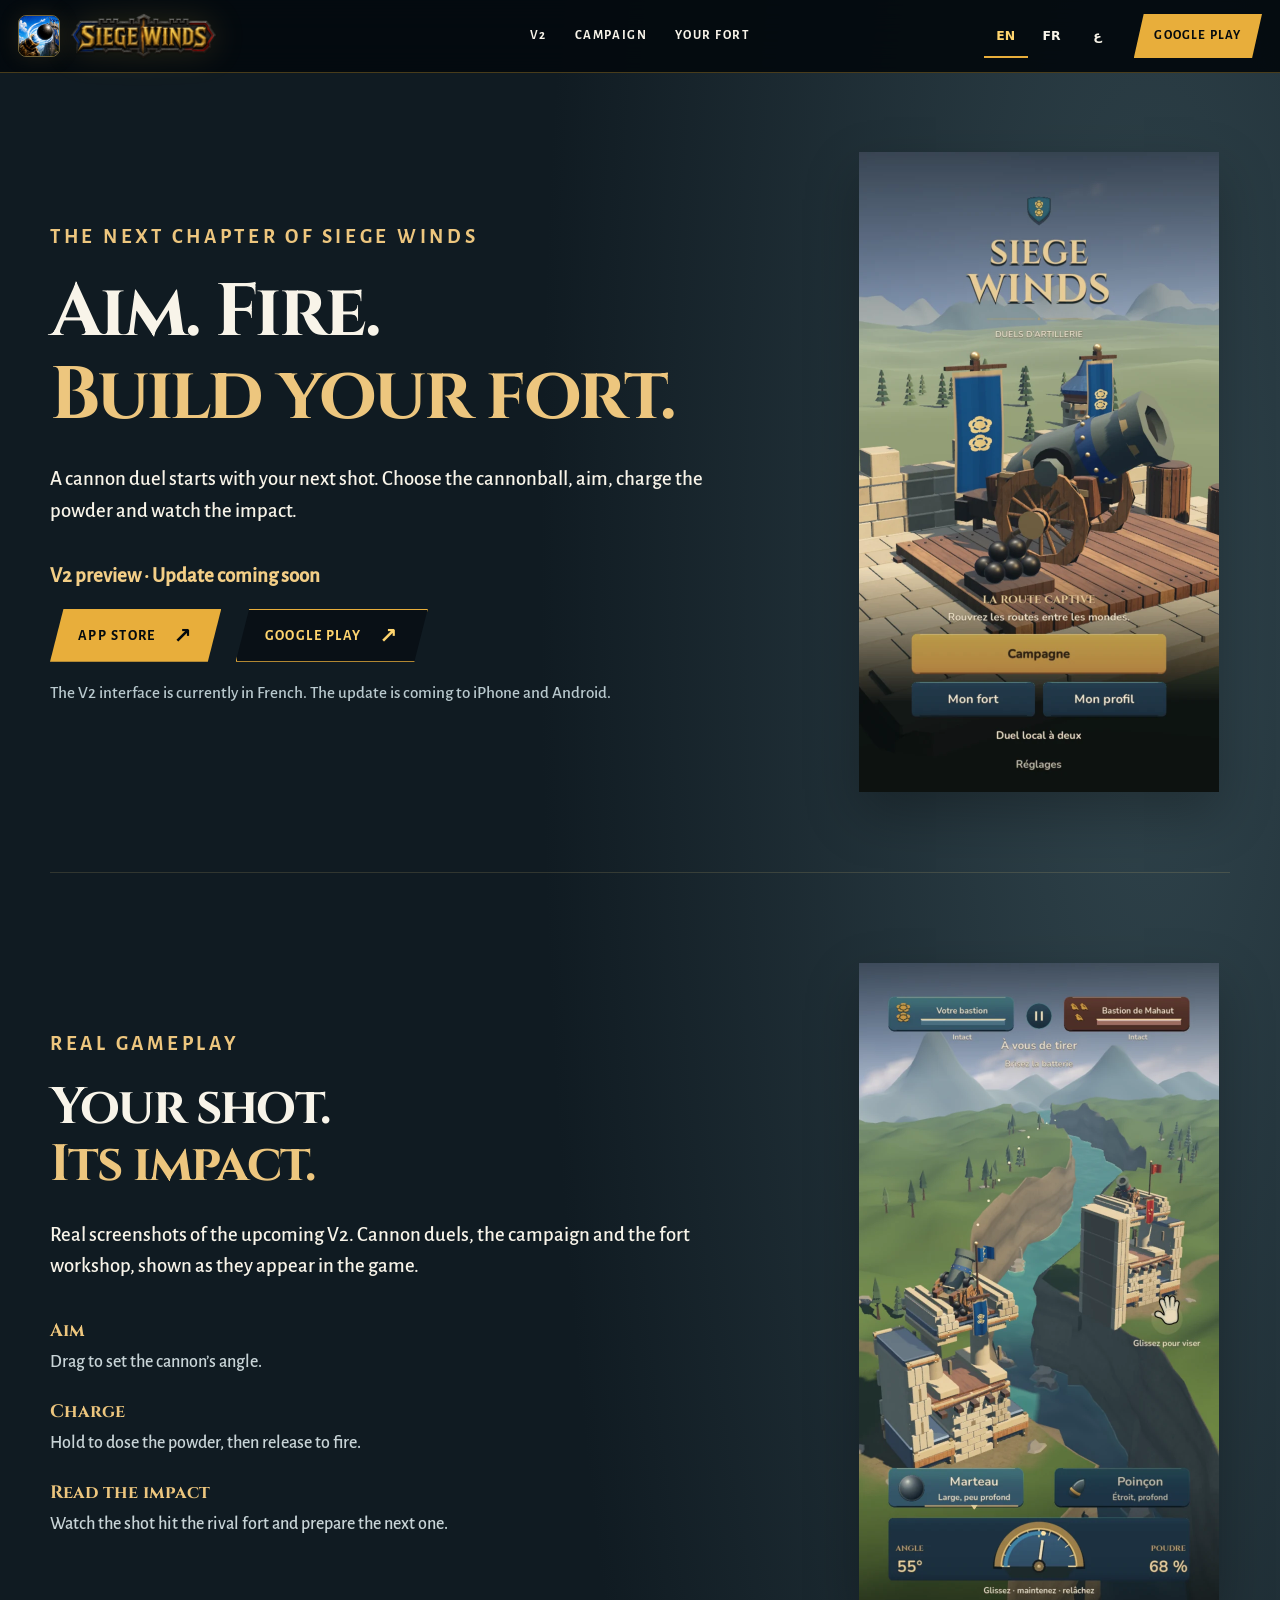
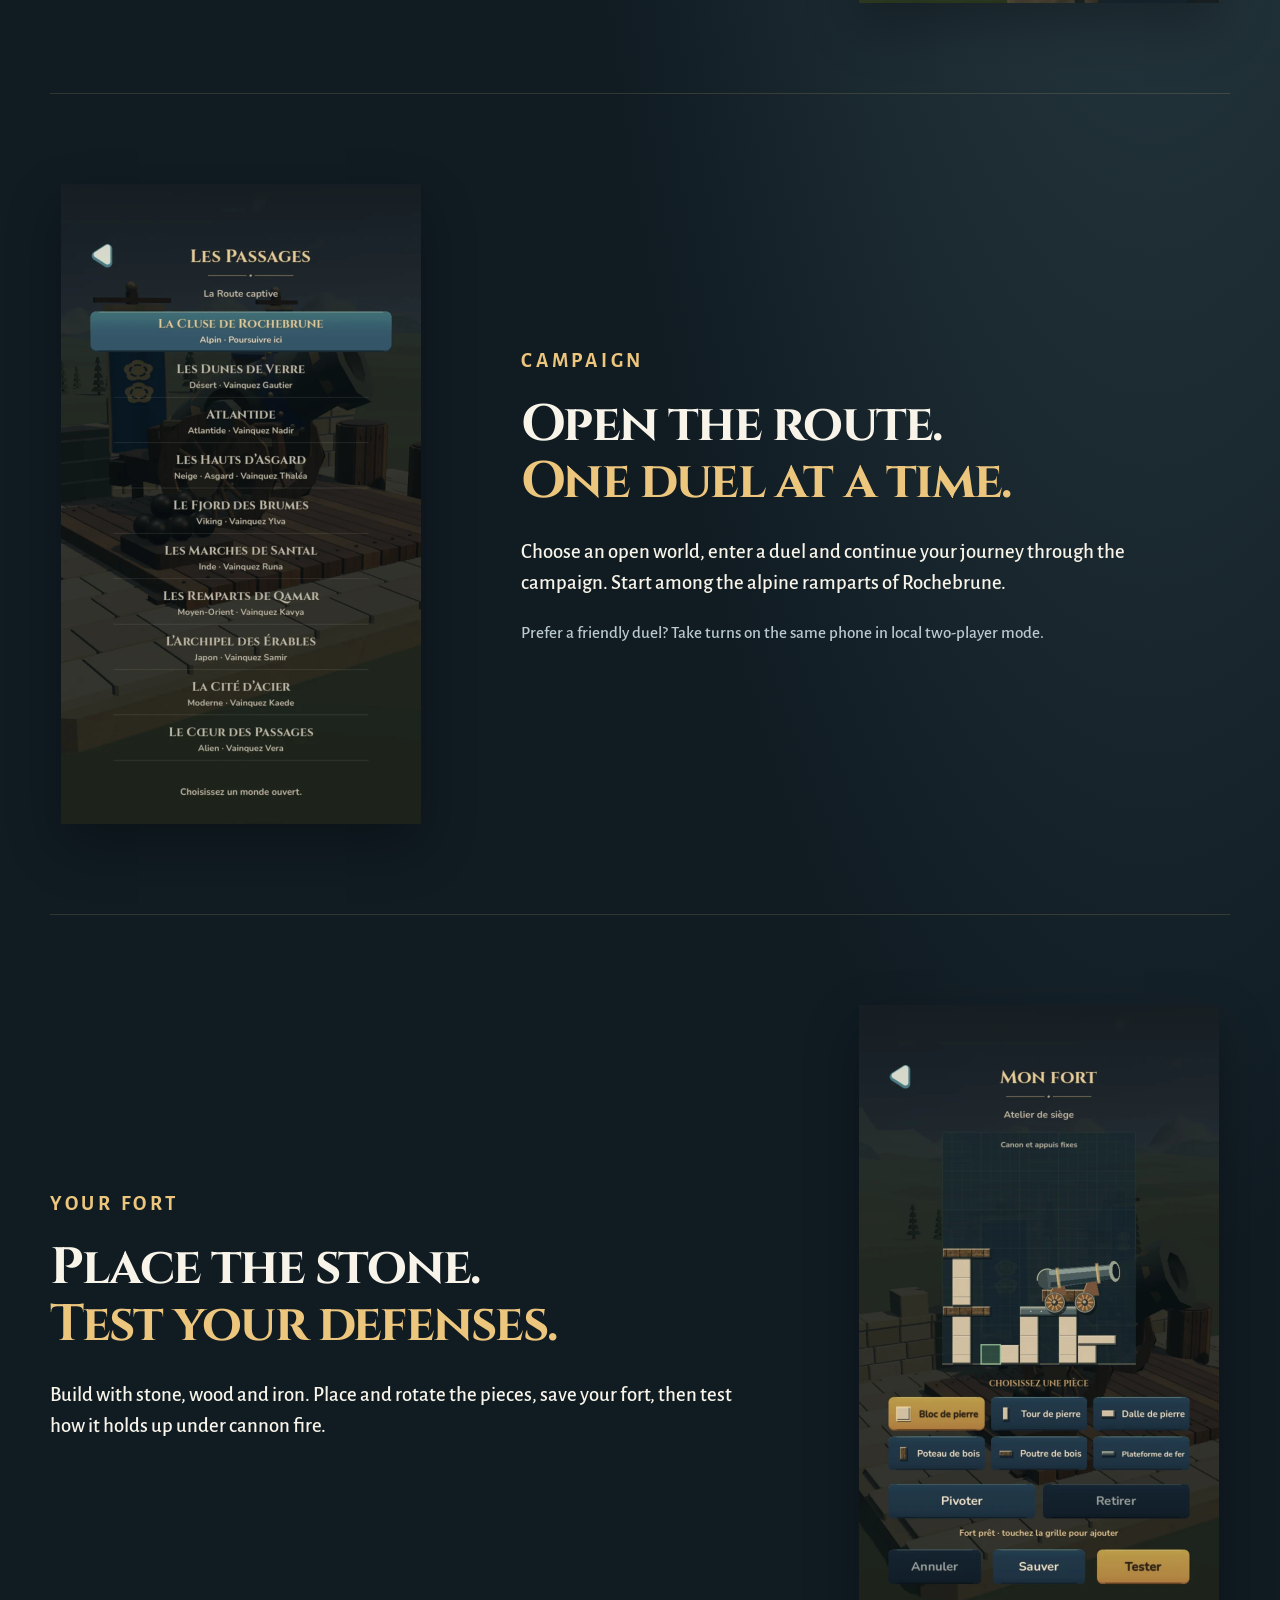
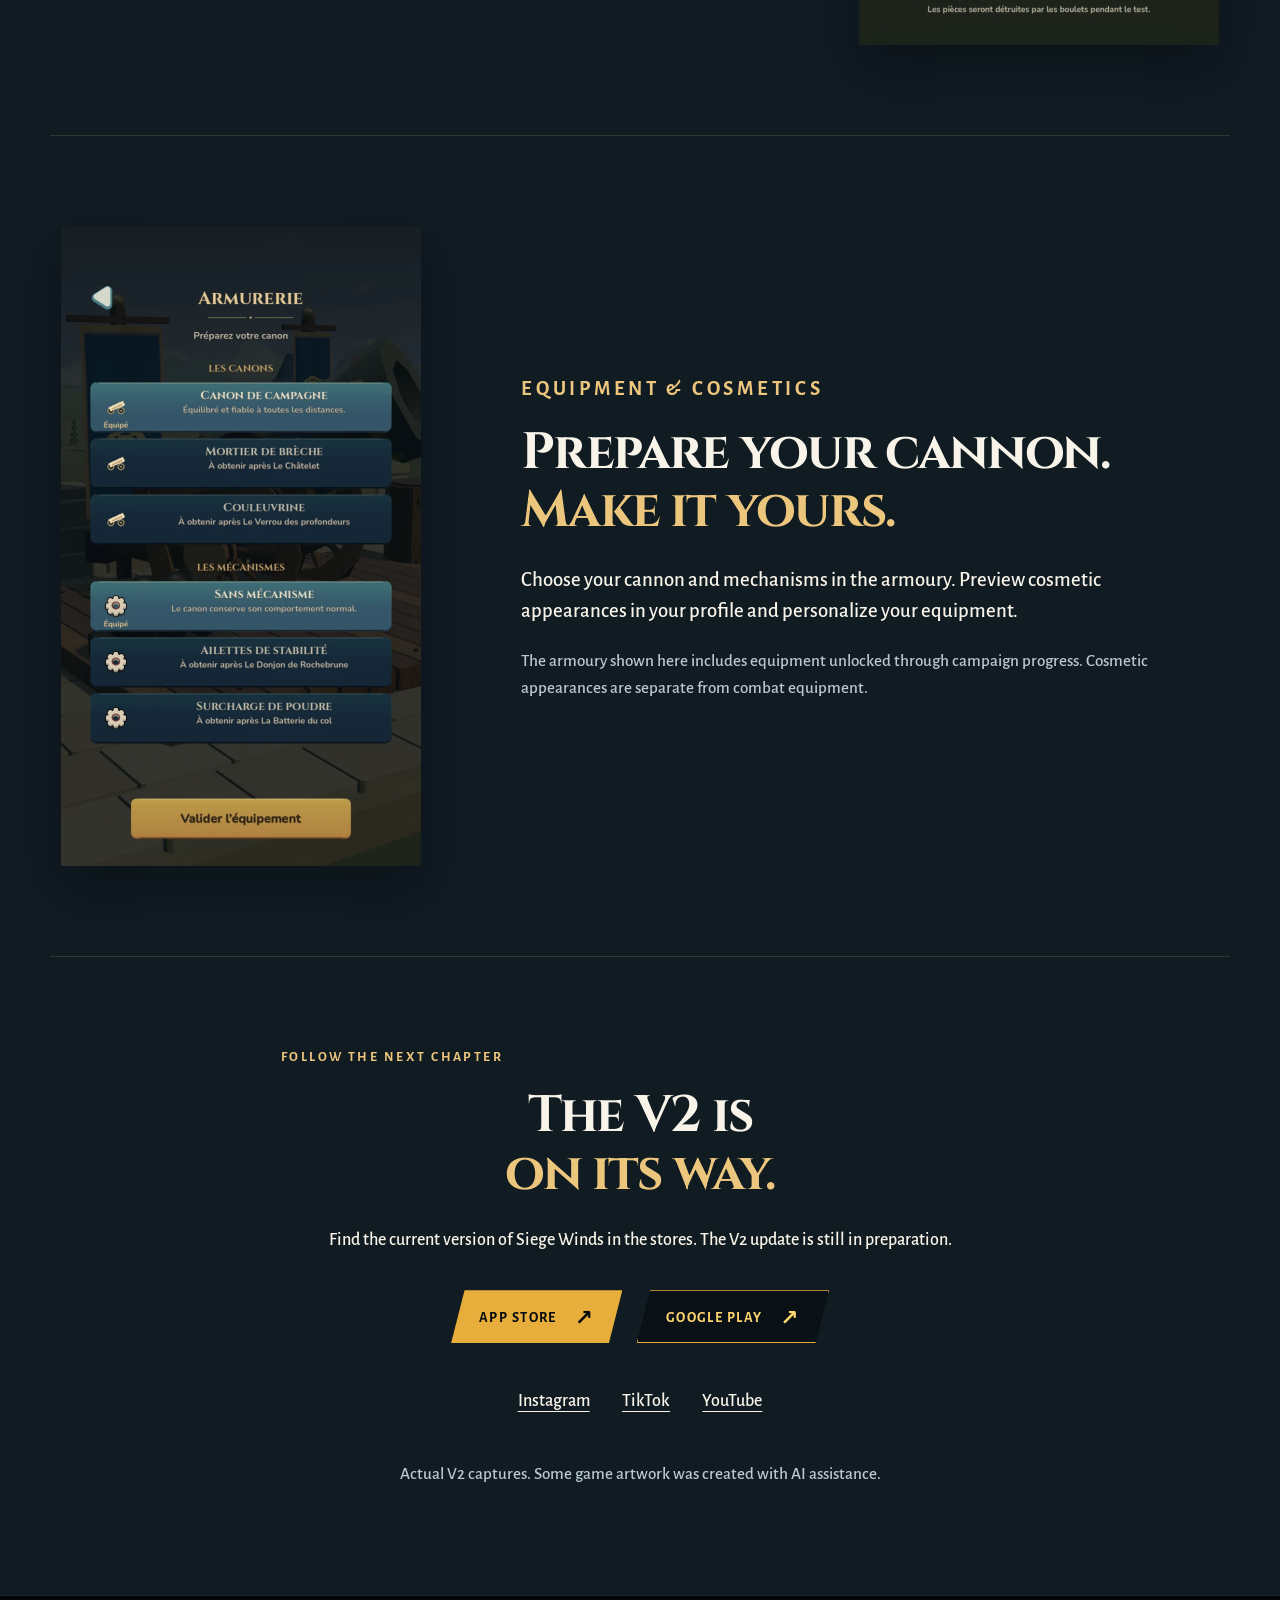
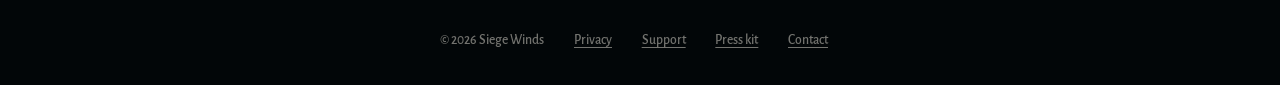
==== commit 33538d53: "Present upcoming Siege Winds V2 with real gameplay captures Replace obsolete V1 mode promises in EN," ====
--- a/index.html
+++ b/index.html
@@ -1,225 +1,52 @@
 <!DOCTYPE html>
-<!--
-THESIS: Siege Winds presents one unforgettable promise: take the shot that physically brings a rival fortress down.
-OWN-WORLD: Alpine night, monumental stone keeps, iron cannonwork, blue/red war banners, forge-gold command bars, and impact-lit smoke.
-STORY: Desire the decisive hit, understand the breach, make the three shot decisions, choose a duel, build an arsenal, trust the fair-play promise, then see the exact iOS and Android release status.
-FIRST VIEWPORT: A fixed black command bar above full-screen original impact art, a monumental fortress-destruction headline, one gold App Store action, and visible iOS/Android release status.
-FORM: Fortress Frontline Magazine, fourth grounded structure, seed 5fb05b3d.
--->
 <html lang="en">
 <head>
   <meta charset="utf-8">
   <meta name="viewport" content="width=device-width, initial-scale=1">
   <meta name="robots" content="index, follow, max-image-preview:large">
-  <meta name="description" content="Siege Winds is available on the App Store and Google Play. Set the cannon, breach the rival ramparts, and destroy the core.">
-  <meta property="og:type" content="website">
-  <meta property="og:site_name" content="Siege Winds">
-  <meta property="og:title" content="Siege Winds — Bring down the rival keep">
-  <meta property="og:description" content="Siege Winds is available on the App Store and Google Play. Choose the shot, breach the ramparts, and destroy the rival core.">
-  <meta property="og:url" content="https://siegewinds.com/">
-  <meta property="og:image" content="https://siegewinds.com/assets/images/hero-siege-impact-wide.webp">
-  <meta property="og:image:width" content="1672">
-  <meta property="og:image:height" content="941">
-  <meta property="og:locale" content="en_US">
-  <meta property="og:locale:alternate" content="fr_FR">
-  <meta property="og:locale:alternate" content="ar">
-  <meta name="twitter:card" content="summary_large_image">
+  <meta name="description" content="Preview Siege Winds V2: cannon duels, a campaign, forts to build and cosmetic customization. Upcoming update for iPhone and Android; game interface currently in French.">
+  <title>Siege Winds V2 | Cannon duels, campaign &amp; fort building</title>
   <link rel="canonical" href="https://siegewinds.com/">
   <link rel="alternate" hreflang="en" href="https://siegewinds.com/">
   <link rel="alternate" hreflang="fr" href="https://siegewinds.com/fr.html">
   <link rel="alternate" hreflang="ar" href="https://siegewinds.com/ar.html">
   <link rel="alternate" hreflang="x-default" href="https://siegewinds.com/">
+  <meta property="og:type" content="website">
+  <meta property="og:site_name" content="Siege Winds">
+  <meta property="og:title" content="Siege Winds V2 | Cannon duels, campaign &amp; fort building">
+  <meta property="og:description" content="Preview Siege Winds V2: cannon duels, a campaign, forts to build and cosmetic customization. Upcoming update for iPhone and Android; game interface currently in French.">
+  <meta property="og:url" content="https://siegewinds.com/">
+  <meta property="og:image" content="https://siegewinds.com/assets/images/v2/v2-02-duel.webp">
+  <meta property="og:image:width" content="720">
+  <meta property="og:image:height" content="1280">
+  <meta property="og:locale" content="en_US">
+  <meta name="twitter:card" content="summary_large_image">
   <link rel="icon" href="assets/images/app-icon-256.png" type="image/png">
-  <link rel="preload" href="assets/images/hero-siege-impact-wide.webp" as="image" media="(min-width: 721px)">
-  <link rel="preload" href="assets/images/hero-siege-impact-mobile.webp" as="image" media="(max-width: 720px)">
   <link rel="stylesheet" href="landing.css">
   <script src="campaign-links.js" defer></script>
-  <title>Siege Winds — Bring down the rival keep · Available on iOS and Android</title>
+  <script type="application/ld+json">{"@context": "https://schema.org", "@type": "VideoGame", "name": "Siege Winds", "url": "https://siegewinds.com/", "description": "Preview Siege Winds V2: cannon duels, a campaign, forts to build and cosmetic customization. Upcoming update for iPhone and Android; game interface currently in French.", "image": "https://siegewinds.com/assets/images/v2/v2-02-duel.webp", "gamePlatform": ["iOS", "Android"], "inLanguage": "fr"}</script>
 </head>
-<body class="landing-page">
-  <a class="skip-link" href="#main-content">Skip to the siege</a>
-
-  <header class="campaign-header">
-    <div class="campaign-header__inner">
-      <a class="brand-lockup" href="index.html" aria-label="Siege Winds home">
-        <img class="brand-lockup__mark" src="assets/images/app-icon-256.png" width="256" height="256" alt="">
-        <img class="brand-lockup__wordmark" src="assets/images/siege-winds-logo.png" width="1200" height="371" alt="">
-      </a>
-      <nav class="campaign-nav" aria-label="Main navigation">
-        <a href="#gameplay">The siege</a>
-        <a href="#modes">Modes</a>
-        <a href="#arsenal">Arsenal</a>
-        <a href="#fair-play">Rules</a>
-      </nav>
-      <div class="header-actions">
-        <nav class="language-nav" aria-label="Language">
-          <a href="index.html" lang="en" aria-current="page">EN</a>
-          <a href="fr.html" lang="fr">FR</a>
-          <a href="ar.html" lang="ar" hreflang="ar">ع</a>
-        </nav>
-        <a class="header-status" href="https://play.google.com/store/apps/details?id=com.siegewinds.game" aria-label="Get Siege Winds on Google Play">Google Play</a>
-      </div>
-    </div>
-  </header>
-
+<body class="landing-page v2-page">
+  <a class="skip-link" href="#main-content">Skip to content</a>
+  <header class="campaign-header"><div class="campaign-header__inner">
+    <a class="brand-lockup" href="index.html" aria-label="Siege Winds home"><img class="brand-lockup__mark" src="assets/images/app-icon-256.png" width="256" height="256" alt=""><img class="brand-lockup__wordmark" src="assets/images/siege-winds-logo.png" width="1200" height="371" alt="Siege Winds"></a>
+    <nav class="campaign-nav" aria-label="Main navigation"><a href="#gameplay">V2</a><a href="#campaign">Campaign</a><a href="#fort">Your fort</a></nav>
+    <div class="header-actions"><nav class="language-nav" aria-label="Language"><a href="index.html" lang="en" aria-current="page">EN</a><a href="fr.html" lang="fr">FR</a><a href="ar.html" lang="ar">ع</a></nav><a class="header-status" href="https://play.google.com/store/apps/details?id=com.siegewinds.game" lang="en">Google Play</a></div>
+  </div></header>
   <main id="main-content">
-    <section class="landing-hero" aria-labelledby="hero-title">
-      <picture class="landing-hero__media">
-        <source media="(max-width: 720px)" srcset="assets/images/hero-siege-impact-mobile.webp">
-        <img class="landing-hero__art" src="assets/images/hero-siege-impact-wide.webp" width="1672" height="941" fetchpriority="high" alt="A blue stone keep fires across an alpine valley as the rival red keep erupts in a decisive impact.">
-      </picture>
-      <div class="landing-hero__content">
-        <p class="campaign-kicker">Artillery duels at the ramparts</p>
-        <img class="hero-wordmark" src="assets/images/siege-winds-logo.png" width="1200" height="371" alt="Siege Winds">
-        <h1 id="hero-title">Bring down the <span>rival keep.</span></h1>
-        <p class="landing-hero__lead">Set the cannon. Judge the range. Open a breach. Every shot shakes the ramparts until the core lies exposed.</p>
-        <div class="hero-actions">
-          <div class="store-actions">
-            <a class="campaign-button" href="https://apps.apple.com/app/siege-winds/id6785037486" aria-label="View Siege Winds on the App Store">App Store <span aria-hidden="true">↗</span></a>
-            <a class="campaign-button campaign-button--secondary" href="https://play.google.com/store/apps/details?id=com.siegewinds.game" aria-label="Get Siege Winds on Google Play">Google Play <span aria-hidden="true">↗</span></a>
-          </div>
-          <div class="release-lockup">
-            <strong>Free download: iPhone &amp; Android</strong>
-            <span>Play solo or 2-player on one phone</span>
-          </div>
-        </div>
-        <p class="platform-note">Play Solo vs AI · Local 1v1 · Campaign · Arcade</p>
-      </div>
-      <p class="hero-caption" aria-hidden="true">One cannonball can decide the siege.</p>
+    <section class="v2-hero v2-wrap" aria-labelledby="hero-title">
+      <div class="v2-copy"><p class="section-index">The next chapter of Siege Winds</p><h1 id="hero-title">Aim. Fire.<br><span>Build your fort.</span></h1><p class="v2-lead">A cannon duel starts with your next shot. Choose the cannonball, aim, charge the powder and watch the impact.</p><p class="v2-status">V2 preview · Update coming soon</p><div class="v2-store-actions"><a class="campaign-button" href="https://apps.apple.com/app/siege-winds/id6785037486" lang="en">App Store <span aria-hidden="true">↗</span></a><a class="campaign-button campaign-button--secondary" href="https://play.google.com/store/apps/details?id=com.siegewinds.game" lang="en">Google Play <span aria-hidden="true">↗</span></a></div><p class="v2-note">The V2 interface is currently in French. The update is coming to iPhone and Android.</p></div>
+      <figure class="v2-screen v2-hero-screen"><img src="assets/images/v2/v2-01-accueil.webp" width="720" height="1280" alt="Siege Winds V2 home screen in French, showing the campaign, fort workshop, player profile and local duel" fetchpriority="high"></figure>
     </section>
-
-    <section class="gameplay-preview" aria-labelledby="preview-title">
-      <div class="gameplay-preview__copy">
-        <h2 id="preview-title">See the game <span>in action.</span></h2>
-      </div>
-      <video class="gameplay-preview__video" controls playsinline preload="none" width="1080" height="1920" poster="assets/images/gameplay-preview-poster.png">
-        <source src="assets/media/first-gameplay-sound-fr.mp4" type="video/mp4">
-        Your browser does not support this video.
-      </video>
+    <section class="v2-section v2-wrap" id="gameplay" aria-labelledby="gameplay-title">
+      <div class="v2-copy"><p class="section-index">Real gameplay</p><h2 id="gameplay-title">Your shot.<br><span>Its impact.</span></h2><p>Real screenshots of the upcoming V2. Cannon duels, the campaign and the fort workshop, shown as they appear in the game.</p><div class="v2-steps"><div><h3>Aim</h3><p>Drag to set the cannon’s angle.</p></div><div><h3>Charge</h3><p>Hold to dose the powder, then release to fire.</p></div><div><h3>Read the impact</h3><p>Watch the shot hit the rival fort and prepare the next one.</p></div></div></div>
+      <figure class="v2-screen"><img src="assets/images/v2/v2-02-duel.webp" width="720" height="1280" loading="lazy" alt="Actual Siege Winds V2 duel with aiming and powder controls"></figure>
     </section>
-
-    <div class="command-strip" role="group" aria-label="The four steps of a shot">
-      <span>Find the weak point</span><i aria-hidden="true">◆</i>
-      <span>Set the cannon</span><i aria-hidden="true">◆</i>
-      <span>Open the breach</span><i aria-hidden="true">◆</i>
-      <span>Reach the core</span>
-    </div>
-
-    <section class="impact-section" id="duel" aria-labelledby="impact-title">
-      <div class="impact-visual">
-        <p class="visual-stamp">Siege Winds visual · Current art direction</p>
-        <img src="assets/images/hero-siege-impact-mobile.webp" width="941" height="1672" loading="lazy" alt="A blue stone keep fires across an alpine valley as the rival red keep erupts in a decisive impact.">
-      </div>
-      <div class="impact-copy">
-        <p class="section-index">The siege</p>
-        <h2 id="impact-title">One goal.<br><span>Bring it down.</span></h2>
-        <p>Shake the stone. Break the supports. Open a breach to the core. The ramparts keep the mark of every shot: one fallen wall sets up the next.</p>
-        <div class="impact-verdict">
-          <strong>Aim. Fire. Open the breach.</strong>
-          <span>Destroy the exposed core before your rival reaches yours.</span>
-        </div>
-      </div>
-    </section>
-
-    <section class="field-report" id="gameplay" aria-labelledby="decision-title">
-      <svg class="story-trajectory" viewBox="0 0 1200 520" aria-hidden="true" focusable="false">
-        <path d="M35 452 C260 410 315 110 575 128 S880 390 1165 86"></path>
-        <circle cx="35" cy="452" r="8"></circle>
-        <circle cx="575" cy="128" r="8"></circle>
-        <circle class="impact-ring" cx="1165" cy="86" r="22"></circle>
-      </svg>
-      <div class="mechanic-layout">
-        <div class="section-copy">
-          <p class="section-index">Ready the shot</p>
-          <h2 id="decision-title">Every shot<br><span>shakes the keep.</span></h2>
-          <p class="section-lead">Choose the stretch of wall that must yield. Then turn the arc into a breach.</p>
-          <div class="decision-list">
-            <article class="decision">
-              <span class="decision__mark" aria-hidden="true">01</span>
-              <div><h3>Choose the cannonball</h3><p>Pick the shot that fits the target and the powder you can spend.</p></div>
-            </article>
-            <article class="decision">
-              <span class="decision__mark" aria-hidden="true">02</span>
-              <div><h3>Set the angle</h3><p>Raise or lower the cannon to clear the gorge and reach the fort.</p></div>
-            </article>
-            <article class="decision">
-              <span class="decision__mark" aria-hidden="true">03</span>
-              <div><h3>Load powder, then fire</h3><p>Commit the charge, release the shot, and read the damage.</p></div>
-            </article>
-          </div>
-        </div>
-        <figure class="phone-proof">
-          <span class="proof-label">Every decision leaves its mark on the ramparts</span>
-          <img src="assets/images/current-gameplay.webp" width="884" height="1920" loading="lazy" alt="Current Siege Winds mobile gameplay showing two alpine keeps and the artillery controls.">
-        </figure>
-      </div>
-    </section>
-
-    <section class="modes-section" id="modes" aria-labelledby="modes-title">
-      <div class="modes-intro">
-        <p class="section-index">Choose the battle</p>
-        <h2 id="modes-title">Choose your <span>siege.</span></h2>
-        <p>Five focused ways to take the field are included.</p>
-      </div>
-      <div class="battle-lines">
-        <article class="battle-line"><h3>Play Solo vs AI</h3><p>Jump straight into a fast artillery duel against the computer.</p><strong>Solo</strong></article>
-        <article class="battle-line"><h3>Local 1v1</h3><p>Pass the same phone, hand over the turn, and settle the rematch together.</p><strong>Same device</strong></article>
-        <article class="battle-line"><h3>Campaign</h3><p>Conquer 20 towers across river, desert, snow, and jungle worlds.</p><strong>Progression</strong></article>
-        <article class="battle-line"><h3>Arcade · Master Circuit</h3><p>Climb a 12-win Arcade route, then face three Master Circuit keeps.</p><strong>Master Circuit</strong></article>
-        <article class="battle-line"><h3>Ranked Battles</h3><p>Play whenever you want. Your opponent replies when they’re ready.</p><strong>Online</strong></article>
-      </div>
-    </section>
-
-    <section class="arsenal-section" id="arsenal" aria-labelledby="arsenal-title">
-      <div class="arsenal-copy">
-        <p class="section-index">Choose the cannon</p>
-        <h2 id="arsenal-title">Forge your <span>arsenal.</span></h2>
-        <p>Collect fifteen cannons through play and clear milestones. Each has a distinct silhouette and handling profile.</p>
-        <ul class="arsenal-facts">
-          <li><strong>15</strong><span>cannons to collect</span></li>
-          <li><strong>0</strong><span>paid random rewards</span></li>
-        </ul>
-      </div>
-      <div class="arsenal-stage" role="group" aria-label="Siege Winds progression screens from the current English release">
-        <img class="arsenal-stage__journey" src="assets/images/current-journey-hub.webp" width="884" height="1920" loading="lazy" alt="Current Siege Winds journey selection with tutorial, arcade, and campaign routes.">
-        <img class="arsenal-stage__collection" src="assets/images/current-cannon-collection.webp" width="884" height="1920" loading="lazy" alt="Current Siege Winds cannon collection showing several unlockable artillery pieces.">
-      </div>
-    </section>
-
-    <section class="oath-section" id="fair-play" aria-labelledby="oath-title">
-      <div class="oath">
-        <p class="section-index">The rule of the siege</p>
-        <h2 id="oath-title">Victory is earned.<br><span>Never bought.</span></h2>
-        <div class="oath-copy">
-          <p>Progression without paid random draws and no advantage for sale. The better shot decides the winner.</p>
-          <ul class="oath-list">
-            <li>No random crates</li><li>No paid advantage</li><li>No wagers</li><li>Ad-free option</li>
-          </ul>
-          <p class="oath-detail">Where enabled, rewarded ads are voluntary and purchases are direct, cosmetic, or ad-free. Available on the App Store and Google Play.</p>
-        </div>
-      </div>
-    </section>
-
-    <section class="final-call" id="release" aria-labelledby="final-title">
-      <img src="assets/images/hero-siege-impact-wide.webp" width="1672" height="941" loading="lazy" alt="" aria-hidden="true">
-      <div class="final-call__inner">
-        <p class="section-index">Play now</p>
-        <h2 id="final-title">The siege reaches<br><span>both stores.</span></h2>
-        <p>Siege Winds is available on the App Store and Google Play.</p>
-        <div class="final-actions">
-          <a class="final-status" href="https://apps.apple.com/app/siege-winds/id6785037486" aria-label="View Siege Winds on the App Store">App Store</a>
-          <a class="final-status" href="https://play.google.com/store/apps/details?id=com.siegewinds.game" aria-label="Get Siege Winds on Google Play">Google Play</a>
-        </div>
-      </div>
-    </section>
+    <section class="v2-section v2-section--reverse v2-wrap" id="campaign" aria-labelledby="campaign-title"><figure class="v2-screen"><img src="assets/images/v2/v2-05-mondes.webp" width="720" height="1280" alt="V2 campaign world selection in French" loading="lazy"></figure><div class="v2-copy"><p class="section-index">Campaign</p><h2 id="campaign-title">Open the route.<br><span>One duel at a time.</span></h2><p>Choose an open world, enter a duel and continue your journey through the campaign. Start among the alpine ramparts of Rochebrune.</p><p class="v2-note">Prefer a friendly duel? Take turns on the same phone in local two-player mode.</p></div></section>
+    <section class="v2-section v2-wrap" id="fort" aria-labelledby="fort-title"><div class="v2-copy"><p class="section-index">Your fort</p><h2 id="fort-title">Place the stone.<br><span>Test your defenses.</span></h2><p>Build with stone, wood and iron. Place and rotate the pieces, save your fort, then test how it holds up under cannon fire.</p></div><figure class="v2-screen"><img src="assets/images/v2/v2-04-atelier-fort.webp" width="720" height="1280" alt="V2 fort workshop showing placed building pieces and construction controls" loading="lazy"></figure></section>
+    <section class="v2-section v2-section--reverse v2-wrap" id="equipment" aria-labelledby="equipment-title"><figure class="v2-screen"><img src="assets/images/v2/v2-03-armurerie.webp" width="720" height="1280" alt="V2 armoury in French with cannons and mechanisms" loading="lazy"></figure><div class="v2-copy"><p class="section-index">Equipment & cosmetics</p><h2 id="equipment-title">Prepare your cannon.<br><span>Make it yours.</span></h2><p>Choose your cannon and mechanisms in the armoury. Preview cosmetic appearances in your profile and personalize your equipment.</p><p class="v2-note">The armoury shown here includes equipment unlocked through campaign progress. Cosmetic appearances are separate from combat equipment.</p></div></section>
+    <section class="v2-release v2-wrap" id="release" aria-labelledby="release-title"><p class="section-index">Follow the next chapter</p><h2 id="release-title">The V2 is<br><span>on its way.</span></h2><p>Find the current version of Siege Winds in the stores. The V2 update is still in preparation.</p><div class="v2-store-actions"><a class="campaign-button" href="https://apps.apple.com/app/siege-winds/id6785037486" lang="en">App Store <span aria-hidden="true">↗</span></a><a class="campaign-button campaign-button--secondary" href="https://play.google.com/store/apps/details?id=com.siegewinds.game" lang="en">Google Play <span aria-hidden="true">↗</span></a></div><nav class="v2-social" aria-label="Follow Siege Winds"><a href="https://www.instagram.com/siegewinds.game/">Instagram</a><a href="https://www.tiktok.com/@siegewinds">TikTok</a><a href="https://www.youtube.com/@siegewinds">YouTube</a></nav><p class="v2-note">Actual V2 captures. Some game artwork was created with AI assistance.</p></section>
   </main>
-
-  <footer class="landing-footer">
-    <p>© 2026 Siege Winds</p>
-    <nav aria-label="Information">
-      <a href="privacy.html">Privacy</a>
-      <a href="support.html">Support</a>
-    </nav>
-  </footer>
+  <footer class="landing-footer"><p>© 2026 Siege Winds</p><nav aria-label="Information"><a href="privacy.html">Privacy</a><a href="support.html">Support</a><a href="press.html">Press kit</a><a href="mailto:contact@siegewinds.com">Contact</a></nav></footer>
 </body>
 </html>
--- a/landing.css
+++ b/landing.css
@@ -1645,6 +1645,64 @@
   }
 }
 
+.v2-page {
+  background: radial-gradient(ellipse at 90% 12%, #30444c 0, transparent 34rem), #101b22 !important;
+}
+.v2-wrap { width: min(1180px, calc(100% - 80px)); margin-inline: auto; }
+.v2-page main { padding-top: var(--header-height); }
+.v2-page :is(h1, h2, h3) { font-family: "Cinzel", Georgia, serif; font-weight: 700; }
+.v2-page :is(h1, h2) { margin: 0 0 1.4rem; line-height: 1.12; letter-spacing: -.035em; }
+.v2-page h1 { font-size: clamp(2.6rem, 5.8vw, 4.8rem); }
+.v2-page h2 { font-size: clamp(2rem, 4vw, 3.3rem); }
+.v2-page :is(h1, h2) span { color: #edc67e; }
+.v2-page p { max-width: 38rem; }
+.v2-page .section-index { margin: 0 0 1.1rem; color: #edc67e; }
+.v2-hero, .v2-section { display: grid; grid-template-columns: minmax(0, 1.3fr) minmax(240px, .7fr); align-items: center; gap: clamp(3rem, 7vw, 7rem); padding-block: 4rem; }
+.v2-hero { min-height: min(800px, calc(100svh - var(--header-height))); }
+.v2-lead { font-size: 1.3rem; line-height: 1.55; }
+.v2-status { margin-block: 1.8rem 1rem; color: #f3ce86; font-weight: 700; }
+.v2-store-actions { display: flex; flex-wrap: wrap; gap: .8rem; }
+.v2-page .campaign-button { min-height: 52px; justify-content: center; font-size: .8rem; }
+.v2-note { color: #b9c9ce; font-size: .95rem; line-height: 1.6; }
+.v2-screen { width: 100%; max-width: 360px; margin: 0; justify-self: center; }
+.v2-screen :is(img, video) { display: block; width: 100%; height: auto; aspect-ratio: 9 / 16; object-fit: contain; background: #152027; box-shadow: 0 22px 50px #0004; }
+.v2-section { border-top: 1px solid #d4bc782b; padding-block: 5rem; }
+.v2-section--reverse { grid-template-columns: minmax(240px, .7fr) minmax(0, 1.3fr); }
+.v2-copy > p { font-size: 1.15rem; }
+.v2-copy > .v2-note { font-size: .95rem; }
+.v2-steps { display: grid; gap: 1.2rem; margin-block-start: 2rem; }
+.v2-steps h3 { margin: 0 0 .3rem; font-size: 1rem; color: #edc67e; }
+.v2-steps p { margin: 0; color: #c8d4d7; }
+.v2-release { padding-block: 5rem; border-top: 1px solid #d4bc782b; text-align: center; }
+.v2-release p { margin-inline: auto; }
+.v2-release .v2-store-actions { justify-content: center; margin-block: 2rem; }
+.v2-social { display: flex; flex-wrap: wrap; justify-content: center; gap: 1.8rem; margin-block: 2rem; }
+.v2-social a { padding-block: .5rem; text-underline-offset: .3em; }
+.v2-page .landing-footer { flex-wrap: wrap; gap: 1rem; }
+.v2-page .landing-footer nav { flex-wrap: wrap; }
+.v2-page[dir="rtl"] :is(h1, h2, h3) { font-family: Tahoma, Arial, sans-serif; letter-spacing: 0; line-height: 1.4; }
+@media (max-width: 1050px) {
+  .v2-page .campaign-header__inner { grid-template-columns: 1fr auto; }
+  .v2-page .campaign-nav { display: none; }
+  .v2-hero, .v2-section { gap: 2.5rem; }
+}
+@media (max-width: 720px) {
+  .v2-wrap { width: calc(100% - 40px); }
+  .v2-page .campaign-header__inner { width: calc(100% - 24px); gap: .6rem; }
+  .v2-page .brand-lockup__wordmark { width: 6rem; }
+  .v2-page .header-status { display: none; }
+  .v2-page .language-nav a { min-width: 36px; }
+  .v2-hero, .v2-section, .v2-section--reverse { grid-template-columns: 1fr; gap: 2.2rem; padding-block: 2.6rem; }
+  .v2-hero { min-height: 0; }
+  .v2-page h1 { font-size: clamp(2.2rem, 9.5vw, 3.2rem); }
+  .v2-page h2 { font-size: clamp(1.9rem, 7.7vw, 2.6rem); }
+  .v2-section--reverse .v2-copy { grid-row: 1; }
+  .v2-screen { max-width: 330px; }
+  .v2-copy > p { font-size: 1.1rem; }
+  .v2-page .v2-store-actions .campaign-button { flex: 1 1 130px; padding-inline: 1rem; }
+  .v2-release { padding-block: 3rem; }
+}
+
 @media (prefers-reduced-motion: reduce) {
   html {
     scroll-behavior: auto;
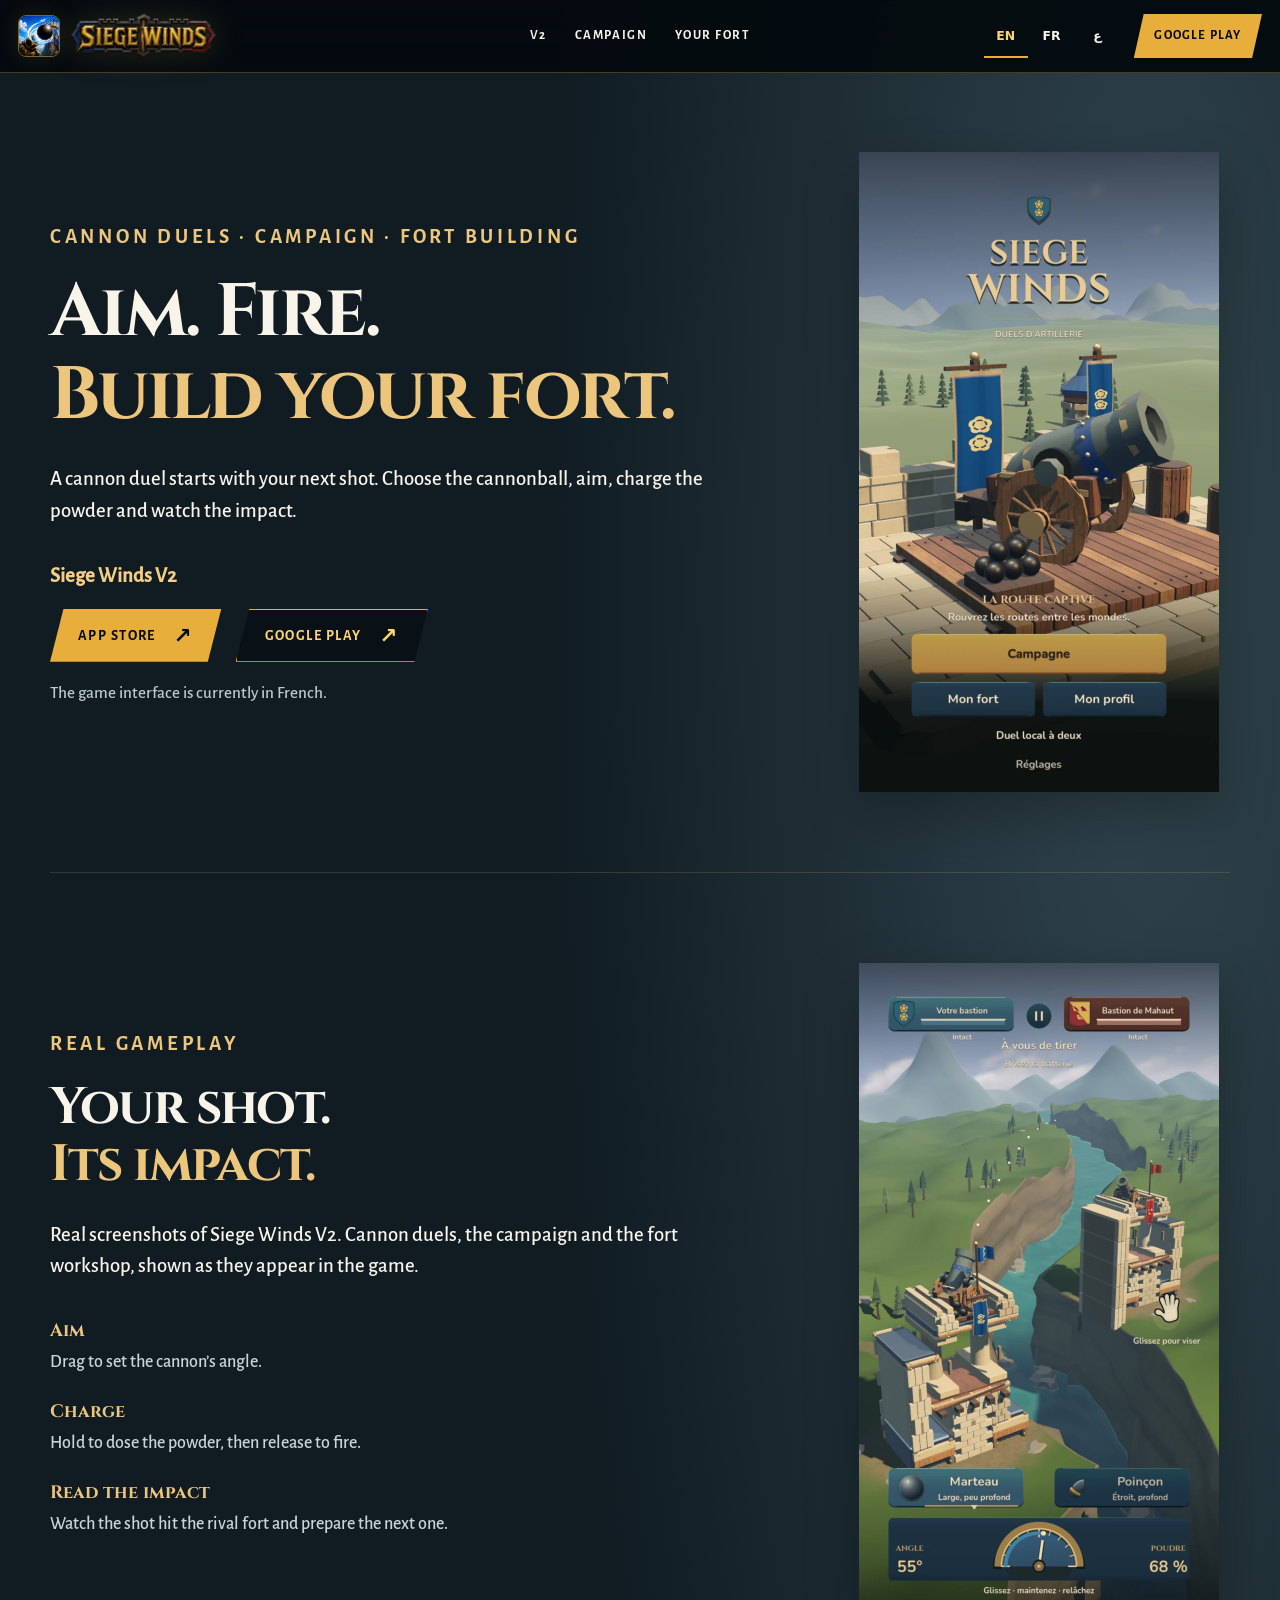
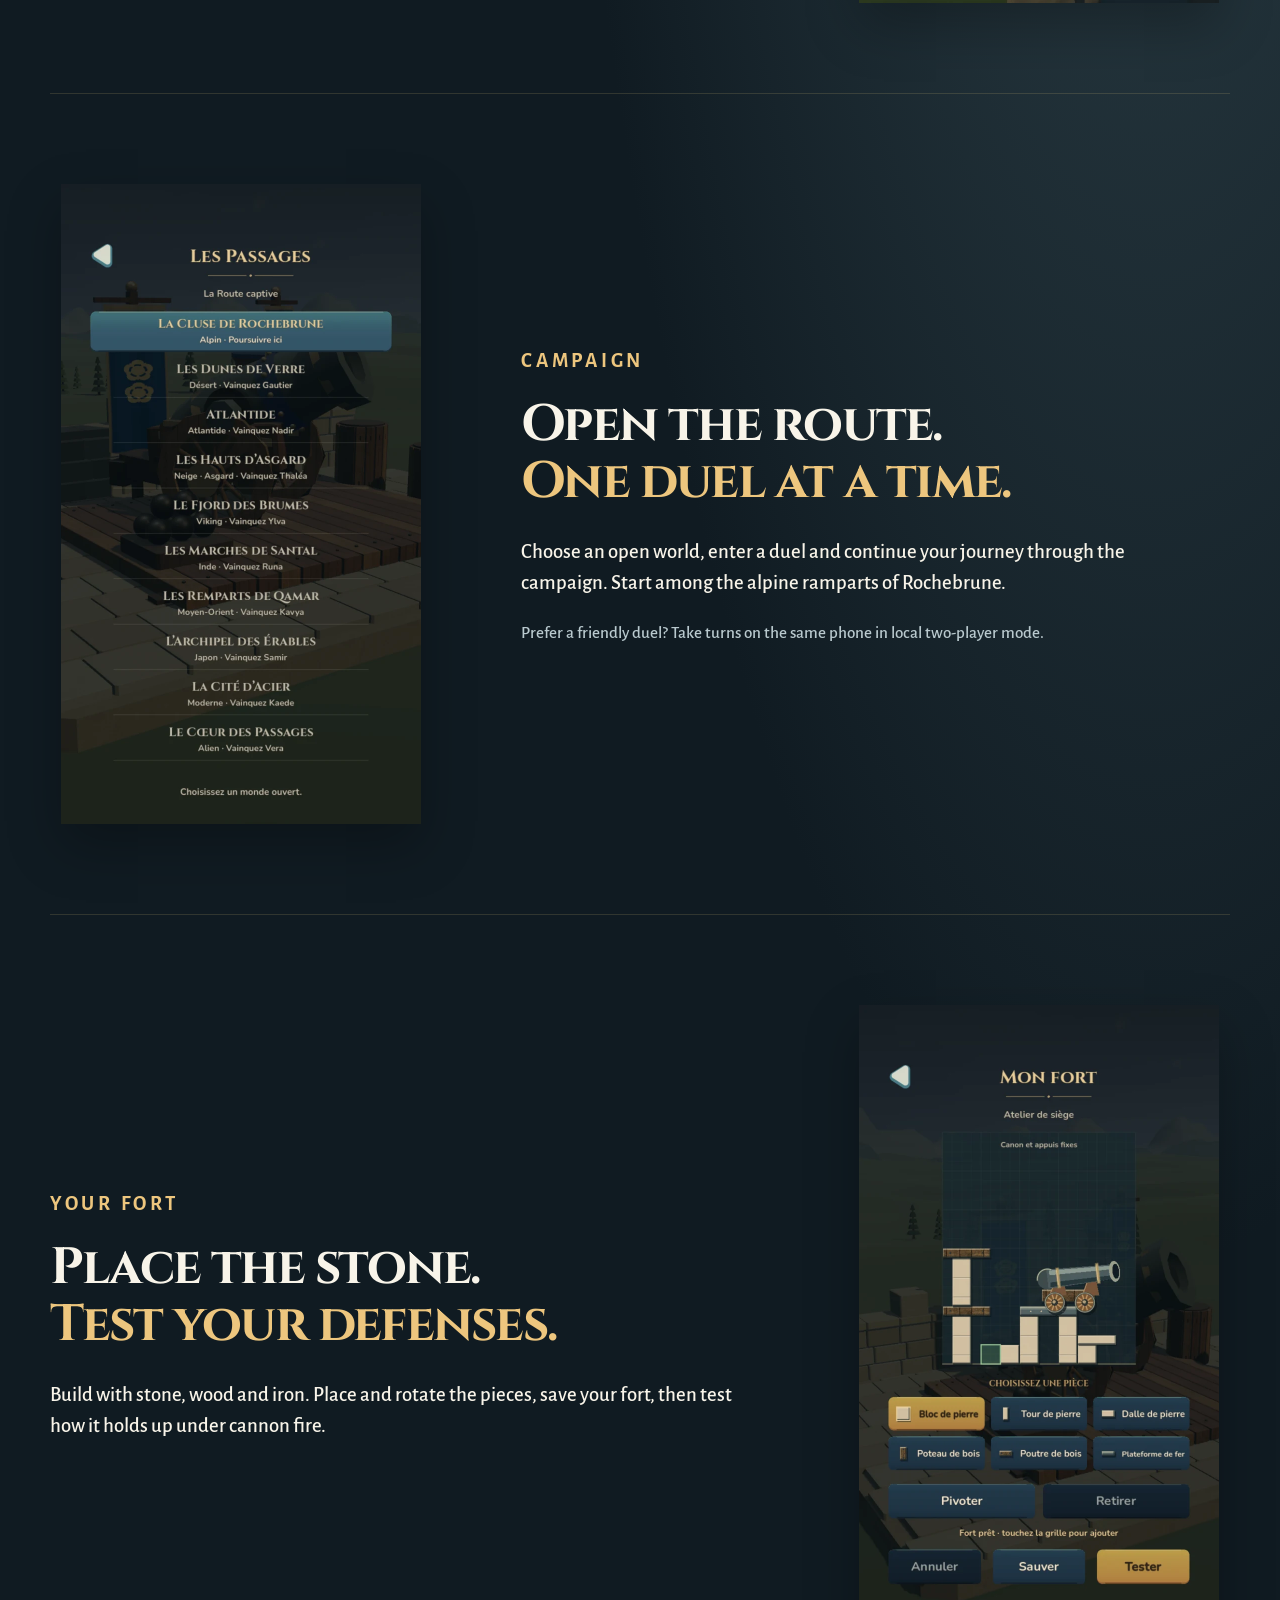
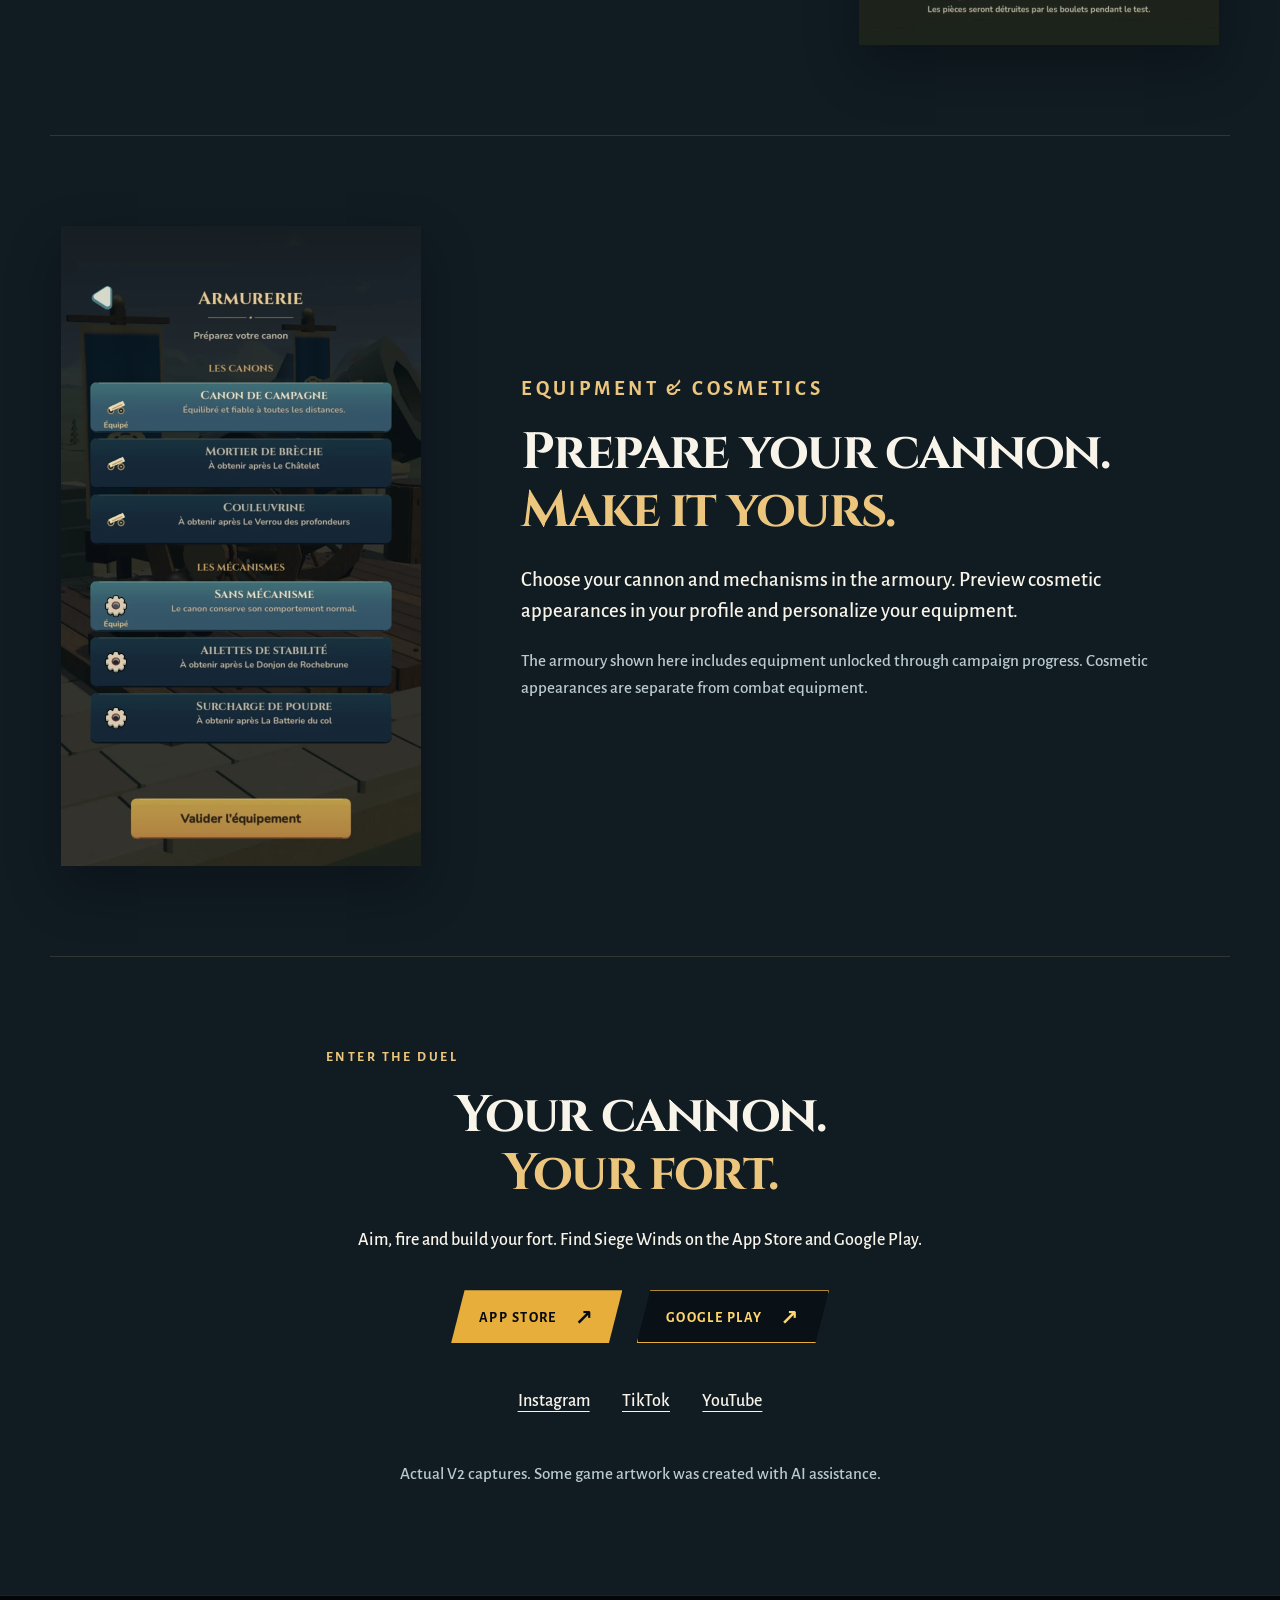
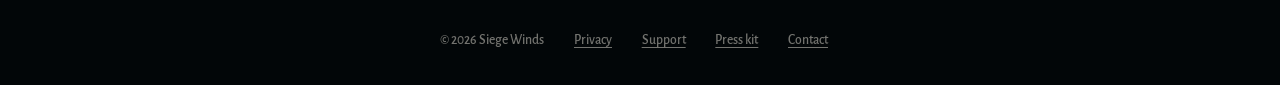
==== commit ffcd12d6: "Present Siege Winds V2 in the present tense Apply the user request to remove upcoming and preview re" ====
--- a/index.html
+++ b/index.html
@@ -4,7 +4,7 @@
   <meta charset="utf-8">
   <meta name="viewport" content="width=device-width, initial-scale=1">
   <meta name="robots" content="index, follow, max-image-preview:large">
-  <meta name="description" content="Preview Siege Winds V2: cannon duels, a campaign, forts to build and cosmetic customization. Upcoming update for iPhone and Android; game interface currently in French.">
+  <meta name="description" content="Discover Siege Winds V2: cannon duels, a campaign, forts to build and cosmetic customization. A portrait mobile game; interface currently in French.">
   <title>Siege Winds V2 | Cannon duels, campaign &amp; fort building</title>
   <link rel="canonical" href="https://siegewinds.com/">
   <link rel="alternate" hreflang="en" href="https://siegewinds.com/">
@@ -14,7 +14,7 @@
   <meta property="og:type" content="website">
   <meta property="og:site_name" content="Siege Winds">
   <meta property="og:title" content="Siege Winds V2 | Cannon duels, campaign &amp; fort building">
-  <meta property="og:description" content="Preview Siege Winds V2: cannon duels, a campaign, forts to build and cosmetic customization. Upcoming update for iPhone and Android; game interface currently in French.">
+  <meta property="og:description" content="Discover Siege Winds V2: cannon duels, a campaign, forts to build and cosmetic customization. A portrait mobile game; interface currently in French.">
   <meta property="og:url" content="https://siegewinds.com/">
   <meta property="og:image" content="https://siegewinds.com/assets/images/v2/v2-02-duel.webp">
   <meta property="og:image:width" content="720">
@@ -24,7 +24,7 @@
   <link rel="icon" href="assets/images/app-icon-256.png" type="image/png">
   <link rel="stylesheet" href="landing.css">
   <script src="campaign-links.js" defer></script>
-  <script type="application/ld+json">{"@context": "https://schema.org", "@type": "VideoGame", "name": "Siege Winds", "url": "https://siegewinds.com/", "description": "Preview Siege Winds V2: cannon duels, a campaign, forts to build and cosmetic customization. Upcoming update for iPhone and Android; game interface currently in French.", "image": "https://siegewinds.com/assets/images/v2/v2-02-duel.webp", "gamePlatform": ["iOS", "Android"], "inLanguage": "fr"}</script>
+  <script type="application/ld+json">{"@context": "https://schema.org", "@type": "VideoGame", "name": "Siege Winds", "url": "https://siegewinds.com/", "description": "Discover Siege Winds V2: cannon duels, a campaign, forts to build and cosmetic customization. A portrait mobile game; interface currently in French.", "image": "https://siegewinds.com/assets/images/v2/v2-02-duel.webp", "gamePlatform": ["iOS", "Android"], "inLanguage": "fr"}</script>
 </head>
 <body class="landing-page v2-page">
   <a class="skip-link" href="#main-content">Skip to content</a>
@@ -35,17 +35,17 @@
   </div></header>
   <main id="main-content">
     <section class="v2-hero v2-wrap" aria-labelledby="hero-title">
-      <div class="v2-copy"><p class="section-index">The next chapter of Siege Winds</p><h1 id="hero-title">Aim. Fire.<br><span>Build your fort.</span></h1><p class="v2-lead">A cannon duel starts with your next shot. Choose the cannonball, aim, charge the powder and watch the impact.</p><p class="v2-status">V2 preview · Update coming soon</p><div class="v2-store-actions"><a class="campaign-button" href="https://apps.apple.com/app/siege-winds/id6785037486" lang="en">App Store <span aria-hidden="true">↗</span></a><a class="campaign-button campaign-button--secondary" href="https://play.google.com/store/apps/details?id=com.siegewinds.game" lang="en">Google Play <span aria-hidden="true">↗</span></a></div><p class="v2-note">The V2 interface is currently in French. The update is coming to iPhone and Android.</p></div>
+      <div class="v2-copy"><p class="section-index">Cannon duels · Campaign · Fort building</p><h1 id="hero-title">Aim. Fire.<br><span>Build your fort.</span></h1><p class="v2-lead">A cannon duel starts with your next shot. Choose the cannonball, aim, charge the powder and watch the impact.</p><p class="v2-status">Siege Winds V2</p><div class="v2-store-actions"><a class="campaign-button" href="https://apps.apple.com/app/siege-winds/id6785037486" lang="en">App Store <span aria-hidden="true">↗</span></a><a class="campaign-button campaign-button--secondary" href="https://play.google.com/store/apps/details?id=com.siegewinds.game" lang="en">Google Play <span aria-hidden="true">↗</span></a></div><p class="v2-note">The game interface is currently in French.</p></div>
       <figure class="v2-screen v2-hero-screen"><img src="assets/images/v2/v2-01-accueil.webp" width="720" height="1280" alt="Siege Winds V2 home screen in French, showing the campaign, fort workshop, player profile and local duel" fetchpriority="high"></figure>
     </section>
     <section class="v2-section v2-wrap" id="gameplay" aria-labelledby="gameplay-title">
-      <div class="v2-copy"><p class="section-index">Real gameplay</p><h2 id="gameplay-title">Your shot.<br><span>Its impact.</span></h2><p>Real screenshots of the upcoming V2. Cannon duels, the campaign and the fort workshop, shown as they appear in the game.</p><div class="v2-steps"><div><h3>Aim</h3><p>Drag to set the cannon’s angle.</p></div><div><h3>Charge</h3><p>Hold to dose the powder, then release to fire.</p></div><div><h3>Read the impact</h3><p>Watch the shot hit the rival fort and prepare the next one.</p></div></div></div>
+      <div class="v2-copy"><p class="section-index">Real gameplay</p><h2 id="gameplay-title">Your shot.<br><span>Its impact.</span></h2><p>Real screenshots of Siege Winds V2. Cannon duels, the campaign and the fort workshop, shown as they appear in the game.</p><div class="v2-steps"><div><h3>Aim</h3><p>Drag to set the cannon’s angle.</p></div><div><h3>Charge</h3><p>Hold to dose the powder, then release to fire.</p></div><div><h3>Read the impact</h3><p>Watch the shot hit the rival fort and prepare the next one.</p></div></div></div>
       <figure class="v2-screen"><img src="assets/images/v2/v2-02-duel.webp" width="720" height="1280" loading="lazy" alt="Actual Siege Winds V2 duel with aiming and powder controls"></figure>
     </section>
     <section class="v2-section v2-section--reverse v2-wrap" id="campaign" aria-labelledby="campaign-title"><figure class="v2-screen"><img src="assets/images/v2/v2-05-mondes.webp" width="720" height="1280" alt="V2 campaign world selection in French" loading="lazy"></figure><div class="v2-copy"><p class="section-index">Campaign</p><h2 id="campaign-title">Open the route.<br><span>One duel at a time.</span></h2><p>Choose an open world, enter a duel and continue your journey through the campaign. Start among the alpine ramparts of Rochebrune.</p><p class="v2-note">Prefer a friendly duel? Take turns on the same phone in local two-player mode.</p></div></section>
     <section class="v2-section v2-wrap" id="fort" aria-labelledby="fort-title"><div class="v2-copy"><p class="section-index">Your fort</p><h2 id="fort-title">Place the stone.<br><span>Test your defenses.</span></h2><p>Build with stone, wood and iron. Place and rotate the pieces, save your fort, then test how it holds up under cannon fire.</p></div><figure class="v2-screen"><img src="assets/images/v2/v2-04-atelier-fort.webp" width="720" height="1280" alt="V2 fort workshop showing placed building pieces and construction controls" loading="lazy"></figure></section>
     <section class="v2-section v2-section--reverse v2-wrap" id="equipment" aria-labelledby="equipment-title"><figure class="v2-screen"><img src="assets/images/v2/v2-03-armurerie.webp" width="720" height="1280" alt="V2 armoury in French with cannons and mechanisms" loading="lazy"></figure><div class="v2-copy"><p class="section-index">Equipment & cosmetics</p><h2 id="equipment-title">Prepare your cannon.<br><span>Make it yours.</span></h2><p>Choose your cannon and mechanisms in the armoury. Preview cosmetic appearances in your profile and personalize your equipment.</p><p class="v2-note">The armoury shown here includes equipment unlocked through campaign progress. Cosmetic appearances are separate from combat equipment.</p></div></section>
-    <section class="v2-release v2-wrap" id="release" aria-labelledby="release-title"><p class="section-index">Follow the next chapter</p><h2 id="release-title">The V2 is<br><span>on its way.</span></h2><p>Find the current version of Siege Winds in the stores. The V2 update is still in preparation.</p><div class="v2-store-actions"><a class="campaign-button" href="https://apps.apple.com/app/siege-winds/id6785037486" lang="en">App Store <span aria-hidden="true">↗</span></a><a class="campaign-button campaign-button--secondary" href="https://play.google.com/store/apps/details?id=com.siegewinds.game" lang="en">Google Play <span aria-hidden="true">↗</span></a></div><nav class="v2-social" aria-label="Follow Siege Winds"><a href="https://www.instagram.com/siegewinds.game/">Instagram</a><a href="https://www.tiktok.com/@siegewinds">TikTok</a><a href="https://www.youtube.com/@siegewinds">YouTube</a></nav><p class="v2-note">Actual V2 captures. Some game artwork was created with AI assistance.</p></section>
+    <section class="v2-release v2-wrap" id="release" aria-labelledby="release-title"><p class="section-index">Enter the duel</p><h2 id="release-title">Your cannon.<br><span>Your fort.</span></h2><p>Aim, fire and build your fort. Find Siege Winds on the App Store and Google Play.</p><div class="v2-store-actions"><a class="campaign-button" href="https://apps.apple.com/app/siege-winds/id6785037486" lang="en">App Store <span aria-hidden="true">↗</span></a><a class="campaign-button campaign-button--secondary" href="https://play.google.com/store/apps/details?id=com.siegewinds.game" lang="en">Google Play <span aria-hidden="true">↗</span></a></div><nav class="v2-social" aria-label="Follow Siege Winds"><a href="https://www.instagram.com/siegewinds.game/">Instagram</a><a href="https://www.tiktok.com/@siegewinds">TikTok</a><a href="https://www.youtube.com/@siegewinds">YouTube</a></nav><p class="v2-note">Actual V2 captures. Some game artwork was created with AI assistance.</p></section>
   </main>
   <footer class="landing-footer"><p>© 2026 Siege Winds</p><nav aria-label="Information"><a href="privacy.html">Privacy</a><a href="support.html">Support</a><a href="press.html">Press kit</a><a href="mailto:contact@siegewinds.com">Contact</a></nav></footer>
 </body>
